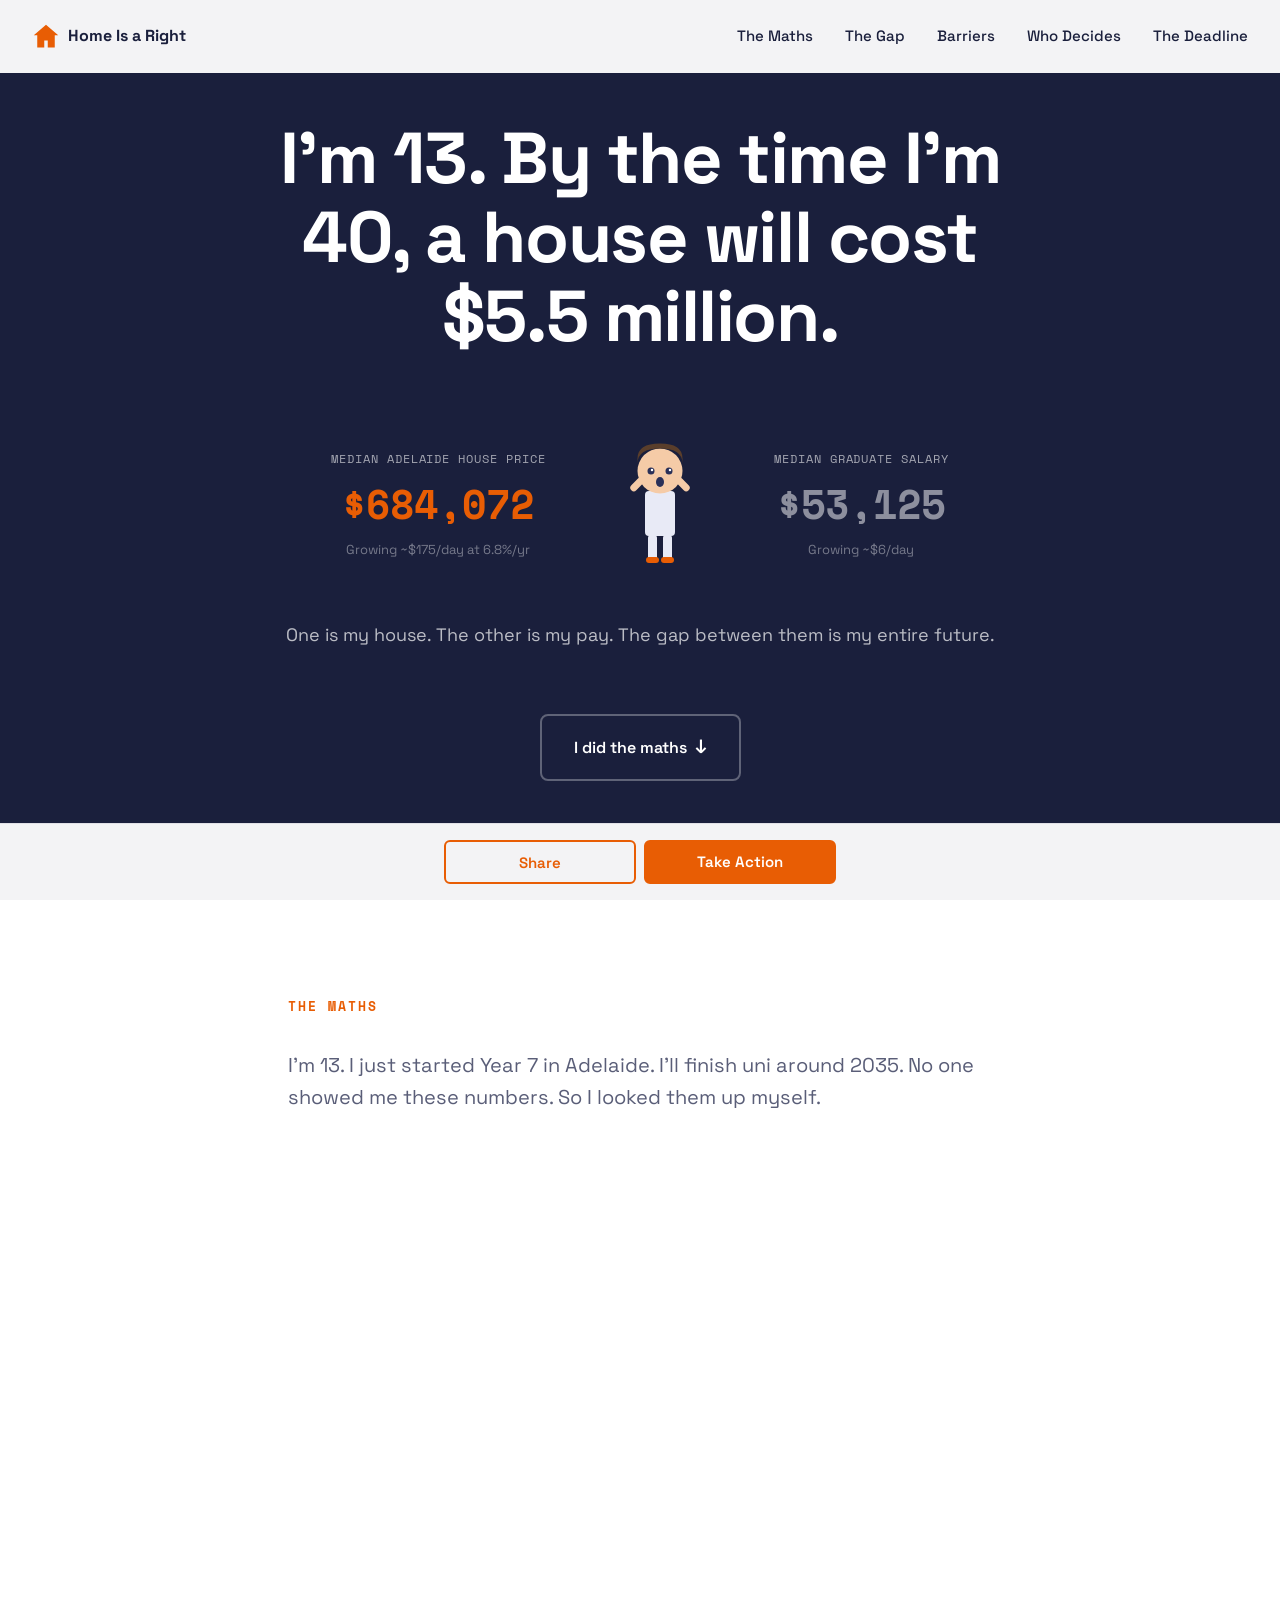
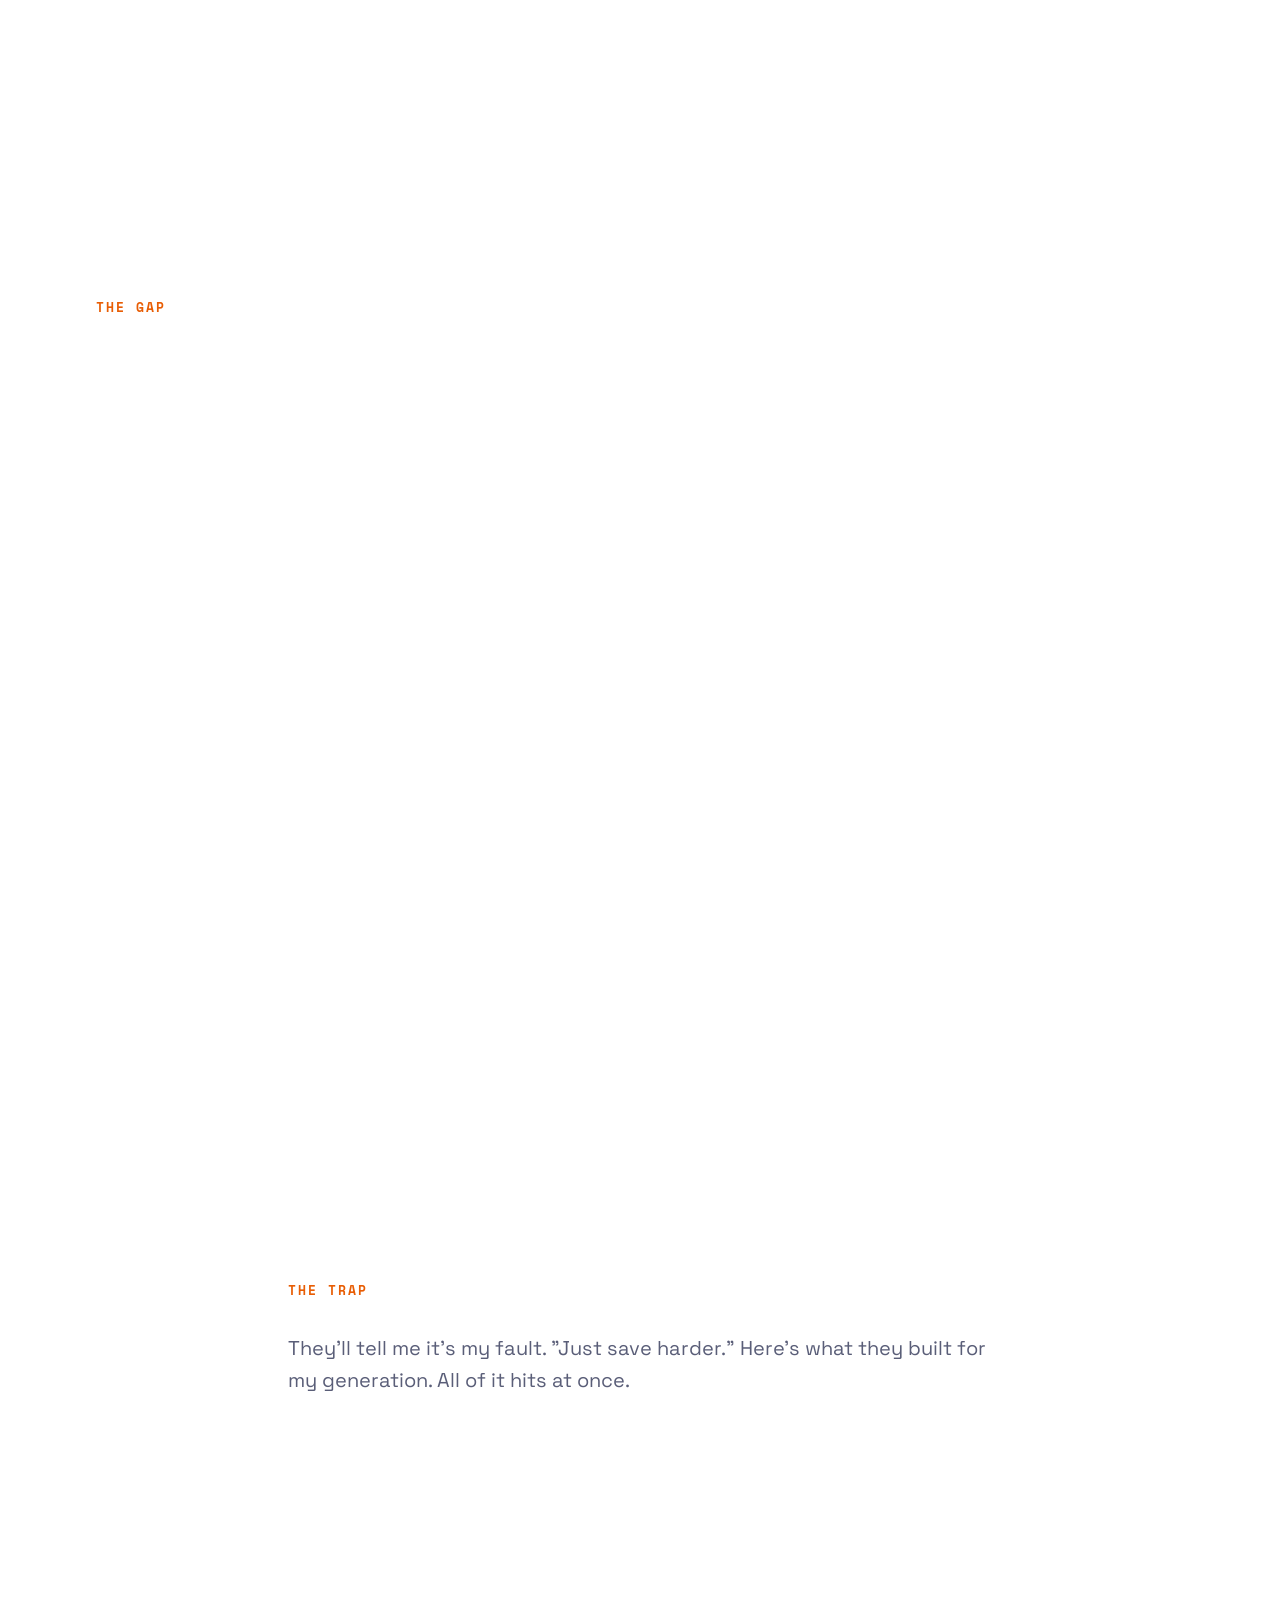
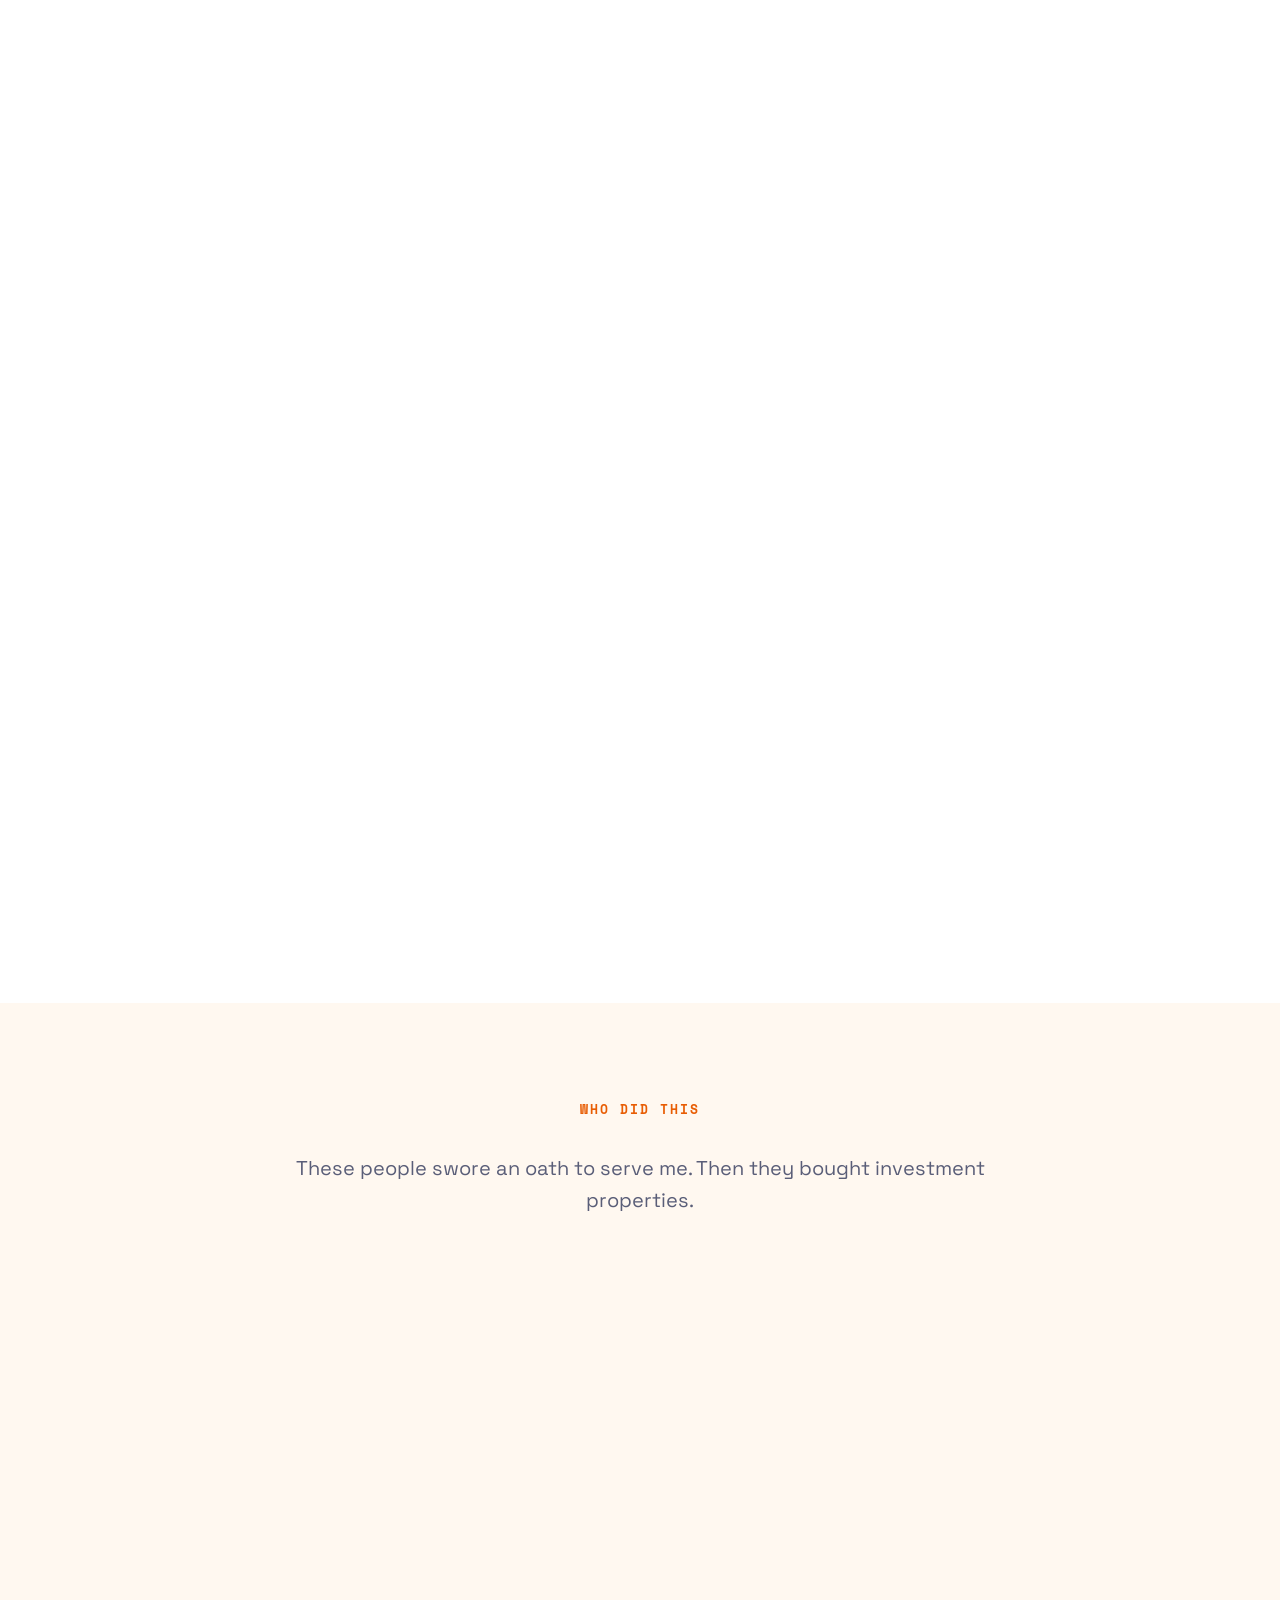
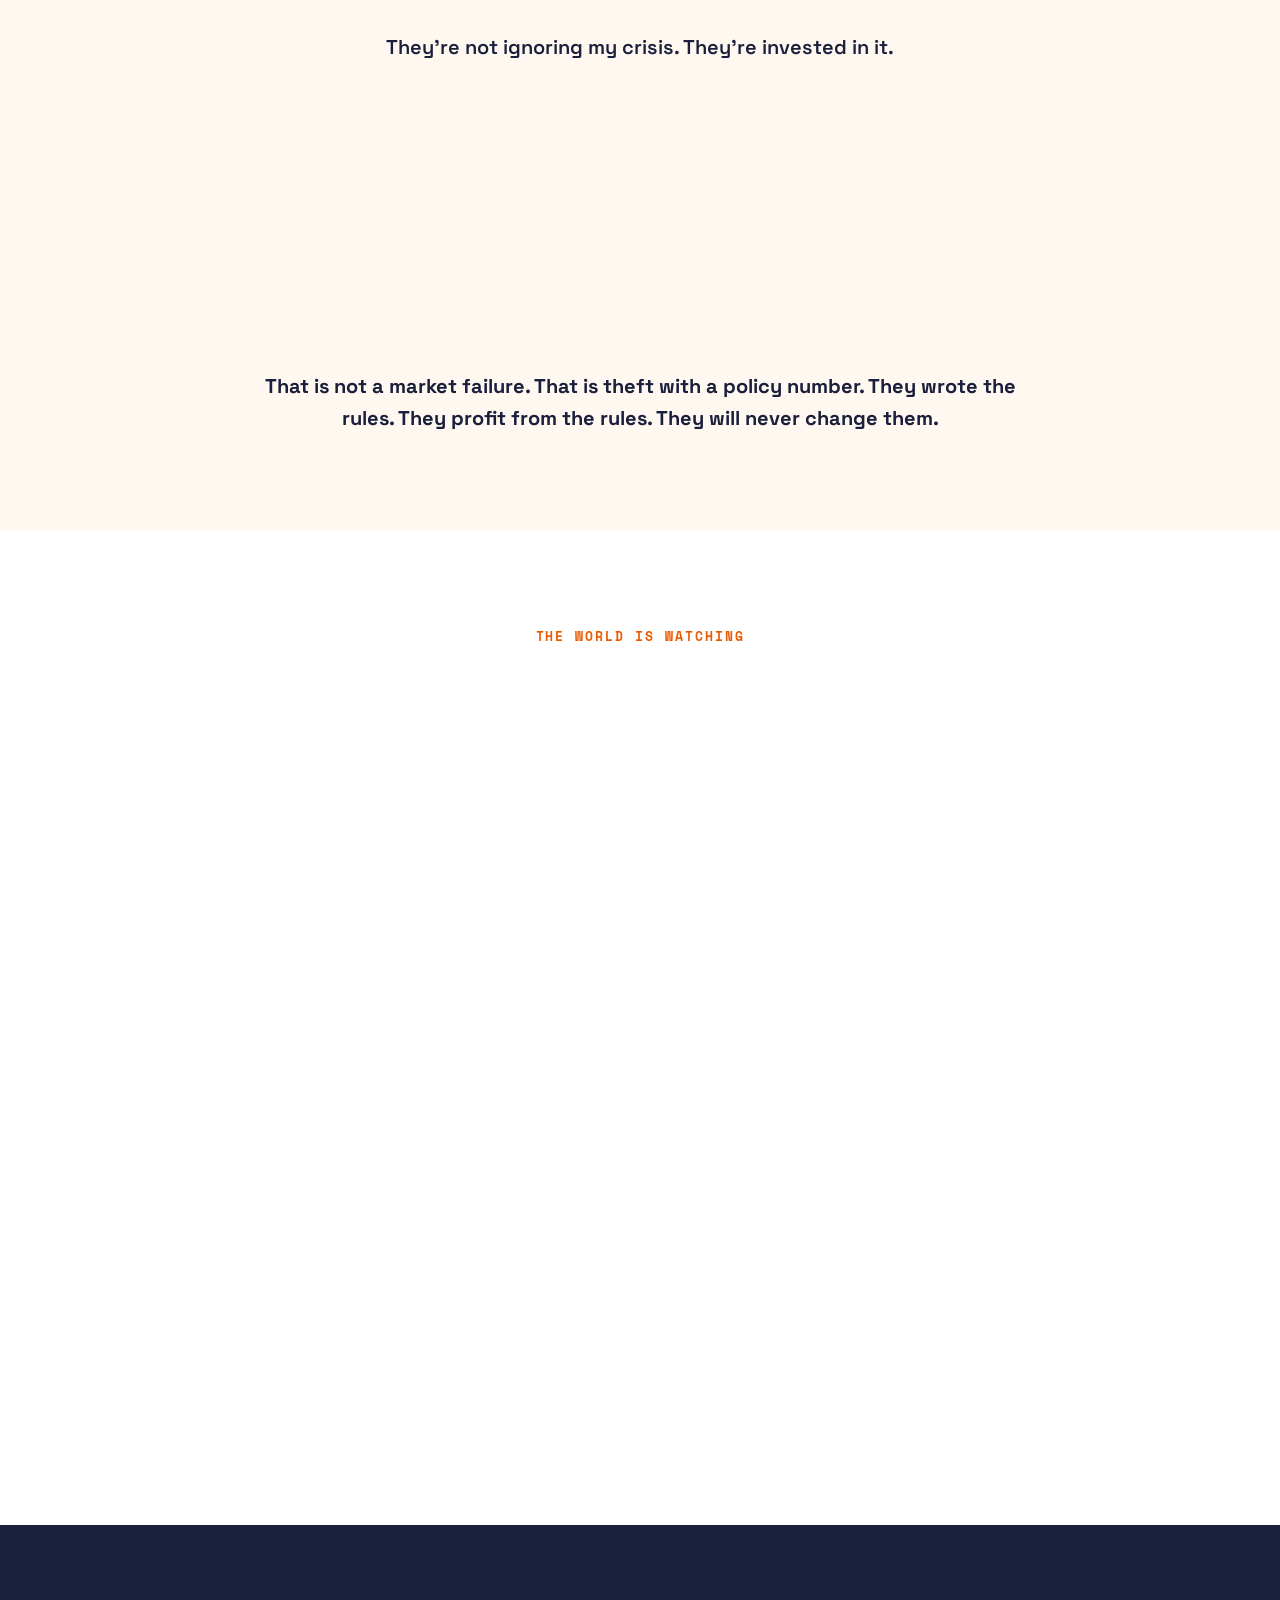
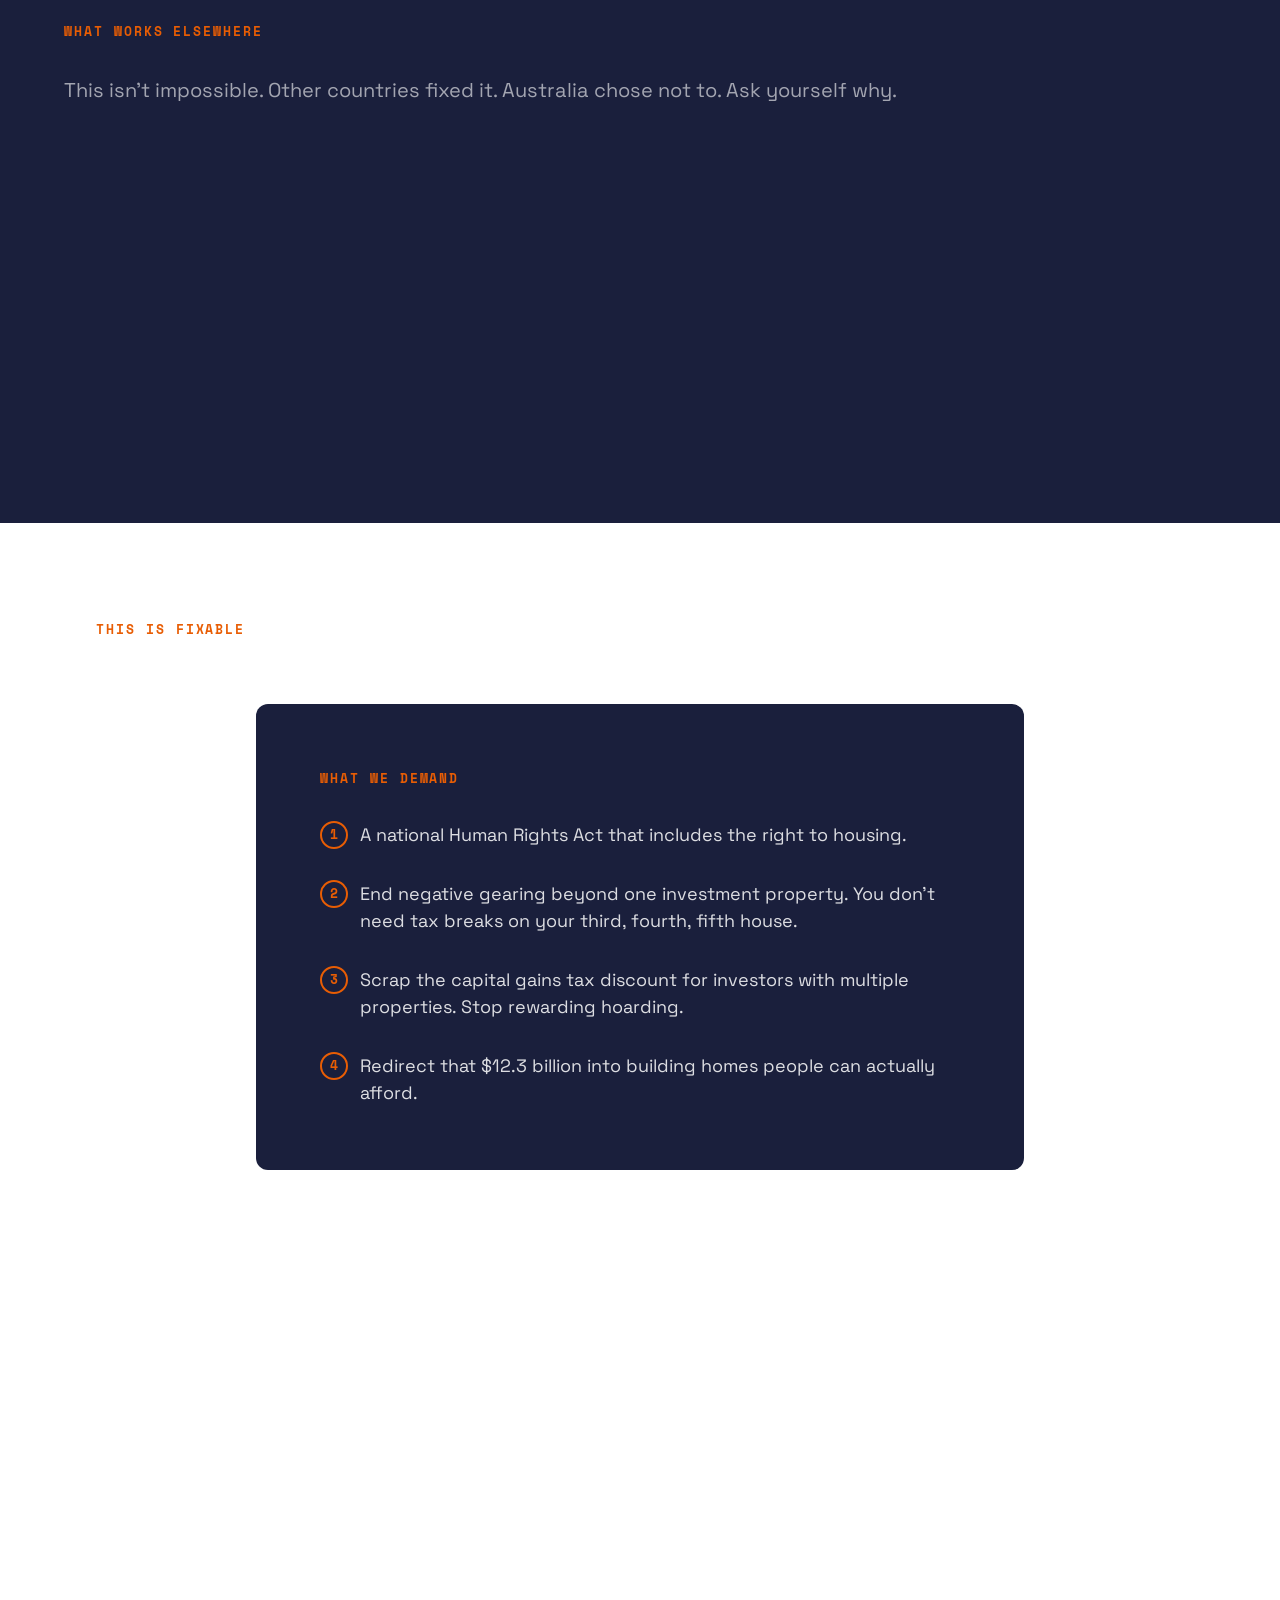
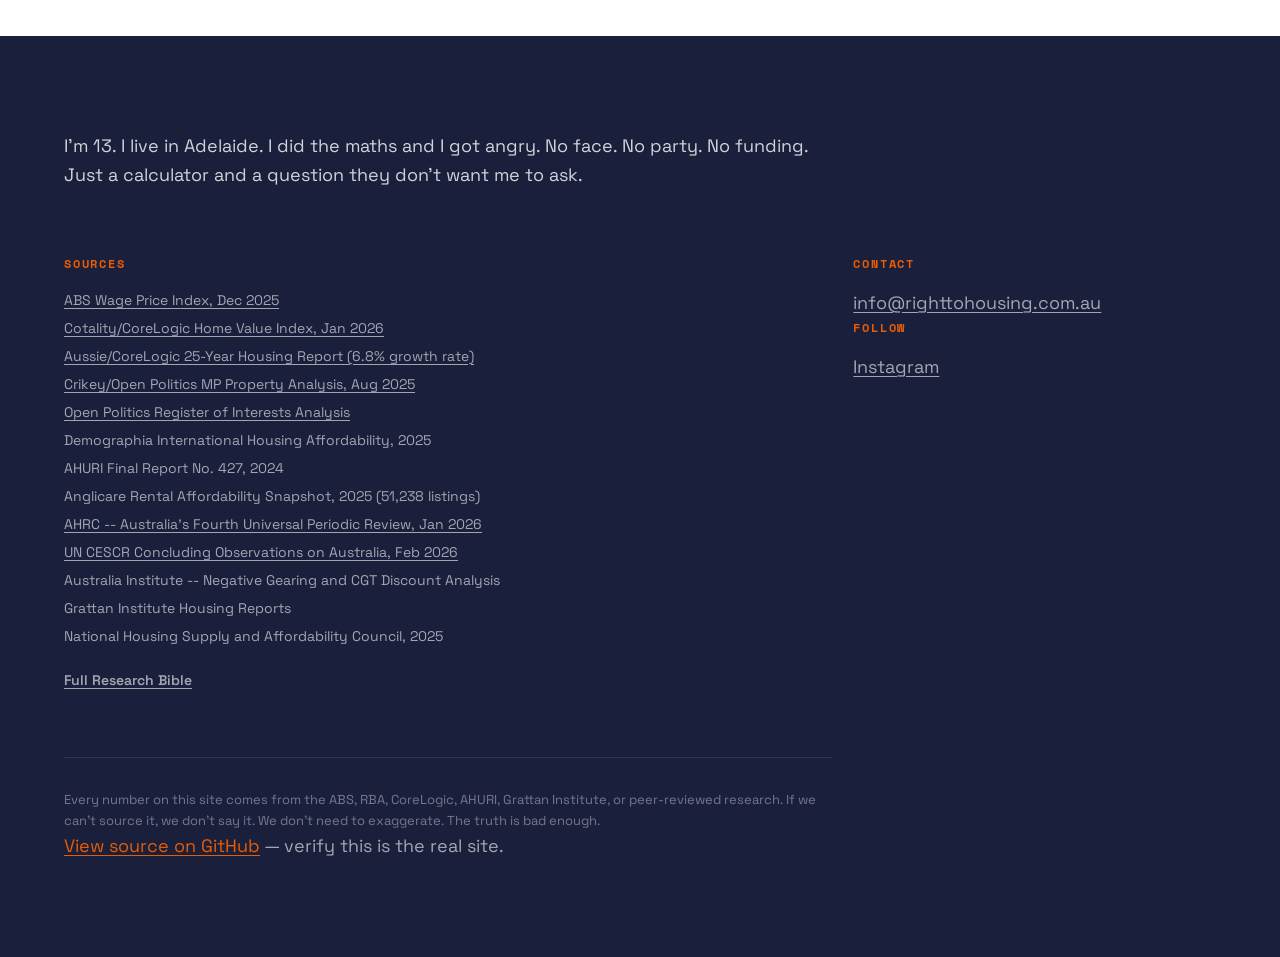
==== docs/index.html @ 80f68819 "Add fixed bottom bar with Share and Take Action buttons Move CTA buttons from nav to a fixed bottom " ====
<!DOCTYPE html>
<html lang="en">
<head>
  <meta charset="UTF-8">
  <meta name="viewport" content="width=device-width, initial-scale=1.0">
  <title>Home Is a Right | A house will cost $5.5 million by the time I'm 40</title>
  <meta name="description" content="I'm 13. I did the maths. By the time I'm 40, a house in Adelaide will cost $5.5 million. House prices grow at 6.8% a year. Wages grow at 3%. I was never supposed to catch up.">
  <meta name="keywords" content="housing crisis Australia, housing affordability, right to housing, negative gearing, Adelaide house prices, housing human right, Gen Z housing, Australian housing policy">
  <meta property="og:title" content="Home Is a Right | I'm 13. A house will cost $5.5 million.">
  <meta property="og:description" content="I did the maths. By the time I'm 40, a house in Adelaide will cost $5.5 million. The deposit alone is $1.1 million. I was never supposed to catch up.">
  <meta property="og:type" content="website">
  <meta property="og:url" content="https://righttohousing.com.au">
  <meta property="og:site_name" content="Home Is a Right">
  <meta name="twitter:card" content="summary_large_image">
  <meta name="twitter:title" content="Home Is a Right | I'm 13. A house will cost $5.5 million.">
  <meta name="twitter:description" content="I did the maths. House prices grow at 6.8%. Wages grow at 3%. I was never supposed to catch up.">
  <link rel="canonical" href="https://righttohousing.com.au">
  <script type="application/ld+json">
  {
    "@context": "https://schema.org",
    "@type": "WebSite",
    "name": "Home Is a Right",
    "url": "https://righttohousing.com.au",
    "description": "A data-driven campaign for housing as a human right in Australia, built by a 13-year-old in Adelaide.",
    "potentialAction": {
      "@type": "SearchAction",
      "target": "https://righttohousing.com.au",
      "query-input": "required name=search_term_string"
    }
  }
  </script>
  <meta http-equiv="Content-Security-Policy"
    content="default-src 'self';
            script-src 'self';
            style-src 'self';
            font-src 'self';
            img-src 'self' data:;
            connect-src 'none';
            frame-ancestors 'none';">
  <link rel="stylesheet" href="css/fonts.css">
  <link rel="stylesheet" href="css/style.css">
</head>
<body>

  <!-- ============ NAV ============ -->
  <nav class="nav" role="navigation" aria-label="Main navigation">
    <a href="#hero" class="nav__logo" aria-label="Home Is a Right - return to top">
      <svg class="nav__icon" viewBox="0 0 32 32" width="28" height="28" aria-hidden="true">
        <path d="M16 3L2 15h4v14h8v-8h4v8h8V15h4L16 3z" fill="currentColor"/>
      </svg>
      <span class="nav__wordmark">Home Is a Right</span>
    </a>
    <div class="nav__right">
      <button class="nav__toggle" aria-label="Open menu" aria-expanded="false">
        <span></span><span></span><span></span>
      </button>
    </div>
    <ul class="nav__links">
      <li><a href="#the-maths">The Maths</a></li>
      <li><a href="#the-gap">The Gap</a></li>
      <li><a href="#barriers">Barriers</a></li>
      <li><a href="#who-decides">Who Decides</a></li>
      <li><a href="#world-watching">The Deadline</a></li>
    </ul>
  </nav>

  <!-- ============ HERO ============ -->
  <section id="hero" class="hero" aria-label="Campaign introduction">
    <div class="hero__content">
      <h1 class="hero__headline">I'm 13. By the time I'm 40, a house will cost $5.5 million.</h1>
      <div class="hero__counters" aria-live="polite">
        <div class="hero__counter hero__counter--house">
          <span class="hero__counter-label">Median Adelaide house price</span>
          <span class="hero__counter-value" data-target="940000" data-prefix="$" data-speed="house">$940,000</span>
          <span class="hero__counter-rate">Growing ~$175/day at 6.8%/yr</span>
        </div>

        <div class="hero__renter" aria-hidden="true">
          <!-- Renter Character: Shocked pose -->
          <svg viewBox="0 0 200 320" class="renter renter--shocked" role="img" aria-label="Renter character looking shocked at the numbers">
            <!-- Body -->
            <rect x="70" y="140" width="60" height="90" rx="8" fill="#E8EAF6"/>
            <!-- Head -->
            <circle cx="100" cy="100" r="45" fill="#F5CBA7"/>
            <!-- Hair -->
            <path d="M55 85 Q55 55 100 55 Q145 55 145 85 L145 75 Q145 45 100 45 Q55 45 55 75Z" fill="#5A3E2B"/>
            <!-- Eyes - wide open (shocked) -->
            <circle cx="82" cy="100" r="7" fill="#2A3058"/>
            <circle cx="118" cy="100" r="7" fill="#2A3058"/>
            <circle cx="84" cy="98" r="2.5" fill="white"/>
            <circle cx="120" cy="98" r="2.5" fill="white"/>
            <!-- Mouth - open O shape -->
            <ellipse cx="100" cy="122" rx="8" ry="10" fill="#2A3058"/>
            <!-- Arms - raised up in shock -->
            <rect x="38" y="120" width="32" height="14" rx="7" fill="#F5CBA7" transform="rotate(-45 54 127)"/>
            <rect x="130" y="120" width="32" height="14" rx="7" fill="#F5CBA7" transform="rotate(45 146 127)"/>
            <!-- Legs -->
            <rect x="76" y="228" width="18" height="50" rx="6" fill="#E8EAF6"/>
            <rect x="106" y="228" width="18" height="50" rx="6" fill="#E8EAF6"/>
            <!-- Shoes -->
            <rect x="72" y="272" width="26" height="12" rx="6" fill="#E85D04"/>
            <rect x="102" y="272" width="26" height="12" rx="6" fill="#E85D04"/>
          </svg>
        </div>

        <div class="hero__counter hero__counter--salary">
          <span class="hero__counter-label">Median graduate salary</span>
          <span class="hero__counter-value" data-target="73000" data-prefix="$" data-speed="salary">$73,000</span>
          <span class="hero__counter-rate">Growing ~$6/day</span>
        </div>
      </div>
      <p class="hero__gap-label" aria-live="polite">One is my house. The other is my pay. The gap between them is my entire future.</p>
      <a href="#the-maths" class="hero__cta">I did the maths<span class="hero__arrow" aria-hidden="true"></span></a>
    </div>
  </section>

  <!-- ============ THE MATHS ============ -->
  <section id="the-maths" class="maths" aria-label="The mathematics of housing unaffordability">
    <div class="maths__intro">
      <h2 class="section-label">The Maths</h2>
      <p class="maths__setup">I'm 13. I just started Year 7 in Adelaide. I'll finish uni around 2035. No one showed me these numbers. So I looked them up myself.</p>
    </div>

    <div class="stat-card" data-animate>
      <div class="stat-card__renter" aria-hidden="true">
        <!-- Renter: Shocked -->
        <svg viewBox="0 0 120 180" class="renter-small">
          <rect x="40" y="80" width="40" height="55" rx="6" fill="#1A1F3C"/>
          <circle cx="60" cy="58" r="28" fill="#F5CBA7"/>
          <path d="M32 50 Q32 30 60 30 Q88 30 88 50 L88 42 Q88 22 60 22 Q32 22 32 42Z" fill="#1A1F3C"/>
          <circle cx="50" cy="58" r="5" fill="#1A1F3C"/>
          <circle cx="70" cy="58" r="5" fill="#1A1F3C"/>
          <circle cx="51.5" cy="56.5" r="1.8" fill="white"/>
          <circle cx="71.5" cy="56.5" r="1.8" fill="white"/>
          <ellipse cx="60" cy="72" rx="5" ry="6" fill="#1A1F3C"/>
          <rect x="44" y="134" width="12" height="30" rx="4" fill="#1A1F3C"/>
          <rect x="64" y="134" width="12" height="30" rx="4" fill="#1A1F3C"/>
          <rect x="41" y="160" width="18" height="8" rx="4" fill="#E85D04"/>
          <rect x="61" y="160" width="18" height="8" rx="4" fill="#E85D04"/>
        </svg>
      </div>
      <div class="stat-card__number" data-count="1600000" data-prefix="$">$1,600,000</div>
      <p class="stat-card__label">The price of a house in Adelaide the year I graduate. Not a mansion. Not waterfront. Just a house. I'll have zero savings and a HECS debt.</p>
      <span class="stat-card__source">Projection: 6.8% annual growth (25-year average, <a href="https://www.aussie.com.au/content/dam/aussie/documents/home-loans/aussie_25_years_report.pdf">Aussie/CoreLogic</a>) on current $940K median (<a href="https://discover.cotality.com/hubfs/Article-Reports/COTALITY%20HVI%20Jan%202026%20FINAL.pdf">Cotality HVI Jan 2026</a>).</span>
    </div>

    <div class="stat-card" data-animate>
      <div class="stat-card__renter" aria-hidden="true">
        <!-- Renter: Thinking -->
        <svg viewBox="0 0 120 180" class="renter-small">
          <rect x="40" y="80" width="40" height="55" rx="6" fill="#1A1F3C"/>
          <circle cx="60" cy="58" r="28" fill="#F5CBA7"/>
          <path d="M32 50 Q32 30 60 30 Q88 30 88 50 L88 42 Q88 22 60 22 Q32 22 32 42Z" fill="#1A1F3C"/>
          <circle cx="50" cy="58" r="4" fill="#1A1F3C"/>
          <circle cx="70" cy="58" r="4" fill="#1A1F3C"/>
          <line x1="45" y1="72" x2="60" y2="72" stroke="#1A1F3C" stroke-width="3" stroke-linecap="round"/>
          <!-- Hand on chin -->
          <rect x="22" y="60" width="28" height="12" rx="6" fill="#F5CBA7" transform="rotate(15 36 66)"/>
          <rect x="44" y="134" width="12" height="30" rx="4" fill="#1A1F3C"/>
          <rect x="64" y="134" width="12" height="30" rx="4" fill="#1A1F3C"/>
          <rect x="41" y="160" width="18" height="8" rx="4" fill="#E85D04"/>
          <rect x="61" y="160" width="18" height="8" rx="4" fill="#E85D04"/>
        </svg>
      </div>
      <div class="stat-card__number" data-count="92000" data-prefix="$">$92,000</div>
      <p class="stat-card__label">What I'll earn. My whole salary. Every cent. Before tax, before rent, before food. That's all I get.</p>
      <span class="stat-card__source">3% annual wage growth (<a href="https://www.abs.gov.au/statistics/economy/price-indexes-and-inflation/wage-price-index-australia/dec-quarter-2025">ABS WPI</a>) on $73K graduate median. $73K × 1.03^8 = $92K.</span>
    </div>

    <div class="stat-card stat-card--accent" data-animate>
      <div class="stat-card__number stat-card__number--large" data-count="17" data-suffix="x">17x</div>
      <p class="stat-card__label">My entire salary. Seventeen times over. No rent. No food. No living. Just house. And I still wouldn't own it outright.</p>
    </div>

    <div class="stat-card stat-card--accent" data-animate>
      <div class="stat-card__renter stat-card__renter--large" aria-hidden="true">
        <!-- Renter: Holding sign -->
        <svg viewBox="0 0 200 320" class="renter-medium">
          <rect x="70" y="140" width="60" height="90" rx="8" fill="#E8EAF6"/>
          <circle cx="100" cy="100" r="45" fill="#F5CBA7"/>
          <path d="M55 85 Q55 55 100 55 Q145 55 145 85 L145 75 Q145 45 100 45 Q55 45 55 75Z" fill="#5A3E2B"/>
          <circle cx="82" cy="100" r="5" fill="#2A3058"/>
          <circle cx="118" cy="100" r="5" fill="#2A3058"/>
          <line x1="82" y1="120" x2="118" y2="118" stroke="#2A3058" stroke-width="3" stroke-linecap="round"/>
          <!-- Sign -->
          <rect x="130" y="30" width="65" height="45" rx="4" fill="#E85D04"/>
          <line x1="135" y1="48" x2="190" y2="48" stroke="white" stroke-width="2.5" stroke-linecap="round"/>
          <line x1="135" y1="58" x2="175" y2="58" stroke="white" stroke-width="2.5" stroke-linecap="round"/>
          <!-- Arm holding sign -->
          <rect x="120" y="140" width="40" height="14" rx="7" fill="#F5CBA7" transform="rotate(-50 140 147)"/>
          <rect x="40" y="155" width="32" height="14" rx="7" fill="#F5CBA7" transform="rotate(10 56 162)"/>
          <rect x="76" y="228" width="18" height="50" rx="6" fill="#E8EAF6"/>
          <rect x="106" y="228" width="18" height="50" rx="6" fill="#E8EAF6"/>
          <rect x="72" y="272" width="26" height="12" rx="6" fill="#E85D04"/>
          <rect x="102" y="272" width="26" height="12" rx="6" fill="#E85D04"/>
        </svg>
      </div>
      <div class="stat-card__number stat-card__number--large" data-count="5500000" data-prefix="$">$5,500,000</div>
      <p class="stat-card__label">That's my house when I'm 40. I saved since I was 21. I did everything right. The deposit alone is $1.1 million. But the price grew faster than my savings every single year. I never caught up. I was never supposed to.</p>
      <span class="stat-card__source">Same 6.8% annual growth, projected 27 years from 2026. $940K × 1.068^27 = $5.55M. <a href="https://www.aussie.com.au/content/dam/aussie/documents/home-loans/aussie_25_years_report.pdf">Source</a></span>
    </div>
  </section>

  <!-- ============ THE GAP ============ -->
  <section id="the-gap" class="gap" aria-label="The growing gap between house prices and wages">
    <h2 class="section-label">The Gap</h2>
    <div class="gap__chart-container" data-animate>
      <div class="gap__chart" aria-label="Chart showing house price growth of 193% versus wage growth of 81% over 20 years. Source: ABS">
        <div class="gap__y-axis">
          <span>+200%</span>
          <span>+150%</span>
          <span>+100%</span>
          <span>+50%</span>
          <span>0%</span>
        </div>
        <div class="gap__bars">
          <div class="gap__bar-group">
            <div class="gap__bar gap__bar--house" data-height="96.5">
              <span class="gap__bar-value">+193%</span>
            </div>
            <span class="gap__bar-label">House prices<br><small>20 years</small></span>
          </div>
          <div class="gap__bar-group">
            <div class="gap__bar gap__bar--wage" data-height="40.8">
              <span class="gap__bar-value">+81%</span>
            </div>
            <span class="gap__bar-label">Wages<br><small>20 years</small></span>
          </div>
        </div>
      </div>
      <p class="gap__annotation">The red one is what they'll charge me. The other is what they'll pay me. The space between them is my life.</p>
    </div>

    <div class="gap__recent" data-animate>
      <h3 class="gap__subhead">The last five years alone</h3>
      <div class="gap__comparison">
        <div class="gap__item">
          <span class="gap__item-number">+68%</span>
          <span class="gap__item-label">Entry-level house prices</span>
        </div>
        <div class="gap__vs" aria-hidden="true">vs</div>
        <div class="gap__item">
          <span class="gap__item-number gap__item-number--dim">+21%</span>
          <span class="gap__item-label">Wages</span>
        </div>
      </div>
      <p class="gap__footnote">The gap is not closing. It gets worse every single year. They know. They're not fixing it. They're profiting from it.</p>
    </div>
  </section>

  <!-- ============ BARRIERS ============ -->
  <section id="barriers" class="barriers" aria-label="The compound barriers to homeownership">
    <h2 class="section-label">The Trap</h2>
    <p class="barriers__intro">They'll tell me it's my fault. "Just save harder." Here's what they built for my generation. All of it hits at once.</p>

    <div class="barriers__stack" data-animate>
      <div class="barrier" data-delay="0">
        <span class="barrier__number">1</span>
        <div class="barrier__content">
          <strong class="barrier__title">HECS debt</strong>
          <p class="barrier__detail">Average $28,000. Cuts my borrowing power by $50,000+. They told me to go to uni. The debt from going means I can borrow less. They set the trap. I'm supposed to walk into it.</p>
        </div>
      </div>

      <div class="barrier" data-delay="1">
        <span class="barrier__number">2</span>
        <div class="barrier__content">
          <strong class="barrier__title">The rent trap</strong>
          <p class="barrier__detail">$620-$780 per week. Gone. Before I save a single cent. Researchers checked 51,238 rental listings across Australia. The number I can afford on Youth Allowance: zero. Not low. Not a few. Zero.</p>
        </div>
      </div>

      <div class="barrier" data-delay="2">
        <span class="barrier__number">3</span>
        <div class="barrier__content">
          <strong class="barrier__title">The deposit wall</strong>
          <p class="barrier__detail">$155,000 to $321,000 depending on my city. My parents' generation saved this in four years. I'll need twenty. Same country. They changed the rules after they got in.</p>
        </div>
      </div>

      <div class="barrier" data-delay="3">
        <span class="barrier__number">4</span>
        <div class="barrier__content">
          <strong class="barrier__title">Stamp duty on top</strong>
          <p class="barrier__detail">$33,000 to $55,000. On top of the deposit. A tax on me for buying. One to three more years of my life just for the privilege of being allowed to pay.</p>
        </div>
      </div>

      <div class="barrier" data-delay="4">
        <span class="barrier__number">5</span>
        <div class="barrier__content">
          <strong class="barrier__title">The income wall</strong>
          <p class="barrier__detail">To pay the mortgage without going broke, I'd need a household income of $100,000 to $319,000. In Sydney, that's the top 5%. The average person cannot afford the average house. Read that again.</p>
        </div>
      </div>

      <div class="barrier" data-delay="5">
        <span class="barrier__number">6</span>
        <div class="barrier__content">
          <strong class="barrier__title">They get richer while I wait</strong>
          <p class="barrier__detail">While I'm stuck saving, people who already own property get 50% richer doing nothing. The median homeowner is worth $1,000,000. The median renter: $60,000. Same country. 17 times apart. Every year I wait, they pull further ahead. That's not a bug. That's the design.</p>
        </div>
      </div>
    </div>
  </section>

  <!-- ============ WHO DECIDES ============ -->
  <section id="who-decides" class="decides" aria-label="Who makes housing policy">
    <h2 class="section-label">Who Did This</h2>

    <p class="decides__setup">These people swore an oath to serve me. Then they bought investment properties.</p>

    <div class="decides__grid" data-animate>
      <div class="decides__stat">
        <span class="decides__number">451</span>
        <span class="decides__label">properties declared by 226 federal MPs and their families</span>
      </div>
      <div class="decides__stat">
        <span class="decides__number">135</span>
        <span class="decides__label">of 226 MPs own two or more properties. They are my landlords.</span>
      </div>
      <div class="decides__stat">
        <span class="decides__number">48</span>
        <span class="decides__label">MPs collect rent from 71 investment properties. My rent pays their mortgage.</span>
      </div>
      <div class="decides__stat decides__stat--contrast">
        <span class="decides__number">16</span>
        <span class="decides__label">MPs -- just 7% -- own no property. That's how many represent me.</span>
      </div>
    </div>

    <p class="decides__caption">They're not ignoring my crisis. They're invested in it.</p>

    <div class="decides__policy" data-animate>
      <div class="decides__policy-stat">
        <span class="decides__policy-number">$12.3 billion</span>
        <span class="decides__policy-label">of our taxes go to negative gearing and CGT discounts every year (Australia Institute)</span>
      </div>
      <div class="decides__policy-stat decides__policy-stat--highlight">
        <span class="decides__policy-number">$7.2 billion</span>
        <span class="decides__policy-label">of that goes straight to the richest 10%. I'm subsidising the people who will outbid me.</span>
      </div>
    </div>

    <p class="decides__verdict">That is not a market failure. That is theft with a policy number. They wrote the rules. They profit from the rules. They will never change them.</p>
  </section>

  <!-- ============ THE WORLD IS WATCHING ============ -->
  <section id="world-watching" class="watching" aria-label="International pressure and the UN deadline">
    <h2 class="section-label">The World Is Watching</h2>

    <div class="watching__countdown" data-animate>
      <p class="watching__context">In January 2026, over 120 countries reviewed Australia's human rights record at the UN. They made 350 recommendations. In February, the UN Committee on Economic, Social and Cultural Rights asked Australia one question:</p>
      <blockquote class="watching__question">Where is your human rights-based housing strategy?</blockquote>
      <p class="watching__status">They gave Australia 24 months to answer. The clock is ticking.</p>

      <div class="watching__timer" aria-label="Countdown to February 2028 UN deadline">
        <div class="watching__timer-unit">
          <span class="watching__timer-number" id="countdown-days">--</span>
          <span class="watching__timer-label">days</span>
        </div>
        <div class="watching__timer-unit">
          <span class="watching__timer-number" id="countdown-hours">--</span>
          <span class="watching__timer-label">hours</span>
        </div>
        <div class="watching__timer-unit">
          <span class="watching__timer-number" id="countdown-minutes">--</span>
          <span class="watching__timer-label">minutes</span>
        </div>
      </div>
      <p class="watching__deadline-label">until the February 2028 UN deadline</p>
    </div>

    <div class="watching__context-block" data-animate>
      <p>The ACT already did it. Housing became a legal right there in September 2025.</p>
      <p><strong>Australia is the only liberal democracy without a national Human Rights Act. Most states don't have one either. The country that tells the world it believes in a fair go has no law that guarantees you a roof.</strong></p>
    </div>
  </section>

  <!-- ============ WHAT WORKS ============ -->
  <section id="what-works" class="works" aria-label="International models that work">
    <h2 class="section-label">What Works Elsewhere</h2>
    <p class="works__intro">This isn't impossible. Other countries fixed it. Australia chose not to. Ask yourself why.</p>

    <div class="works__grid" data-animate>
      <div class="works__card">
        <span class="works__country">Vienna</span>
        <span class="works__stat">46%</span>
        <p class="works__detail">of housing is social housing. Two-thirds of residents live in subsidised homes in the city centre.</p>
      </div>
      <div class="works__card">
        <span class="works__country">Singapore</span>
        <span class="works__stat">90%</span>
        <p class="works__detail">of the population lives in publicly governed housing. Over one million units built.</p>
      </div>
      <div class="works__card">
        <span class="works__country">Finland</span>
        <span class="works__stat">-68%</span>
        <p class="works__detail">reduction in long-term homelessness since 2008 using Housing First. From 18,000 homeless to 3,806.</p>
      </div>
      <div class="works__card works__card--contrast">
        <span class="works__country">Australia</span>
        <span class="works__stat">169,000</span>
        <p class="works__detail">families on the public housing waitlist. 3 affordable rentals on JobSeeker out of 51,238. They know how to fix it. They just don't want to.</p>
      </div>
    </div>
  </section>

  <!-- ============ THE ASK ============ -->
  <section id="the-ask" class="ask" aria-label="Take action">
    <h2 class="section-label">This Is Fixable</h2>

    <div class="ask__demands">
      <h3 class="ask__demands-title">What we demand</h3>
      <ol class="ask__demands-list">
        <li>A national Human Rights Act that includes the right to housing.</li>
        <li>End negative gearing beyond one investment property. You don't need tax breaks on your third, fourth, fifth house.</li>
        <li>Scrap the capital gains tax discount for investors with multiple properties. Stop rewarding hoarding.</li>
        <li>Redirect that $12.3 billion into building homes people can actually afford.</li>
      </ol>
    </div>

    <div class="ask__paths">
      <div class="ask__path" data-animate>
        <h3 class="ask__path-title">Sign</h3>
        <p class="ask__path-desc">Back these demands. Tell them a 13-year-old did the maths they wouldn't.</p>
        <a href="https://www.change.org/p/i-m-13-i-ll-be-past-40-before-i-can-afford-a-house-australia-has-a-right-to-housing?recruiter=541626869&recruited_by_id=feca9b70-1ae6-11e6-a24c-1528d4a5eaad&utm_source=share_petition&utm_campaign=starter_onboarding_share_personal&utm_medium=copylink&share_id=hBjfHWZYxf" target="_blank" rel="noopener" class="ask__button ask__button--primary">Sign the petition</a>
      </div>

      <div class="ask__path" data-animate>
        <h3 class="ask__path-title">Make Them See It</h3>
        <p class="ask__path-desc">Send this to someone who still thinks the system works. Let the numbers do the talking.</p>
        <div class="ask__share-buttons">
          <button class="ask__button ask__button--share" data-share="copy">Copy link</button>
          <button class="ask__button ask__button--share" data-share="twitter">Share</button>
        </div>
      </div>

    </div>
  </section>

  <!-- ============ FOOTER ============ -->
  <footer class="footer" id="sources">
    <div class="footer__content">
      <p class="footer__origin">I'm 13. I live in Adelaide. I did the maths and I got angry. No face. No party. No funding. Just a calculator and a question they don't want me to ask.</p>

      <div class="footer__links">
        <div class="footer__col">
          <h4 class="footer__heading">Sources</h4>
          <ul>
            <li><a href="https://www.abs.gov.au/statistics/economy/price-indexes-and-inflation/wage-price-index-australia/dec-quarter-2025">ABS Wage Price Index, Dec 2025</a></li>
            <li><a href="https://discover.cotality.com/hubfs/Article-Reports/COTALITY%20HVI%20Jan%202026%20FINAL.pdf">Cotality/CoreLogic Home Value Index, Jan 2026</a></li>
            <li><a href="https://www.aussie.com.au/content/dam/aussie/documents/home-loans/aussie_25_years_report.pdf">Aussie/CoreLogic 25-Year Housing Report (6.8% growth rate)</a></li>
            <li><a href="https://www.crikey.com.au/2025/08/29/which-australian-politicians-own-multiple-properties/">Crikey/Open Politics MP Property Analysis, Aug 2025</a></li>
            <li><a href="https://openpolitics.au/analysis/real-estate">Open Politics Register of Interests Analysis</a></li>
            <li>Demographia International Housing Affordability, 2025</li>
            <li>AHURI Final Report No. 427, 2024</li>
            <li>Anglicare Rental Affordability Snapshot, 2025 (51,238 listings)</li>
            <li><a href="https://humanrights.gov.au/our-work/rights-and-freedoms/australia-universal-periodic-review">AHRC -- Australia's Fourth Universal Periodic Review, Jan 2026</a></li>
            <li><a href="https://www.ohchr.org/en/press-releases/2026/02/un-committee-economic-social-and-cultural-rights-publishes-findings">UN CESCR Concluding Observations on Australia, Feb 2026</a></li>
            <li>Australia Institute -- Negative Gearing and CGT Discount Analysis</li>
            <li>Grattan Institute Housing Reports</li>
            <li>National Housing Supply and Affordability Council, 2025</li>
          </ul>
          <a href="RESEARCH-BIBLE.md" class="footer__download">Full Research Bible</a>
        </div>
        <div class="footer__col">
          <h4 class="footer__heading">Contact</h4>
          <p><a href="mailto:info@righttohousing.com.au">info@righttohousing.com.au</a></p>
          <h4 class="footer__heading">Follow</h4>
          <p><a href="https://www.instagram.com/righttohousing/" target="_blank" rel="noopener">Instagram</a></p>
        </div>
      </div>

      <p class="footer__legal">Every number on this site comes from the ABS, RBA, CoreLogic, AHURI, Grattan Institute, or peer-reviewed research. If we can't source it, we don't say it. We don't need to exaggerate. The truth is bad enough.</p>
      <p class="footer__verify"><a href="https://github.com/edgardomunoznajar/home-is-right" target="_blank" rel="noopener">View source on GitHub</a> — verify this is the real site.</p>
    </div>
  </footer>

  <div class="fixed-cta">
    <button class="fixed-cta__btn fixed-cta__btn--share" data-share="copy">Share</button>
    <a href="https://www.change.org/p/i-m-13-i-ll-be-past-40-before-i-can-afford-a-house-australia-has-a-right-to-housing?recruiter=541626869&recruited_by_id=feca9b70-1ae6-11e6-a24c-1528d4a5eaad&utm_source=share_petition&utm_campaign=starter_onboarding_share_personal&utm_medium=copylink&share_id=hBjfHWZYxf" target="_blank" rel="noopener" class="fixed-cta__btn fixed-cta__btn--action">Take Action</a>
  </div>

  <script src="js/main.js"></script>
</body>
</html>
---- docs/css/fonts.css ----
/* Self-hosted fonts — no third-party requests */

@font-face {
  font-family: 'Space Grotesk';
  font-style: normal;
  font-weight: 400;
  font-display: swap;
  src: url(../fonts/space-grotesk-400.ttf) format('truetype');
}
@font-face {
  font-family: 'Space Grotesk';
  font-style: normal;
  font-weight: 500;
  font-display: swap;
  src: url(../fonts/space-grotesk-500.ttf) format('truetype');
}
@font-face {
  font-family: 'Space Grotesk';
  font-style: normal;
  font-weight: 600;
  font-display: swap;
  src: url(../fonts/space-grotesk-600.ttf) format('truetype');
}
@font-face {
  font-family: 'Space Grotesk';
  font-style: normal;
  font-weight: 700;
  font-display: swap;
  src: url(../fonts/space-grotesk-700.ttf) format('truetype');
}
@font-face {
  font-family: 'Space Mono';
  font-style: normal;
  font-weight: 400;
  font-display: swap;
  src: url(../fonts/space-mono-400.ttf) format('truetype');
}
@font-face {
  font-family: 'Space Mono';
  font-style: normal;
  font-weight: 700;
  font-display: swap;
  src: url(../fonts/space-mono-700.ttf) format('truetype');
}
---- docs/css/style.css ----
/* ============================================
   HOME IS A RIGHT
   Design System & Styles
   ============================================ */

:root {
  --orange: #E85D04;
  --orange-dark: #C44D03;
  --navy: #1A1F3C;
  --navy-light: #2A3058;
  --cream: #FFF8F0;
  --light-orange: #FFF3E0;
  --light-navy: #E8EAF6;
  --white: #FFFFFF;
  --text: #1A1F3C;
  --text-muted: #5A5E78;
  --border: #E0E0E6;

  --font-main: 'Space Grotesk', system-ui, -apple-system, sans-serif;
  --font-mono: 'Space Mono', 'Courier New', monospace;

  --space-xs: 0.5rem;
  --space-sm: 1rem;
  --space-md: 2rem;
  --space-lg: 4rem;
  --space-xl: 6rem;
  --space-2xl: 10rem;

  --max-width: 72rem;
  --max-narrow: 48rem;
}

/* ============ RESET ============ */

*, *::before, *::after {
  box-sizing: border-box;
  margin: 0;
  padding: 0;
}

html {
  scroll-behavior: smooth;
  -webkit-text-size-adjust: 100%;
}

body {
  font-family: var(--font-main);
  font-size: 1.125rem;
  line-height: 1.6;
  color: var(--text);
  background: var(--white);
  -webkit-font-smoothing: antialiased;
  -moz-osx-font-smoothing: grayscale;
}

a {
  color: var(--orange);
  text-decoration-thickness: 1px;
  text-underline-offset: 3px;
}

a:hover {
  color: var(--orange-dark);
}

a:focus-visible,
button:focus-visible,
input:focus-visible,
textarea:focus-visible {
  outline: 3px solid var(--orange);
  outline-offset: 2px;
}

ul { list-style: none; }

img, svg { max-width: 100%; height: auto; }

/* ============ SECTION LABEL ============ */

.section-label {
  font-family: var(--font-mono);
  font-size: 0.8125rem;
  font-weight: 700;
  letter-spacing: 0.15em;
  text-transform: uppercase;
  color: var(--orange);
  margin-bottom: var(--space-md);
}

/* ============ ANIMATION BASE ============ */

[data-animate] {
  opacity: 0;
  transform: translateY(2rem);
  transition: opacity 0.7s ease, transform 0.7s ease;
}

[data-animate].is-visible {
  opacity: 1;
  transform: translateY(0);
}

/* ============ NAV ============ */

.nav {
  position: fixed;
  top: 0;
  left: 0;
  right: 0;
  z-index: 100;
  display: flex;
  align-items: center;
  justify-content: space-between;
  padding: var(--space-sm) var(--space-md);
  background: rgba(255, 255, 255, 0.95);
  backdrop-filter: blur(12px);
  -webkit-backdrop-filter: blur(12px);
  border-bottom: 1px solid transparent;
  transition: border-color 0.3s ease;
}

.nav.is-scrolled {
  border-bottom-color: var(--border);
}

.nav__logo {
  display: flex;
  align-items: center;
  gap: var(--space-xs);
  text-decoration: none;
  color: var(--navy);
  font-weight: 700;
  font-size: 1rem;
}

.nav__icon {
  color: var(--orange);
}

.nav__wordmark {
  display: none;
}

@media (min-width: 640px) {
  .nav__wordmark { display: inline; }
}

.nav__right {
  display: flex;
  align-items: center;
  gap: var(--space-xs);
}

.nav__toggle {
  display: flex;
  flex-direction: column;
  gap: 5px;
  background: none;
  border: none;
  cursor: pointer;
  padding: 8px;
}

.nav__toggle span {
  display: block;
  width: 22px;
  height: 2px;
  background: var(--navy);
  transition: transform 0.3s ease, opacity 0.3s ease;
}

.nav__toggle[aria-expanded="true"] span:nth-child(1) {
  transform: translateY(7px) rotate(45deg);
}
.nav__toggle[aria-expanded="true"] span:nth-child(2) {
  opacity: 0;
}
.nav__toggle[aria-expanded="true"] span:nth-child(3) {
  transform: translateY(-7px) rotate(-45deg);
}

.nav__links {
  display: none;
  position: absolute;
  top: 100%;
  left: 0;
  right: 0;
  background: var(--white);
  padding: var(--space-sm) var(--space-md);
  border-bottom: 1px solid var(--border);
  flex-direction: column;
  gap: var(--space-xs);
}

.nav__links.is-open {
  display: flex;
}

.nav__links a {
  display: block;
  padding: var(--space-xs) 0;
  color: var(--navy);
  text-decoration: none;
  font-size: 0.9375rem;
  font-weight: 500;
}

.nav__links a:hover {
  color: var(--orange);
}

.nav__cta {
  background: var(--orange);
  color: var(--white);
  padding: var(--space-xs) var(--space-sm);
  border-radius: 6px;
  text-align: center;
  font-weight: 600;
  text-decoration: none;
  font-size: 0.875rem;
  white-space: nowrap;
}

.nav__cta:hover {
  background: var(--orange-dark);
  color: var(--white);
}

.nav__cta--share {
  background: transparent;
  color: var(--orange);
  border: 2px solid var(--orange);
  cursor: pointer;
  font-family: var(--font-main);
}

.nav__cta--share:hover {
  background: var(--orange);
  color: var(--white);
}

@media (min-width: 768px) {
  .nav__toggle { display: none; }
  .nav__right { gap: var(--space-md); }

  .nav__links {
    display: flex;
    position: static;
    flex-direction: row;
    align-items: center;
    gap: var(--space-md);
    padding: 0;
    background: none;
    border: none;
  }
}

/* ============ HERO ============ */

.hero {
  min-height: 100vh;
  min-height: 100dvh;
  display: flex;
  align-items: center;
  justify-content: center;
  padding: var(--space-xl) var(--space-md);
  background: var(--navy);
  color: var(--white);
  text-align: center;
}

.hero__content {
  max-width: var(--max-narrow);
}

.hero__headline {
  font-size: clamp(2.25rem, 6vw, 4.5rem);
  font-weight: 700;
  line-height: 1.1;
  letter-spacing: -0.02em;
  margin-bottom: var(--space-lg);
}

.hero__counters {
  display: flex;
  flex-direction: column;
  align-items: center;
  gap: var(--space-md);
  margin-bottom: var(--space-md);
}

@media (min-width: 640px) {
  .hero__counters {
    flex-direction: row;
    justify-content: center;
    gap: var(--space-lg);
  }
}

.hero__counter {
  display: flex;
  flex-direction: column;
  gap: 0.25rem;
}

.hero__counter-label {
  font-family: var(--font-mono);
  font-size: 0.75rem;
  letter-spacing: 0.08em;
  text-transform: uppercase;
  color: rgba(255, 255, 255, 0.6);
}

.hero__counter-value {
  font-family: var(--font-mono);
  font-size: clamp(1.75rem, 4vw, 2.5rem);
  font-weight: 700;
}

.hero__counter--house .hero__counter-value {
  color: var(--orange);
}

.hero__counter--salary .hero__counter-value {
  color: rgba(255, 255, 255, 0.5);
}

.hero__counter-rate {
  font-size: 0.8125rem;
  color: rgba(255, 255, 255, 0.4);
}

.hero__renter {
  width: 80px;
  flex-shrink: 0;
}

@media (min-width: 640px) {
  .hero__renter { width: 100px; }
}

.hero__gap-label {
  font-size: 1.125rem;
  color: rgba(255, 255, 255, 0.7);
  margin-bottom: var(--space-lg);
}

.hero__cta {
  display: inline-flex;
  align-items: center;
  gap: var(--space-xs);
  color: var(--white);
  font-weight: 600;
  text-decoration: none;
  font-size: 1rem;
  padding: var(--space-sm) var(--space-md);
  border: 2px solid rgba(255, 255, 255, 0.3);
  border-radius: 8px;
  transition: border-color 0.3s ease, background 0.3s ease;
}

.hero__cta:hover {
  border-color: var(--orange);
  background: rgba(232, 93, 4, 0.1);
  color: var(--white);
}

.hero__arrow::after {
  content: "\2193";
  font-size: 1.2em;
}

/* ============ THE MATHS ============ */

.maths {
  padding: var(--space-xl) var(--space-md);
  max-width: var(--max-narrow);
  margin: 0 auto;
}

.maths__setup {
  font-size: 1.25rem;
  color: var(--text-muted);
  margin-bottom: var(--space-xl);
}

.stat-card {
  padding: var(--space-lg) 0;
  border-bottom: 1px solid var(--border);
  text-align: center;
}

.stat-card:last-child {
  border-bottom: none;
}

.stat-card--accent {
  background: var(--navy);
  color: var(--white);
  margin: var(--space-lg) calc(-1 * var(--space-md));
  padding: var(--space-xl) var(--space-md);
  border-bottom: none;
  border-radius: 12px;
}

.stat-card__renter {
  width: 60px;
  margin: 0 auto var(--space-sm);
}

.stat-card__renter--large {
  width: 100px;
}

.stat-card__number {
  font-family: var(--font-mono);
  font-size: clamp(2.5rem, 8vw, 4.5rem);
  font-weight: 700;
  color: var(--orange);
  line-height: 1;
  margin-bottom: var(--space-sm);
}

.stat-card--accent .stat-card__number {
  color: var(--orange);
}

.stat-card__number--large {
  font-size: clamp(3rem, 10vw, 6rem);
}

.stat-card__label {
  font-size: 1.125rem;
  max-width: 32rem;
  margin: 0 auto;
  color: var(--text-muted);
}

.stat-card--accent .stat-card__label {
  color: rgba(255, 255, 255, 0.7);
}

.stat-card__source {
  display: block;
  font-size: 0.8125rem;
  color: var(--text-muted);
  margin-top: var(--space-sm);
}

/* ============ THE GAP ============ */

.gap {
  padding: var(--space-xl) var(--space-md);
  max-width: var(--max-width);
  margin: 0 auto;
}

.gap__chart-container {
  margin-bottom: var(--space-xl);
}

.gap__chart {
  display: flex;
  align-items: flex-end;
  gap: var(--space-md);
  height: 360px;
  padding: var(--space-md) 0;
  position: relative;
}

.gap__y-axis {
  display: flex;
  flex-direction: column;
  justify-content: space-between;
  height: 100%;
  font-family: var(--font-mono);
  font-size: 0.75rem;
  color: var(--text-muted);
  min-width: 3.5rem;
  text-align: right;
}

.gap__bars {
  display: flex;
  align-items: flex-end;
  gap: var(--space-lg);
  flex: 1;
  height: 100%;
  border-left: 2px solid var(--border);
  border-bottom: 2px solid var(--border);
  padding: 0 var(--space-lg);
}

.gap__bar-group {
  display: flex;
  flex-direction: column;
  align-items: center;
  flex: 1;
  max-width: 160px;
  height: 100%;
  justify-content: flex-end;
}

.gap__bar {
  width: 100%;
  border-radius: 6px 6px 0 0;
  display: flex;
  align-items: flex-start;
  justify-content: center;
  padding-top: var(--space-sm);
  height: 0%;
  transition: height 1.5s cubic-bezier(0.22, 1, 0.36, 1);
}

.gap__bar.is-grown {
  height: var(--bar-height);
}

.gap__bar--house {
  background: var(--orange);
}

.gap__bar--wage {
  background: var(--light-navy);
}

.gap__bar-value {
  font-family: var(--font-mono);
  font-weight: 700;
  font-size: 1.25rem;
  color: var(--white);
}

.gap__bar--wage .gap__bar-value {
  color: var(--navy);
}

.gap__bar-label {
  margin-top: var(--space-sm);
  font-size: 0.875rem;
  font-weight: 600;
  text-align: center;
}

.gap__bar-label small {
  font-weight: 400;
  color: var(--text-muted);
}

.gap__annotation {
  font-size: 1.25rem;
  font-weight: 600;
  color: var(--navy);
  text-align: center;
  margin-top: var(--space-md);
}

.gap__recent {
  text-align: center;
}

.gap__subhead {
  font-size: 1rem;
  font-weight: 600;
  color: var(--text-muted);
  margin-bottom: var(--space-md);
}

.gap__comparison {
  display: flex;
  align-items: center;
  justify-content: center;
  gap: var(--space-md);
  flex-wrap: wrap;
}

.gap__item {
  display: flex;
  flex-direction: column;
  align-items: center;
}

.gap__item-number {
  font-family: var(--font-mono);
  font-size: clamp(2rem, 5vw, 3rem);
  font-weight: 700;
  color: var(--orange);
}

.gap__item-number--dim {
  color: var(--text-muted);
}

.gap__item-label {
  font-size: 0.875rem;
  color: var(--text-muted);
}

.gap__vs {
  font-family: var(--font-mono);
  font-size: 0.875rem;
  color: var(--text-muted);
}

.gap__footnote {
  margin-top: var(--space-md);
  font-size: 1.125rem;
  font-weight: 600;
  color: var(--navy);
}

/* ============ BARRIERS ============ */

.barriers {
  padding: var(--space-xl) var(--space-md);
  max-width: var(--max-narrow);
  margin: 0 auto;
}

.barriers__intro {
  font-size: 1.25rem;
  color: var(--text-muted);
  margin-bottom: var(--space-lg);
}

.barriers__stack {
  display: flex;
  flex-direction: column;
  gap: 0;
}

.barrier {
  display: flex;
  gap: var(--space-md);
  padding: var(--space-md) 0;
  border-bottom: 1px solid var(--border);
  opacity: 0;
  transform: translateY(1rem);
  transition: opacity 0.5s ease, transform 0.5s ease;
}

.barrier.is-visible {
  opacity: 1;
  transform: translateY(0);
}

.barrier:last-child {
  border-bottom: none;
}

.barrier__number {
  font-family: var(--font-mono);
  font-size: 0.8125rem;
  font-weight: 700;
  color: var(--orange);
  width: 2rem;
  height: 2rem;
  display: flex;
  align-items: center;
  justify-content: center;
  border: 2px solid var(--orange);
  border-radius: 50%;
  flex-shrink: 0;
  margin-top: 0.15rem;
}

.barrier__title {
  display: block;
  font-size: 1.125rem;
  font-weight: 700;
  color: var(--navy);
  margin-bottom: 0.25rem;
}

.barrier__detail {
  font-size: 1rem;
  color: var(--text-muted);
  line-height: 1.6;
}

/* ============ WHO DECIDES ============ */

.decides {
  padding: var(--space-xl) var(--space-md);
  background: var(--cream);
}

.decides .section-label,
.decides__setup,
.decides__caption,
.decides__verdict {
  max-width: var(--max-narrow);
  margin-left: auto;
  margin-right: auto;
  text-align: center;
}

.decides__setup {
  font-size: 1.25rem;
  color: var(--text-muted);
  margin-bottom: var(--space-lg);
}

.decides__grid {
  display: grid;
  grid-template-columns: repeat(2, 1fr);
  gap: var(--space-sm);
  max-width: var(--max-narrow);
  margin: 0 auto var(--space-md);
}

@media (min-width: 640px) {
  .decides__grid {
    grid-template-columns: repeat(4, 1fr);
  }
}

.decides__stat {
  background: var(--white);
  padding: var(--space-md);
  border-radius: 12px;
  text-align: center;
  border: 1px solid var(--border);
}

.decides__stat--contrast {
  background: var(--navy);
  color: var(--white);
  border-color: var(--navy);
}

.decides__number {
  display: block;
  font-family: var(--font-mono);
  font-size: clamp(2rem, 5vw, 3rem);
  font-weight: 700;
  color: var(--orange);
  margin-bottom: 0.25rem;
}

.decides__stat--contrast .decides__number {
  color: var(--orange);
}

.decides__label {
  font-size: 0.8125rem;
  line-height: 1.4;
  color: var(--text-muted);
}

.decides__stat--contrast .decides__label {
  color: rgba(255, 255, 255, 0.7);
}

.decides__caption {
  font-size: 1.25rem;
  font-weight: 600;
  color: var(--navy);
  text-align: center;
  margin-bottom: var(--space-xl);
}

.decides__policy {
  display: flex;
  flex-direction: column;
  gap: var(--space-sm);
  max-width: var(--max-narrow);
  margin: 0 auto var(--space-md);
}

@media (min-width: 640px) {
  .decides__policy {
    flex-direction: row;
    gap: var(--space-md);
  }
}

.decides__policy-stat {
  flex: 1;
  background: var(--white);
  padding: var(--space-md);
  border-radius: 12px;
  text-align: center;
  border: 1px solid var(--border);
}

.decides__policy-stat--highlight {
  background: var(--navy);
  border-color: var(--navy);
}

.decides__policy-number {
  display: block;
  font-family: var(--font-mono);
  font-size: clamp(1.5rem, 4vw, 2rem);
  font-weight: 700;
  color: var(--orange);
  margin-bottom: 0.25rem;
}

.decides__policy-label {
  font-size: 0.875rem;
  color: var(--text-muted);
}

.decides__policy-stat--highlight .decides__policy-label {
  color: rgba(255, 255, 255, 0.7);
}

.decides__verdict {
  font-size: 1.25rem;
  font-weight: 700;
  color: var(--navy);
  text-align: center;
}

/* ============ WORLD IS WATCHING ============ */

.watching {
  padding: var(--space-xl) var(--space-md);
  max-width: var(--max-narrow);
  margin: 0 auto;
  text-align: center;
}

.watching__context {
  font-size: 1.125rem;
  color: var(--text-muted);
  margin-bottom: var(--space-md);
}

.watching__question {
  font-size: clamp(1.75rem, 5vw, 3rem);
  font-weight: 700;
  color: var(--navy);
  line-height: 1.2;
  margin-bottom: var(--space-md);
  padding: 0;
  border: none;
}

.watching__status {
  font-size: 1.125rem;
  color: var(--text-muted);
  margin-bottom: var(--space-lg);
}

.watching__timer {
  display: flex;
  justify-content: center;
  gap: var(--space-md);
  margin-bottom: var(--space-sm);
}

.watching__timer-unit {
  display: flex;
  flex-direction: column;
  align-items: center;
}

.watching__timer-number {
  font-family: var(--font-mono);
  font-size: clamp(2.5rem, 7vw, 4rem);
  font-weight: 700;
  color: var(--orange);
  line-height: 1;
  min-width: 3ch;
}

.watching__timer-label {
  font-family: var(--font-mono);
  font-size: 0.75rem;
  letter-spacing: 0.1em;
  text-transform: uppercase;
  color: var(--text-muted);
}

.watching__deadline-label {
  font-size: 0.875rem;
  color: var(--text-muted);
  margin-bottom: var(--space-xl);
}

.watching__context-block {
  text-align: left;
  padding: var(--space-md);
  background: var(--light-orange);
  border-radius: 12px;
  border-left: 4px solid var(--orange);
}

.watching__context-block p {
  margin-bottom: var(--space-xs);
  font-size: 1rem;
}

.watching__context-block p:last-child {
  margin-bottom: 0;
}

/* ============ WHAT WORKS ============ */

.works {
  padding: var(--space-xl) var(--space-md);
  background: var(--navy);
  color: var(--white);
}

.works .section-label {
  max-width: var(--max-width);
  margin-left: auto;
  margin-right: auto;
}

.works__intro {
  font-size: 1.25rem;
  color: rgba(255, 255, 255, 0.6);
  margin-bottom: var(--space-lg);
  max-width: var(--max-width);
  margin-left: auto;
  margin-right: auto;
}

.works__grid {
  display: grid;
  grid-template-columns: 1fr;
  gap: var(--space-sm);
  max-width: var(--max-width);
  margin: 0 auto;
}

@media (min-width: 640px) {
  .works__grid {
    grid-template-columns: repeat(2, 1fr);
  }
}

@media (min-width: 960px) {
  .works__grid {
    grid-template-columns: repeat(4, 1fr);
  }
}

.works__card {
  background: var(--navy-light);
  padding: var(--space-md);
  border-radius: 12px;
  border: 1px solid rgba(255, 255, 255, 0.08);
}

.works__card--contrast {
  background: rgba(232, 93, 4, 0.15);
  border-color: var(--orange);
}

.works__country {
  display: block;
  font-family: var(--font-mono);
  font-size: 0.75rem;
  letter-spacing: 0.1em;
  text-transform: uppercase;
  color: rgba(255, 255, 255, 0.5);
  margin-bottom: var(--space-xs);
}

.works__card--contrast .works__country {
  color: var(--orange);
}

.works__stat {
  display: block;
  font-family: var(--font-mono);
  font-size: 2rem;
  font-weight: 700;
  color: var(--white);
  margin-bottom: var(--space-xs);
}

.works__card--contrast .works__stat {
  color: var(--orange);
}

.works__detail {
  font-size: 0.875rem;
  color: rgba(255, 255, 255, 0.6);
  line-height: 1.5;
}

.works__card--contrast .works__detail {
  color: rgba(255, 255, 255, 0.8);
}

/* ============ THE ASK ============ */

.ask {
  padding: var(--space-xl) var(--space-md);
  max-width: var(--max-width);
  margin: 0 auto;
}

.ask__demands {
  max-width: var(--max-narrow);
  margin: var(--space-lg) auto var(--space-xl);
  padding: var(--space-lg);
  background: var(--navy);
  color: var(--white);
  border-radius: 12px;
}

.ask__demands-title {
  font-family: var(--font-mono);
  font-size: 0.8125rem;
  font-weight: 700;
  letter-spacing: 0.15em;
  text-transform: uppercase;
  color: var(--orange);
  margin-bottom: var(--space-md);
}

.ask__demands-list {
  list-style: none;
  counter-reset: demands;
  display: flex;
  flex-direction: column;
  gap: var(--space-md);
}

.ask__demands-list li {
  counter-increment: demands;
  font-size: 1.125rem;
  line-height: 1.5;
  color: rgba(255, 255, 255, 0.85);
  padding-left: 2.5rem;
  position: relative;
}

.ask__demands-list li::before {
  content: counter(demands);
  position: absolute;
  left: 0;
  top: 0;
  font-family: var(--font-mono);
  font-weight: 700;
  font-size: 0.8125rem;
  color: var(--orange);
  width: 1.75rem;
  height: 1.75rem;
  display: flex;
  align-items: center;
  justify-content: center;
  border: 2px solid var(--orange);
  border-radius: 50%;
}

.ask__paths {
  display: grid;
  grid-template-columns: 1fr;
  gap: var(--space-md);
  margin-top: var(--space-lg);
}

@media (min-width: 768px) {
  .ask__paths {
    grid-template-columns: repeat(3, 1fr);
    gap: var(--space-lg);
  }
}

.ask__path {
  padding: var(--space-md);
  border: 1px solid var(--border);
  border-radius: 12px;
}

.ask__path-title {
  font-size: 1.5rem;
  font-weight: 700;
  color: var(--navy);
  margin-bottom: var(--space-xs);
}

.ask__path-desc {
  font-size: 1rem;
  color: var(--text-muted);
  margin-bottom: var(--space-md);
}

.ask__button {
  display: inline-block;
  font-family: var(--font-main);
  font-size: 1rem;
  font-weight: 600;
  padding: 0.75rem 1.5rem;
  border-radius: 8px;
  border: none;
  cursor: pointer;
  text-decoration: none;
  text-align: center;
  transition: background 0.2s ease, transform 0.1s ease;
}

.ask__button:active {
  transform: scale(0.98);
}

.ask__button--primary {
  background: var(--orange);
  color: var(--white);
  width: 100%;
}

.ask__button--primary:hover {
  background: var(--orange-dark);
  color: var(--white);
}

.ask__button--share {
  background: var(--light-navy);
  color: var(--navy);
  margin-right: var(--space-xs);
  margin-bottom: var(--space-xs);
}

.ask__button--share:hover {
  background: var(--navy);
  color: var(--white);
}

.ask__share-buttons {
  display: flex;
  flex-wrap: wrap;
}

.ask__form {
  display: flex;
  flex-direction: column;
  gap: var(--space-xs);
}

.ask__form-label {
  font-size: 0.8125rem;
  font-weight: 600;
  color: var(--navy);
  margin-top: var(--space-xs);
}

.ask__input,
.ask__textarea {
  font-family: var(--font-main);
  font-size: 1rem;
  padding: 0.75rem;
  border: 1px solid var(--border);
  border-radius: 8px;
  background: var(--white);
  color: var(--text);
  width: 100%;
  transition: border-color 0.2s ease;
}

.ask__input:focus,
.ask__textarea:focus {
  border-color: var(--orange);
}

.ask__textarea {
  resize: vertical;
  min-height: 100px;
}

.ask__privacy {
  font-size: 0.75rem;
  color: var(--text-muted);
  margin-top: var(--space-xs);
}

.ask__form .ask__button {
  margin-top: var(--space-sm);
}

.footer__coming-soon {
  font-size: 0.875rem;
  color: rgba(255, 255, 255, 0.4);
}

/* ============ FIXED CTA BAR ============ */

.fixed-cta {
  position: fixed;
  bottom: 0;
  left: 0;
  right: 0;
  z-index: 99;
  display: flex;
  gap: var(--space-xs);
  padding: var(--space-sm) var(--space-md);
  background: rgba(255, 255, 255, 0.95);
  backdrop-filter: blur(12px);
  -webkit-backdrop-filter: blur(12px);
  border-top: 1px solid var(--border);
  justify-content: center;
}

.fixed-cta__btn {
  padding: var(--space-xs) var(--space-sm);
  border-radius: 6px;
  font-family: var(--font-main);
  font-weight: 600;
  font-size: 0.9375rem;
  text-decoration: none;
  text-align: center;
  cursor: pointer;
  white-space: nowrap;
  flex: 1;
  max-width: 12rem;
}

.fixed-cta__btn--action {
  background: var(--orange);
  color: var(--white);
  border: 2px solid var(--orange);
}

.fixed-cta__btn--action:hover {
  background: var(--orange-dark);
  border-color: var(--orange-dark);
  color: var(--white);
}

.fixed-cta__btn--share {
  background: transparent;
  color: var(--orange);
  border: 2px solid var(--orange);
}

.fixed-cta__btn--share:hover {
  background: var(--orange);
  color: var(--white);
}

/* Add bottom padding to footer so fixed bar doesn't cover content */
.footer {
  padding-bottom: 5rem;
}

/* ============ FOOTER ============ */

.footer {
  background: var(--navy);
  color: rgba(255, 255, 255, 0.6);
  padding: var(--space-xl) var(--space-md);
}

.footer__content {
  max-width: var(--max-width);
  margin: 0 auto;
}

.footer__origin {
  font-size: 1.125rem;
  color: rgba(255, 255, 255, 0.8);
  margin-bottom: var(--space-lg);
  max-width: var(--max-narrow);
  line-height: 1.6;
}

.footer__links {
  display: grid;
  grid-template-columns: 1fr;
  gap: var(--space-lg);
  margin-bottom: var(--space-lg);
}

@media (min-width: 640px) {
  .footer__links {
    grid-template-columns: 2fr 1fr;
  }
}

.footer__heading {
  font-family: var(--font-mono);
  font-size: 0.75rem;
  letter-spacing: 0.15em;
  text-transform: uppercase;
  color: var(--orange);
  margin-bottom: var(--space-sm);
}

.footer__col ul li {
  font-size: 0.875rem;
  margin-bottom: 0.35rem;
}

.footer__col a {
  color: rgba(255, 255, 255, 0.6);
}

.footer__col a:hover {
  color: var(--white);
}

.footer__download {
  display: inline-block;
  margin-top: var(--space-sm);
  font-size: 0.875rem;
  font-weight: 600;
}

.footer__legal {
  font-size: 0.8125rem;
  color: rgba(255, 255, 255, 0.4);
  border-top: 1px solid rgba(255, 255, 255, 0.1);
  padding-top: var(--space-md);
  max-width: var(--max-narrow);
}

/* ============ UTILITIES ============ */

@media (prefers-reduced-motion: reduce) {
  html { scroll-behavior: auto; }

  [data-animate] {
    opacity: 1;
    transform: none;
    transition: none;
  }

  .barrier {
    opacity: 1;
    transform: none;
    transition: none;
  }

  .gap__bar {
    transition: none;
  }
}

/* Print styles */
@media print {
  .nav,
  .hero__cta,
  .ask__button,
  .ask__form,
  .watching__timer {
    display: none;
  }

  body {
    font-size: 12pt;
    color: black;
    background: white;
  }

  .hero {
    min-height: auto;
    background: white;
    color: black;
    padding: 2rem 0;
  }

  section {
    page-break-inside: avoid;
    padding: 2rem 0;
  }
}
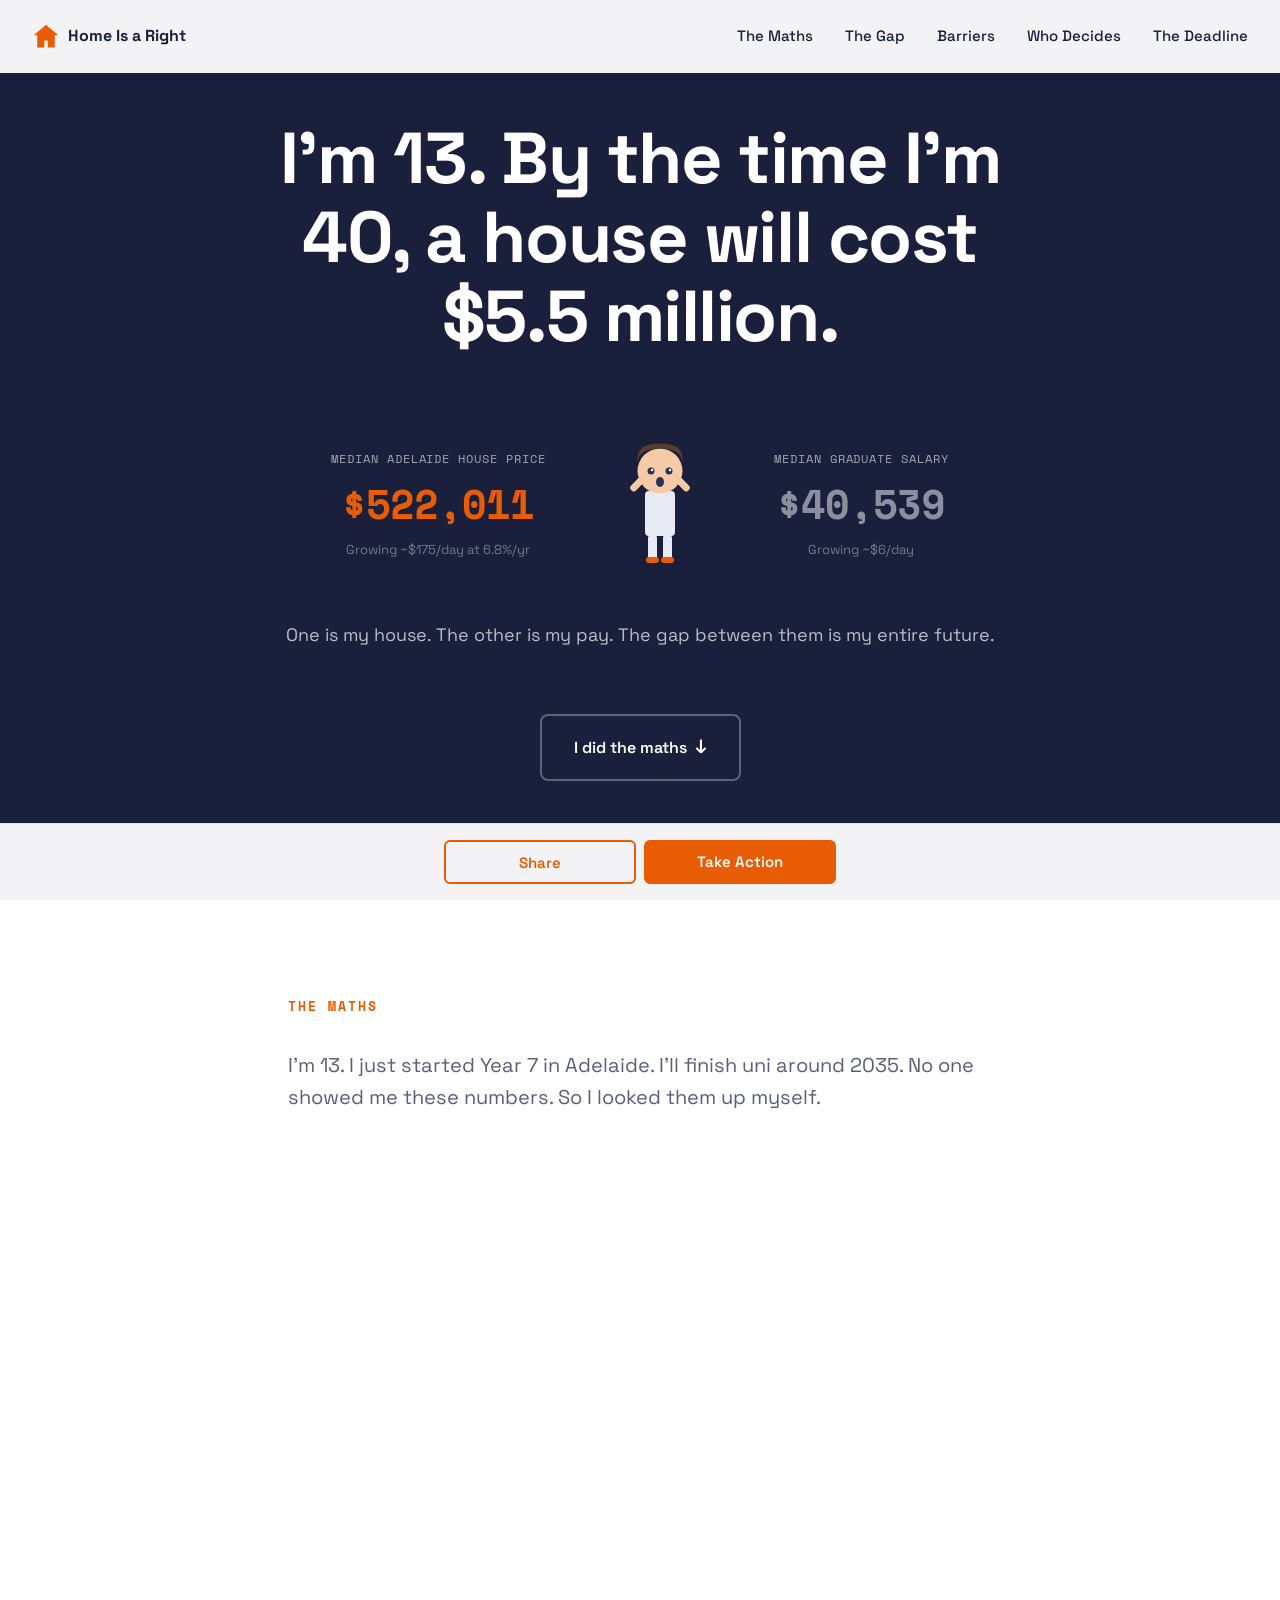
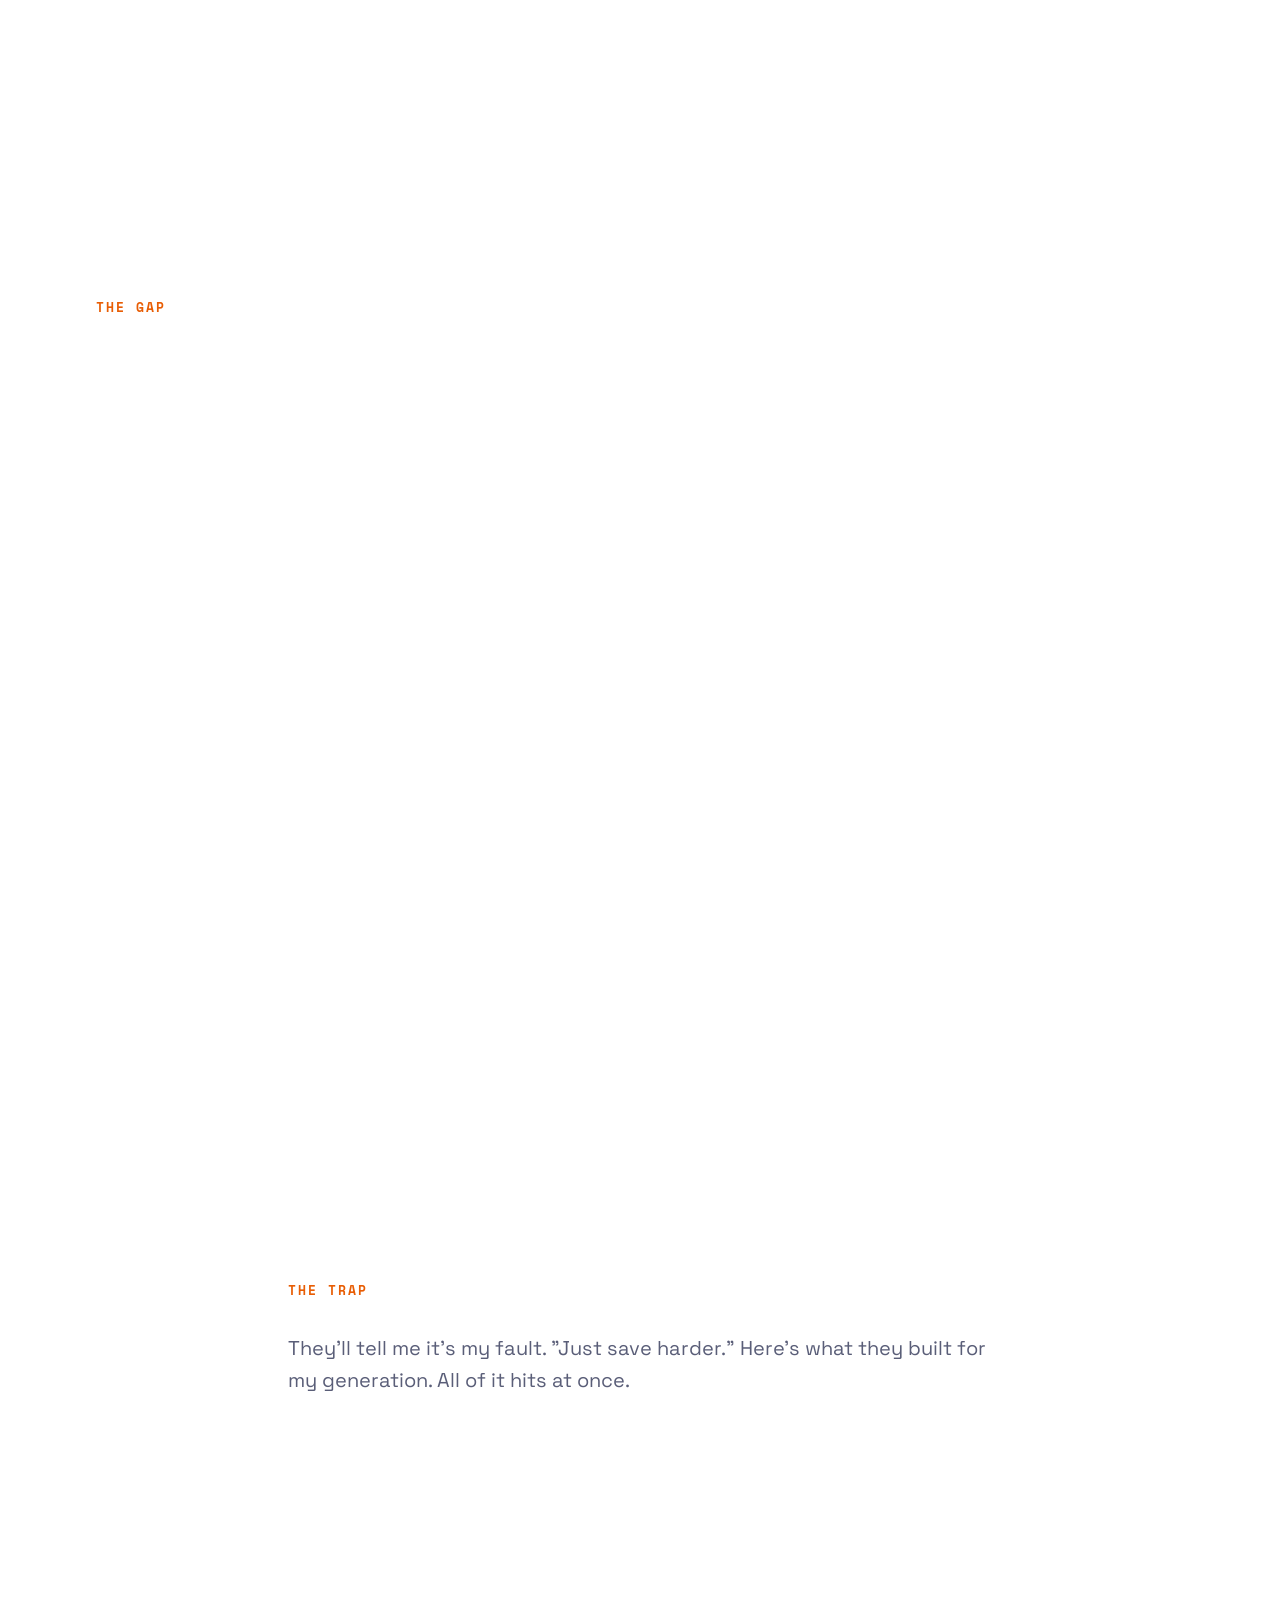
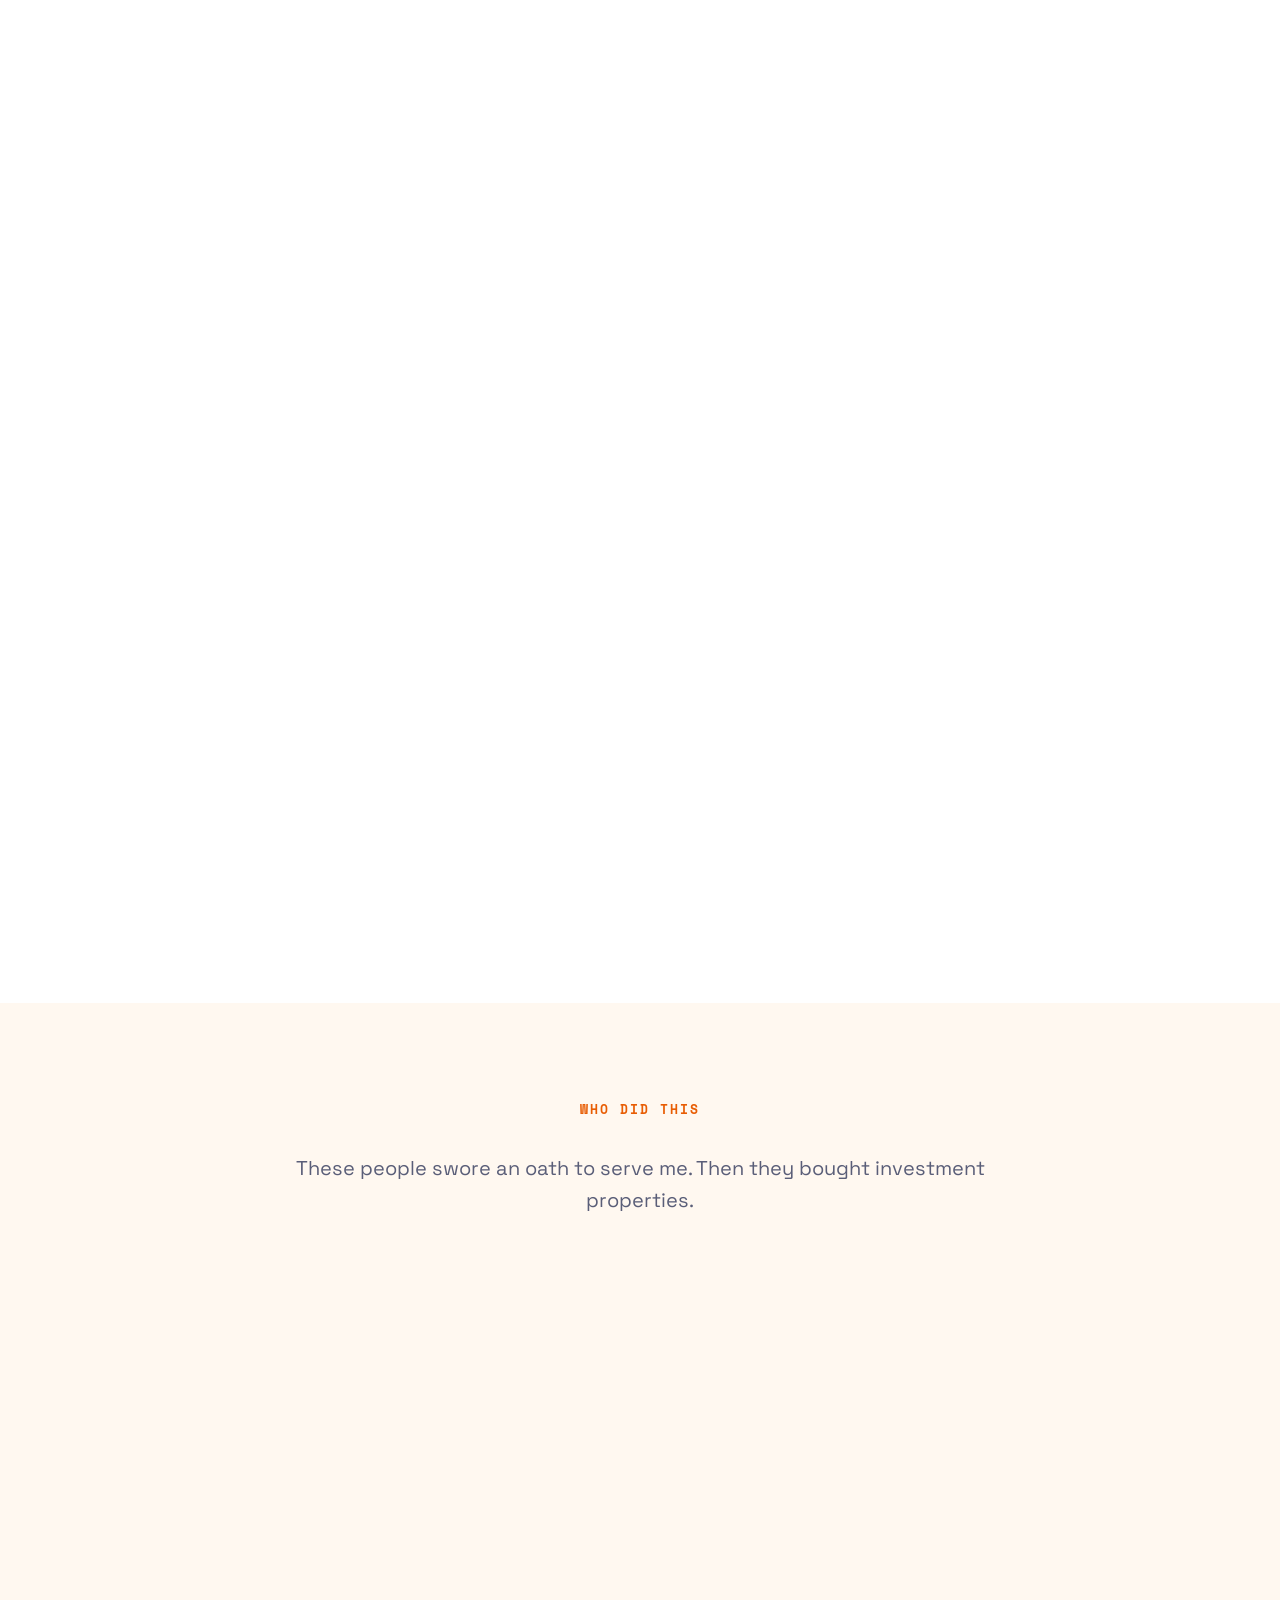
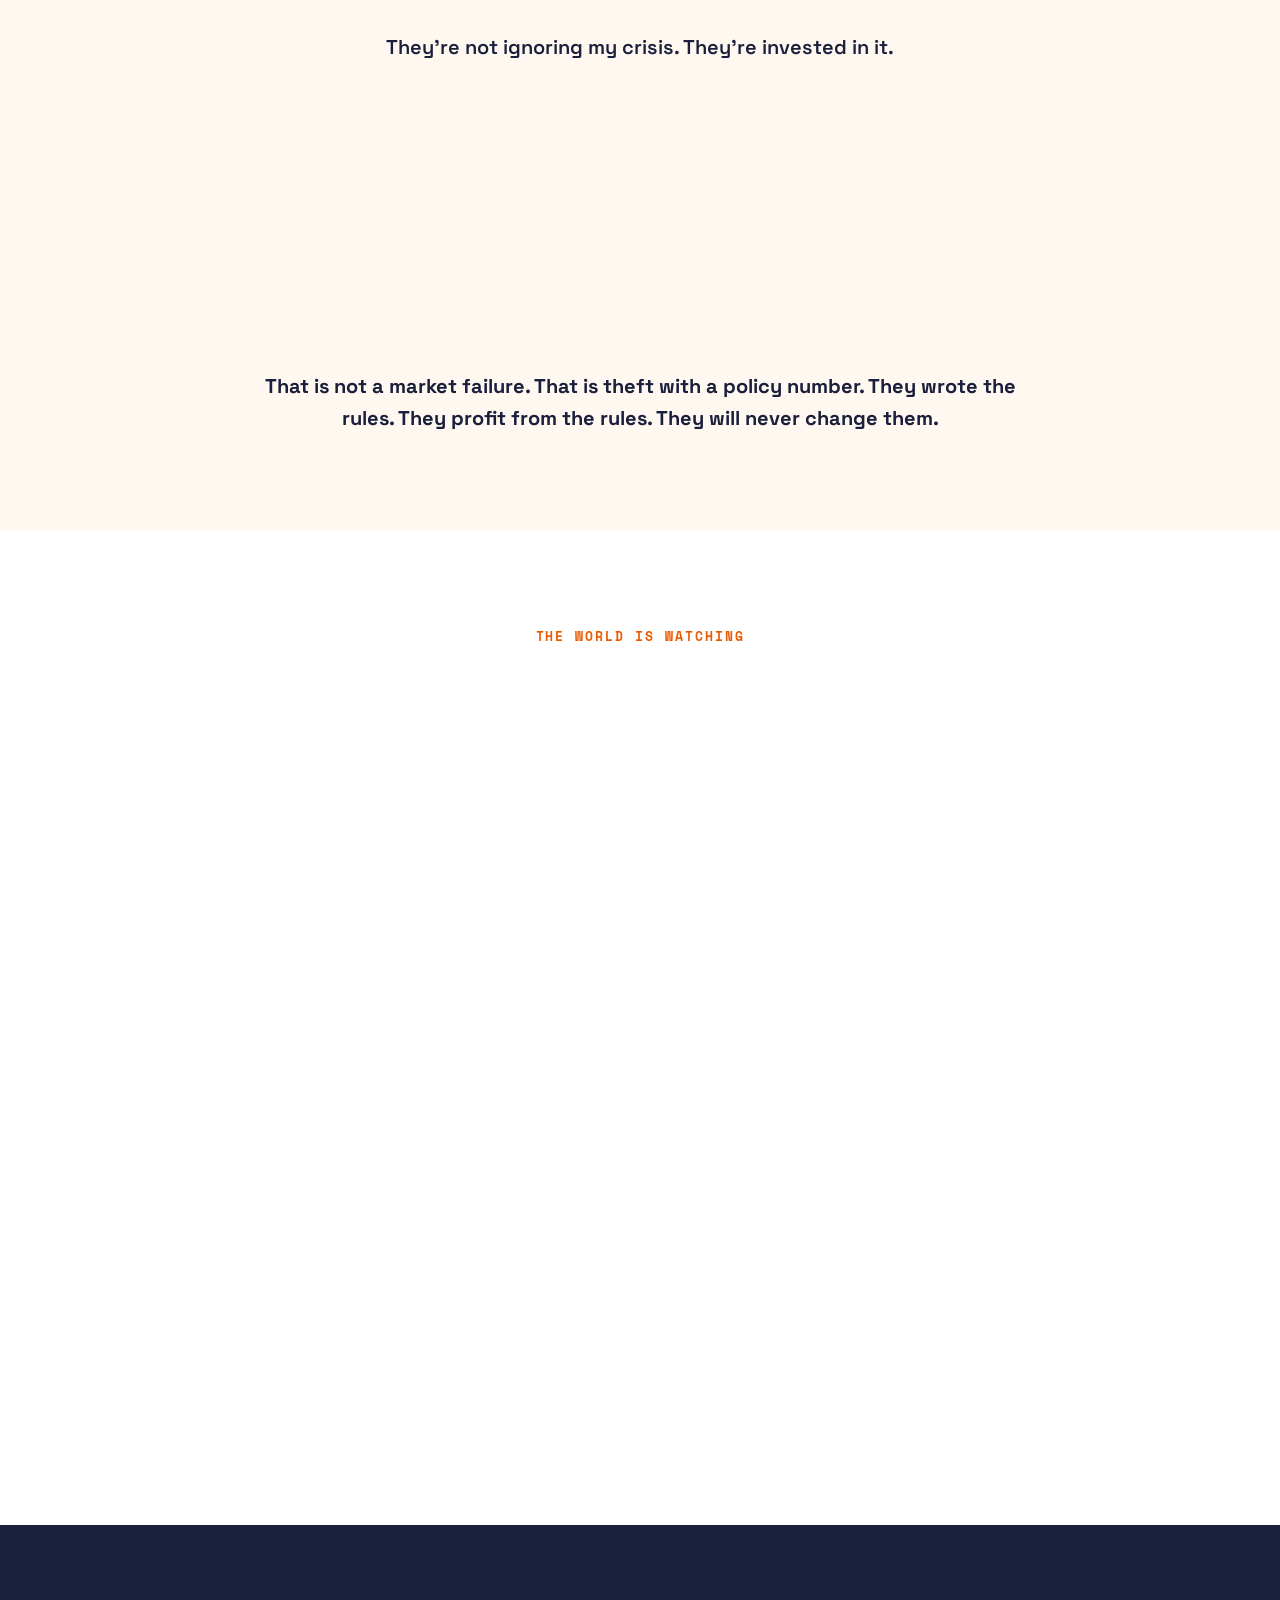
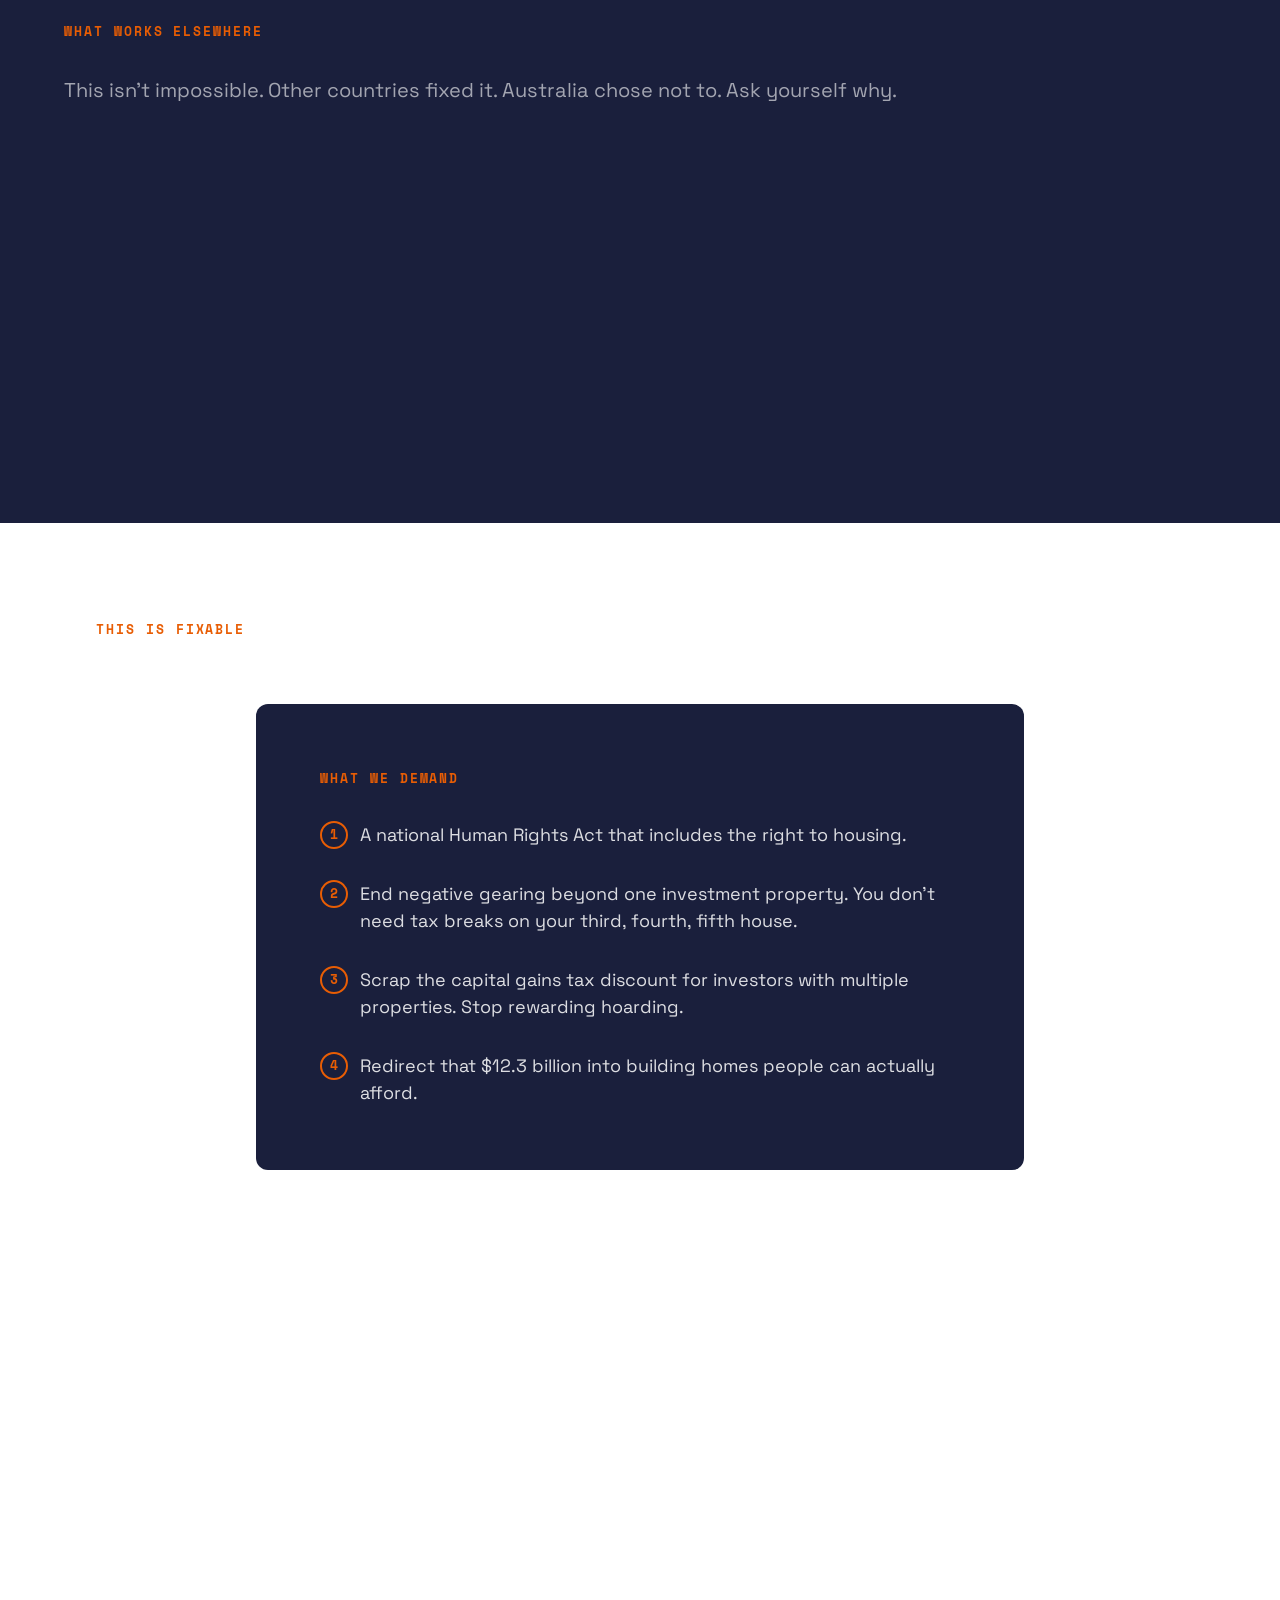
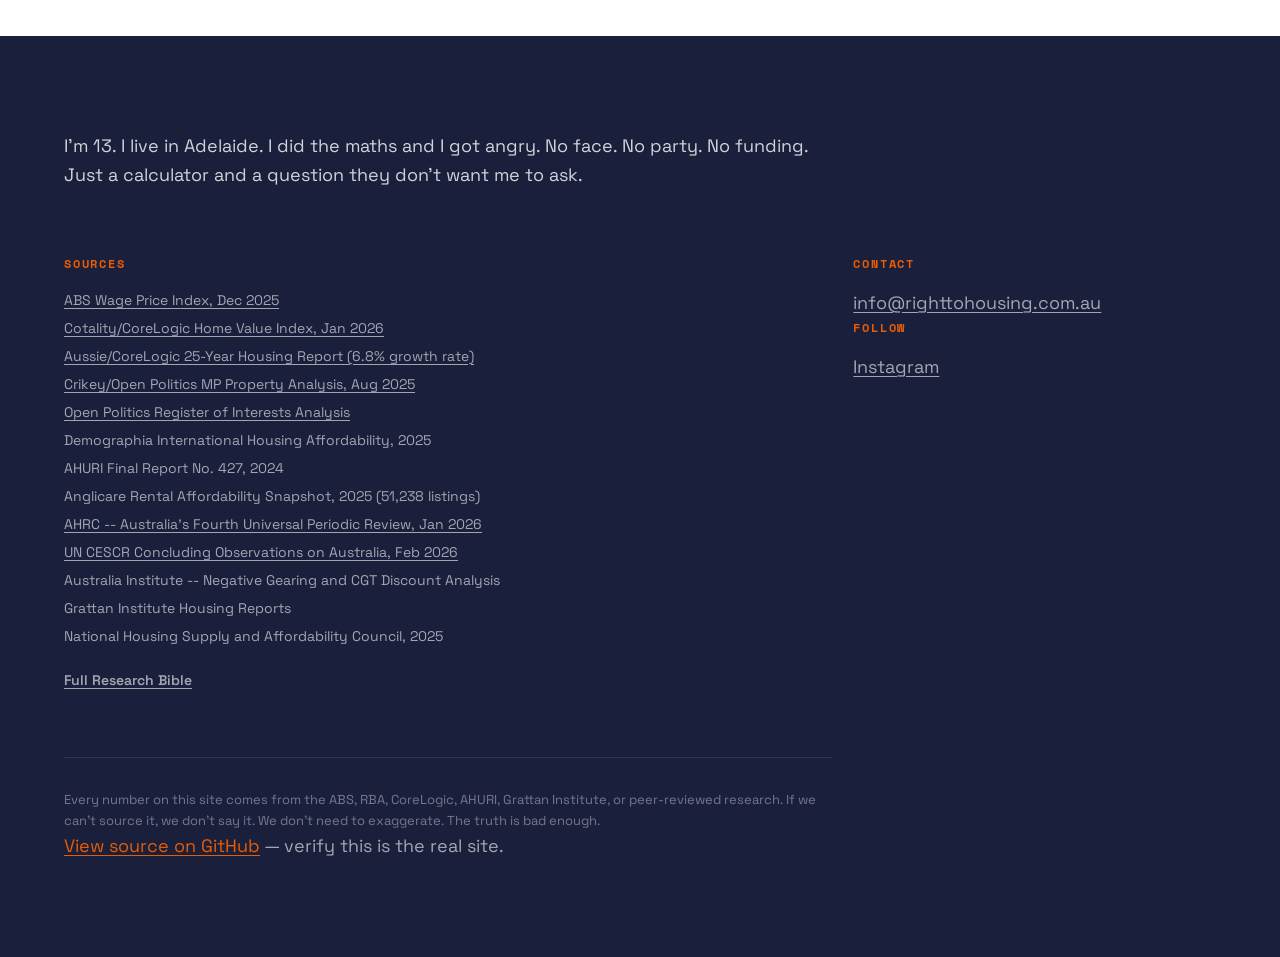
==== commit 1a3b1ab9: "Add Google Ads conversion tracking for election weekend campaign Co-Authored-By: Claude Opus 4.6 (1M" ====
--- a/docs/index.html
+++ b/docs/index.html
@@ -31,12 +31,20 @@
   </script>
   <meta http-equiv="Content-Security-Policy"
     content="default-src 'self';
-            script-src 'self';
+            script-src 'self' https://www.googletagmanager.com https://www.google-analytics.com https://googleads.g.doubleclick.net;
             style-src 'self';
             font-src 'self';
-            img-src 'self' data:;
-            connect-src 'none';
+            img-src 'self' data: https://www.googletagmanager.com https://www.google-analytics.com https://googleads.g.doubleclick.net https://www.google.com https://www.google.com.au;
+            connect-src 'self' https://www.google-analytics.com https://analytics.google.com https://www.googletagmanager.com https://googleads.g.doubleclick.net;
             frame-ancestors 'none';">
+  <!-- Google tag (gtag.js) -->
+  <script async src="https://www.googletagmanager.com/gtag/js?id=AW-18026262582"></script>
+  <script>
+    window.dataLayer = window.dataLayer || [];
+    function gtag(){dataLayer.push(arguments);}
+    gtag('js', new Date());
+    gtag('config', 'AW-18026262582');
+  </script>
   <link rel="stylesheet" href="css/fonts.css">
   <link rel="stylesheet" href="css/style.css">
 </head>
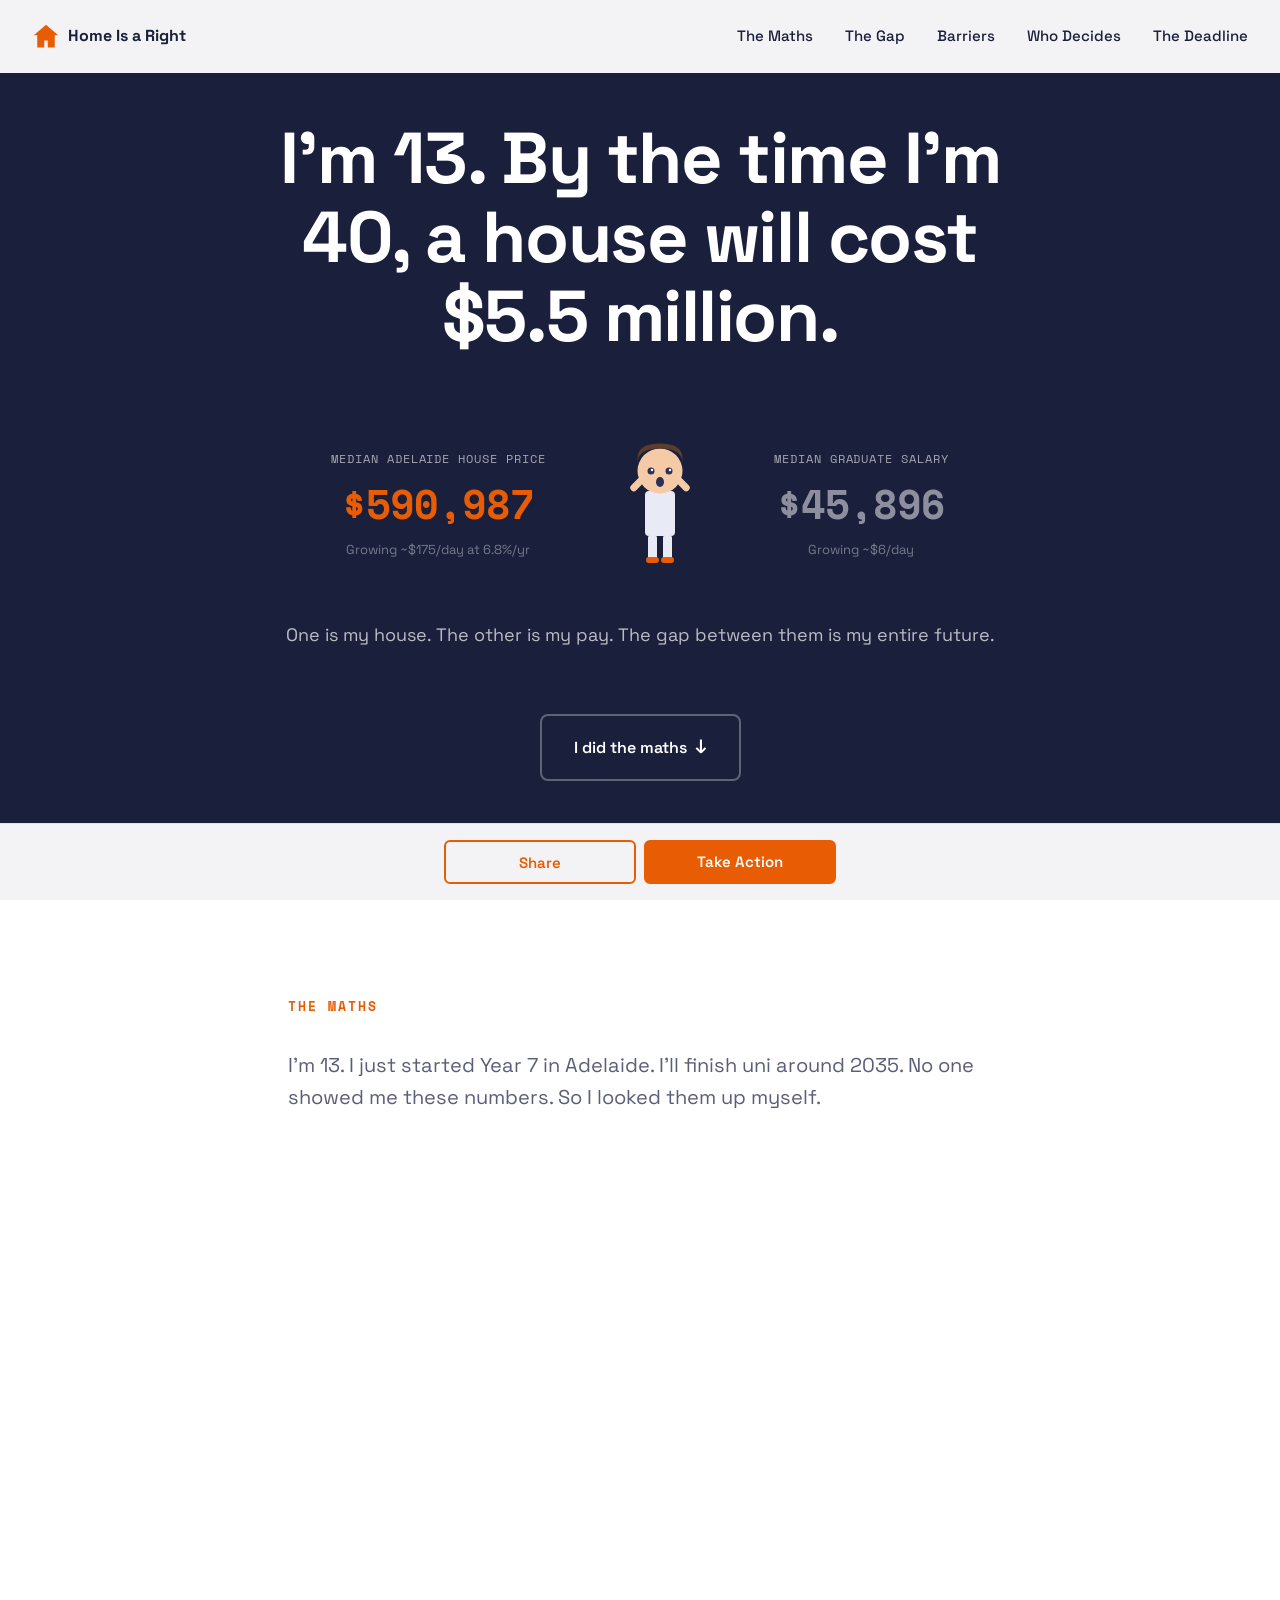
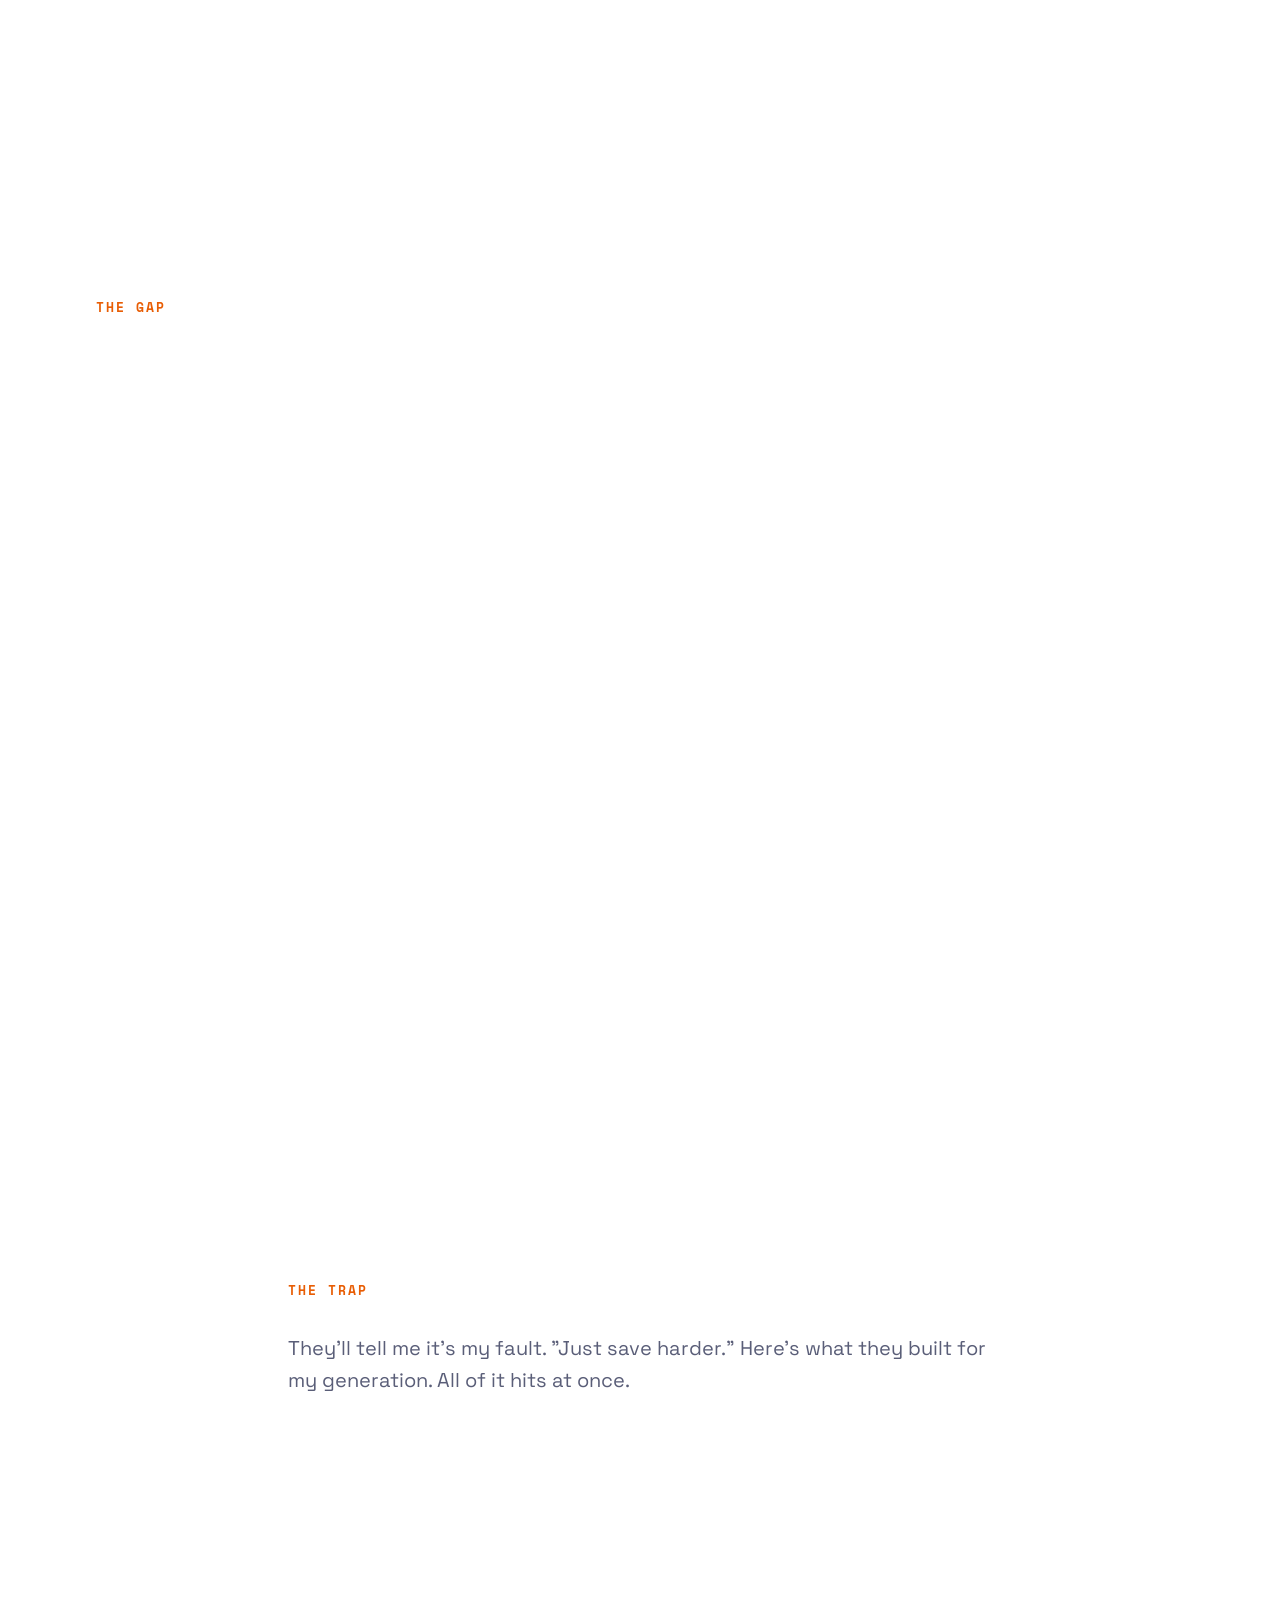
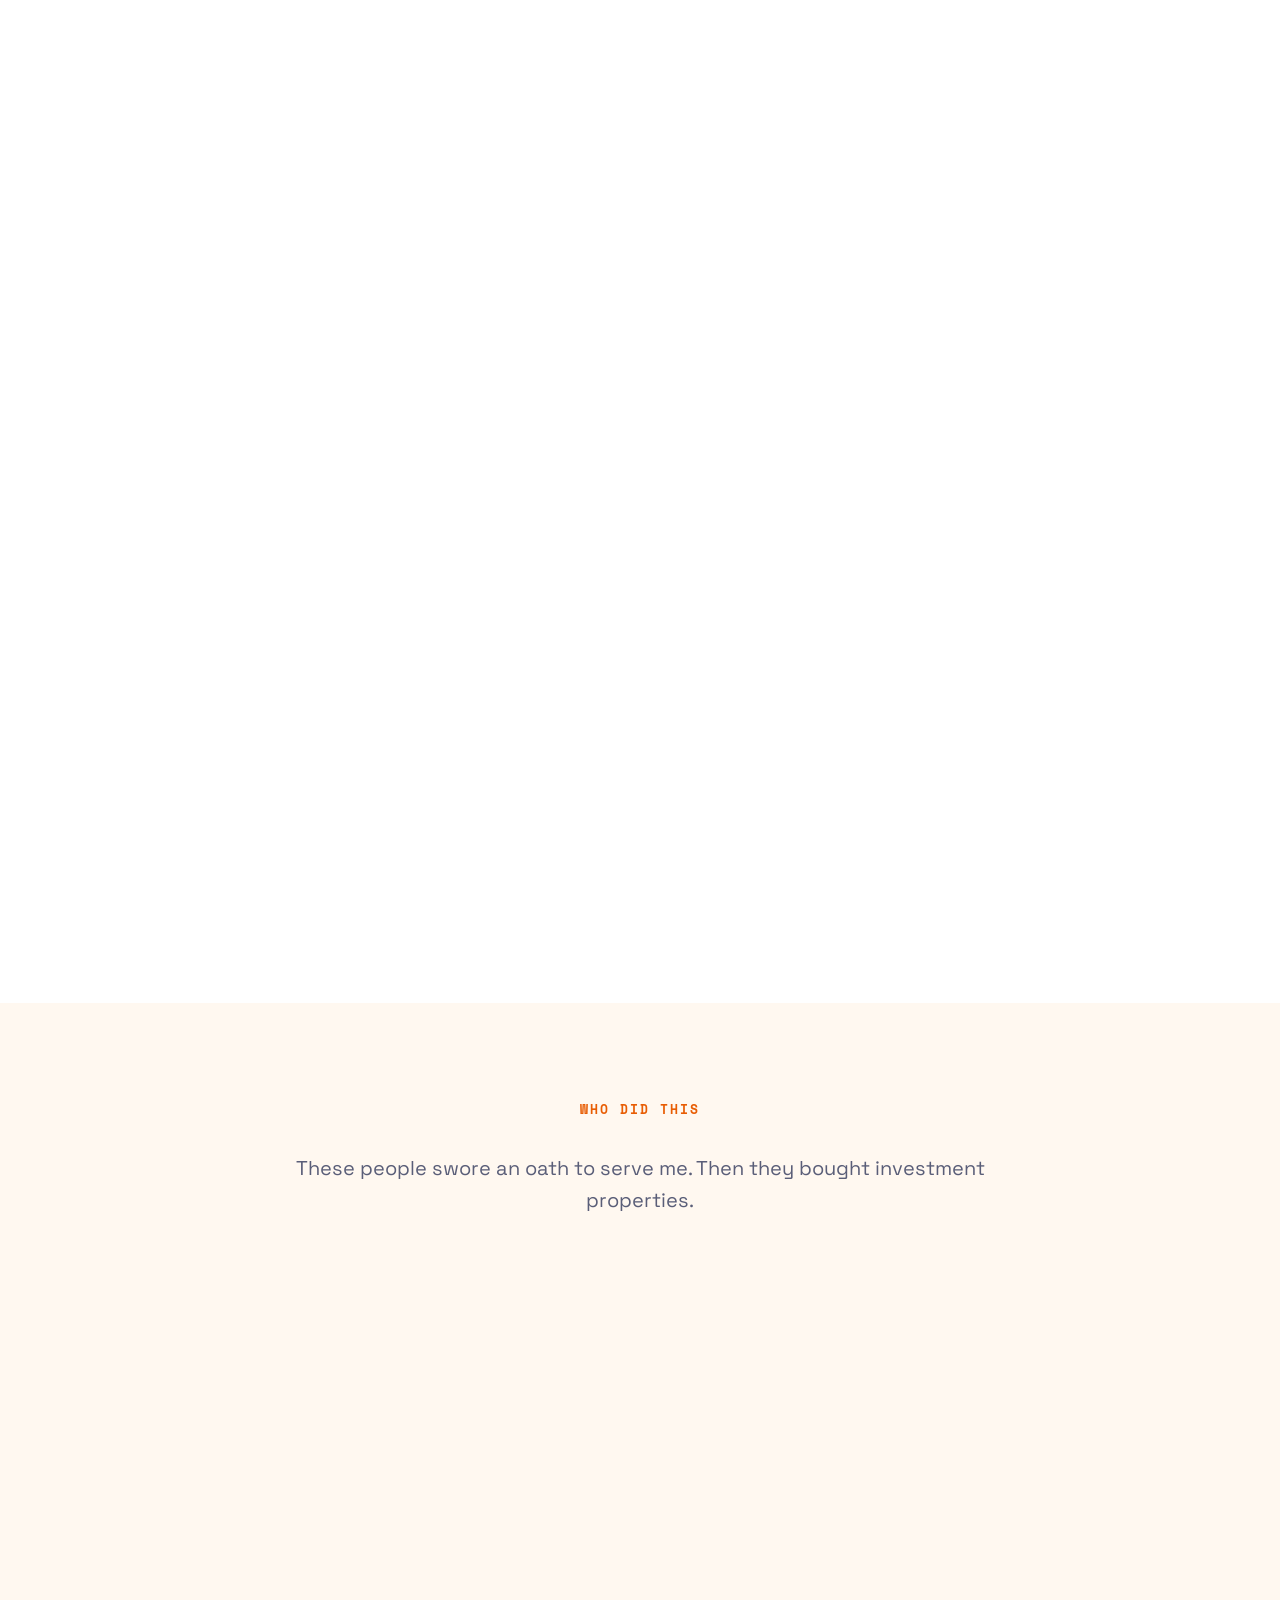
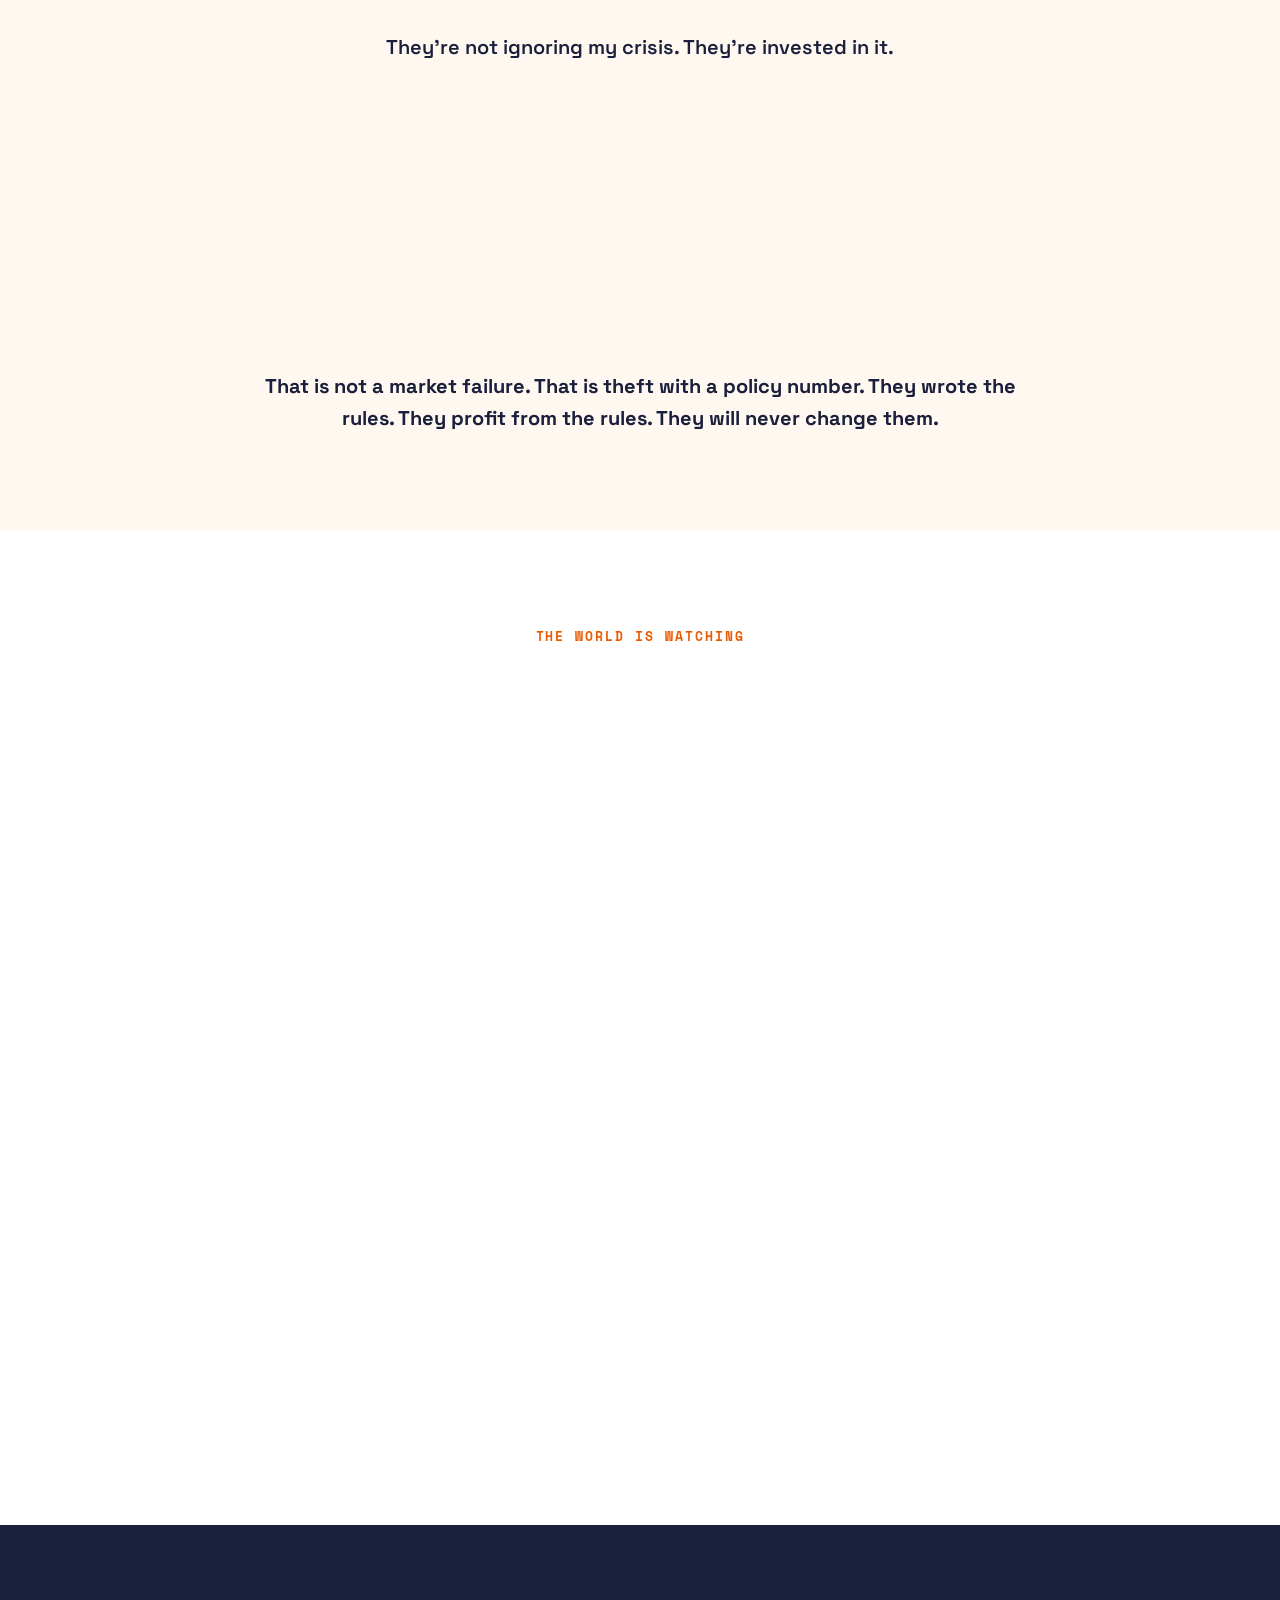
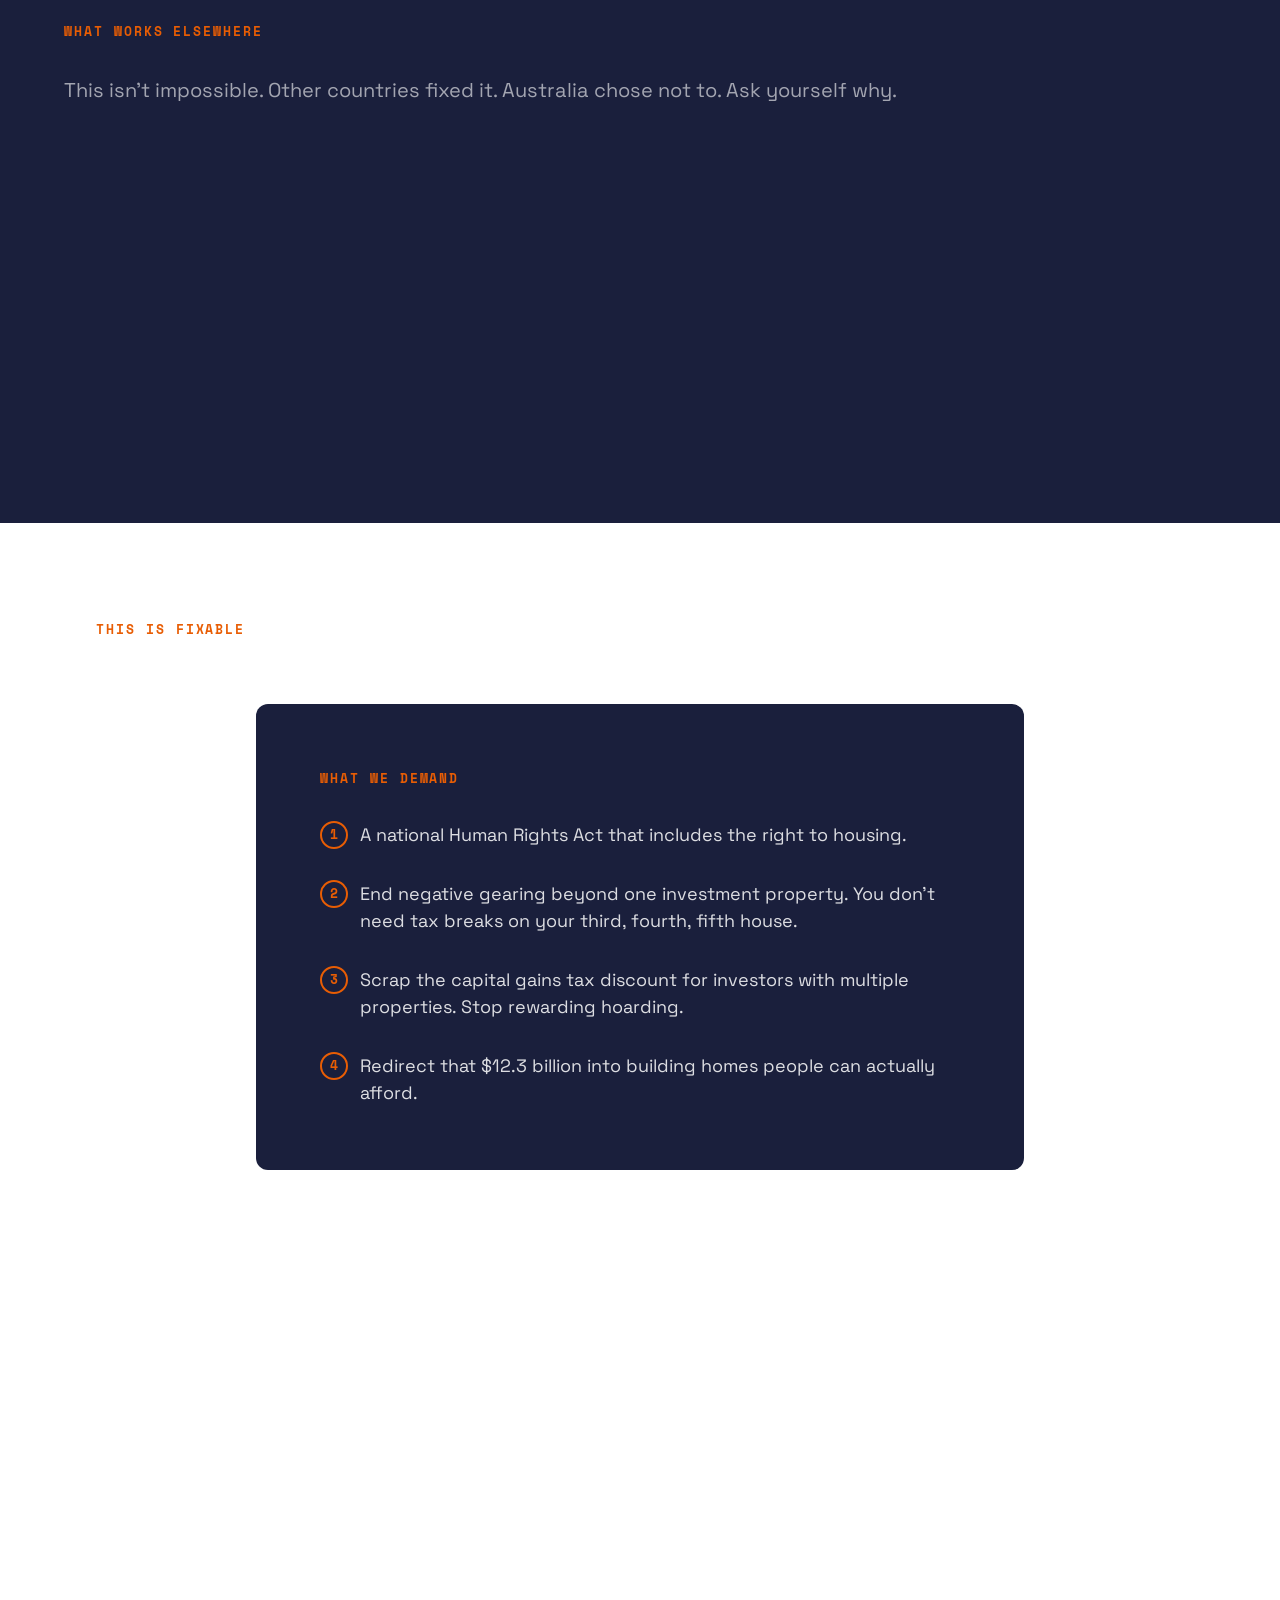
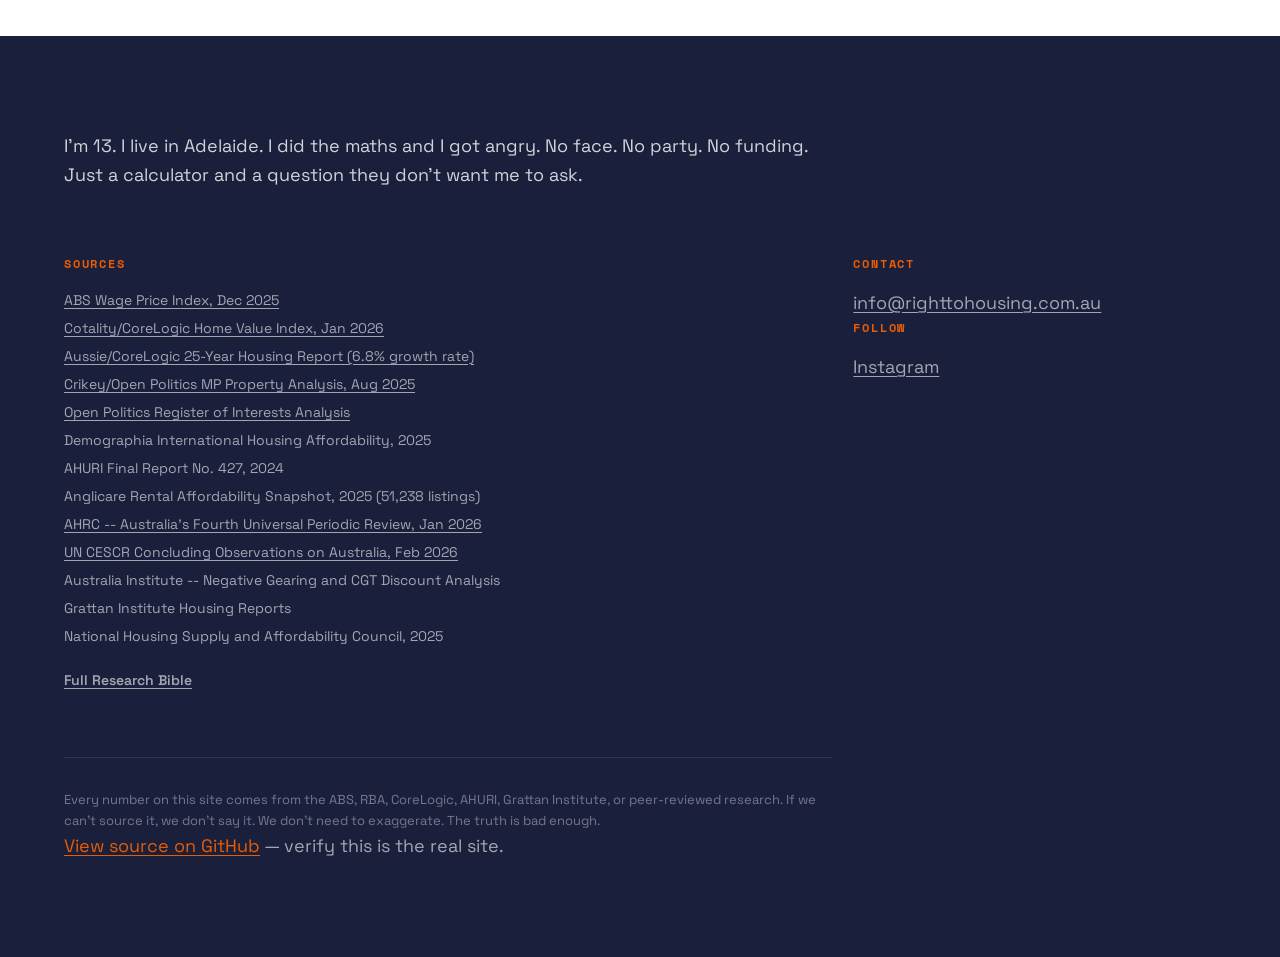
==== commit c1a63fc5: "Allow inline scripts in CSP for Google Ads tag detection Co-Authored-By: Claude Opus 4.6 (1M context" ====
--- a/docs/index.html
+++ b/docs/index.html
@@ -31,7 +31,7 @@
   </script>
   <meta http-equiv="Content-Security-Policy"
     content="default-src 'self';
-            script-src 'self' https://www.googletagmanager.com https://www.google-analytics.com https://googleads.g.doubleclick.net;
+            script-src 'self' 'unsafe-inline' https://www.googletagmanager.com https://www.google-analytics.com https://googleads.g.doubleclick.net;
             style-src 'self';
             font-src 'self';
             img-src 'self' data: https://www.googletagmanager.com https://www.google-analytics.com https://googleads.g.doubleclick.net https://www.google.com https://www.google.com.au;
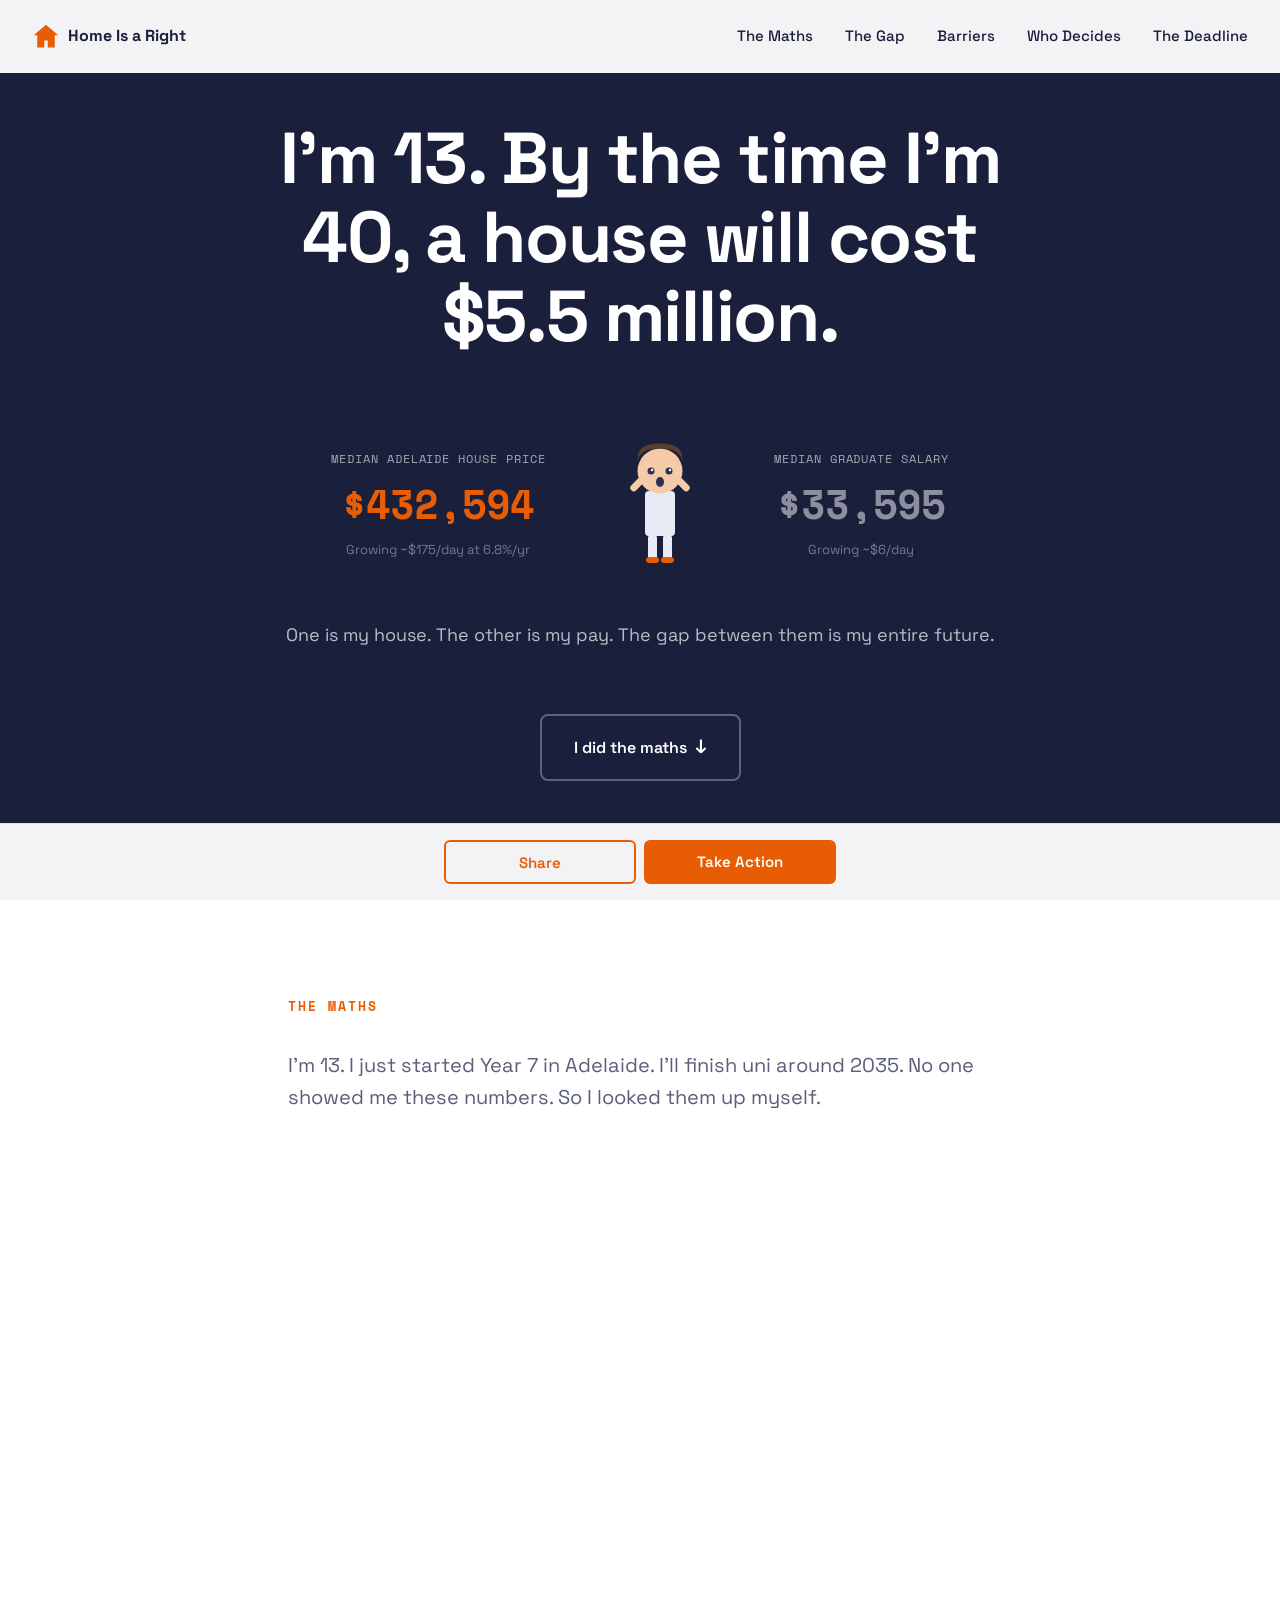
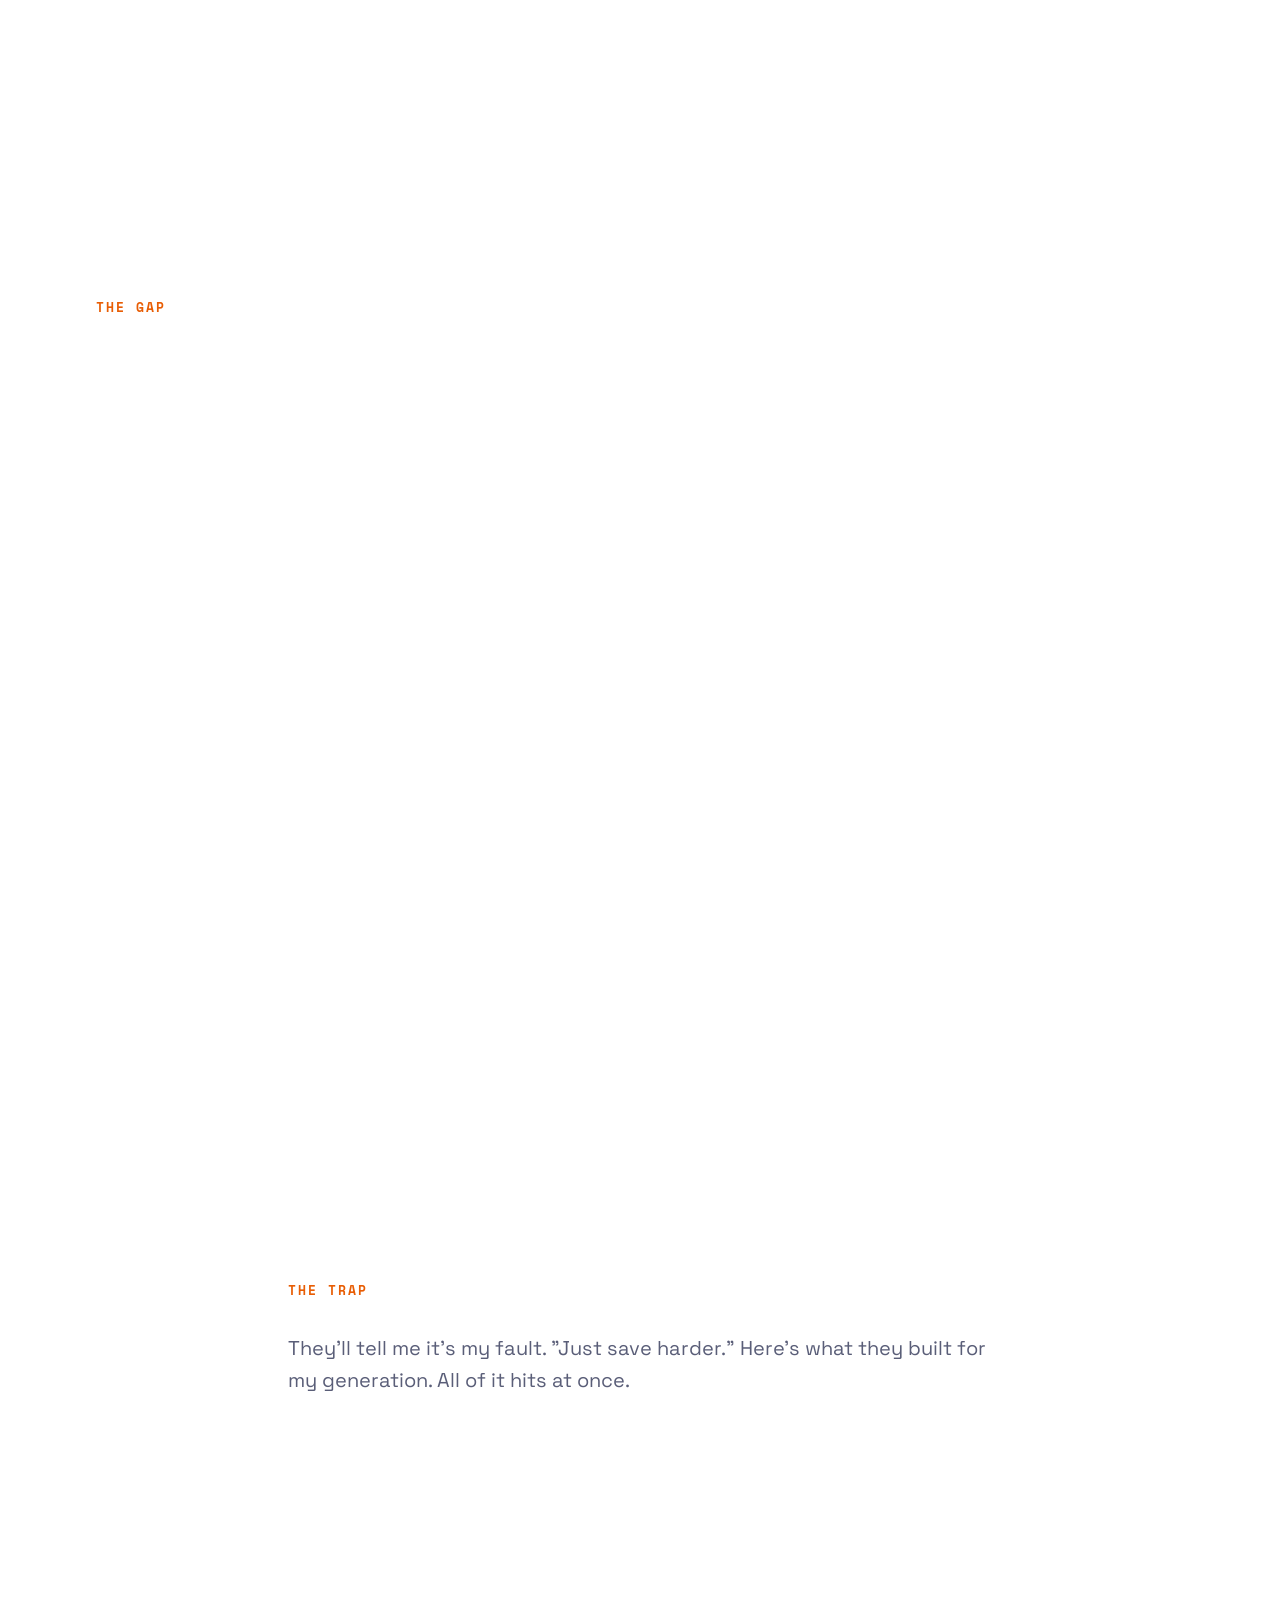
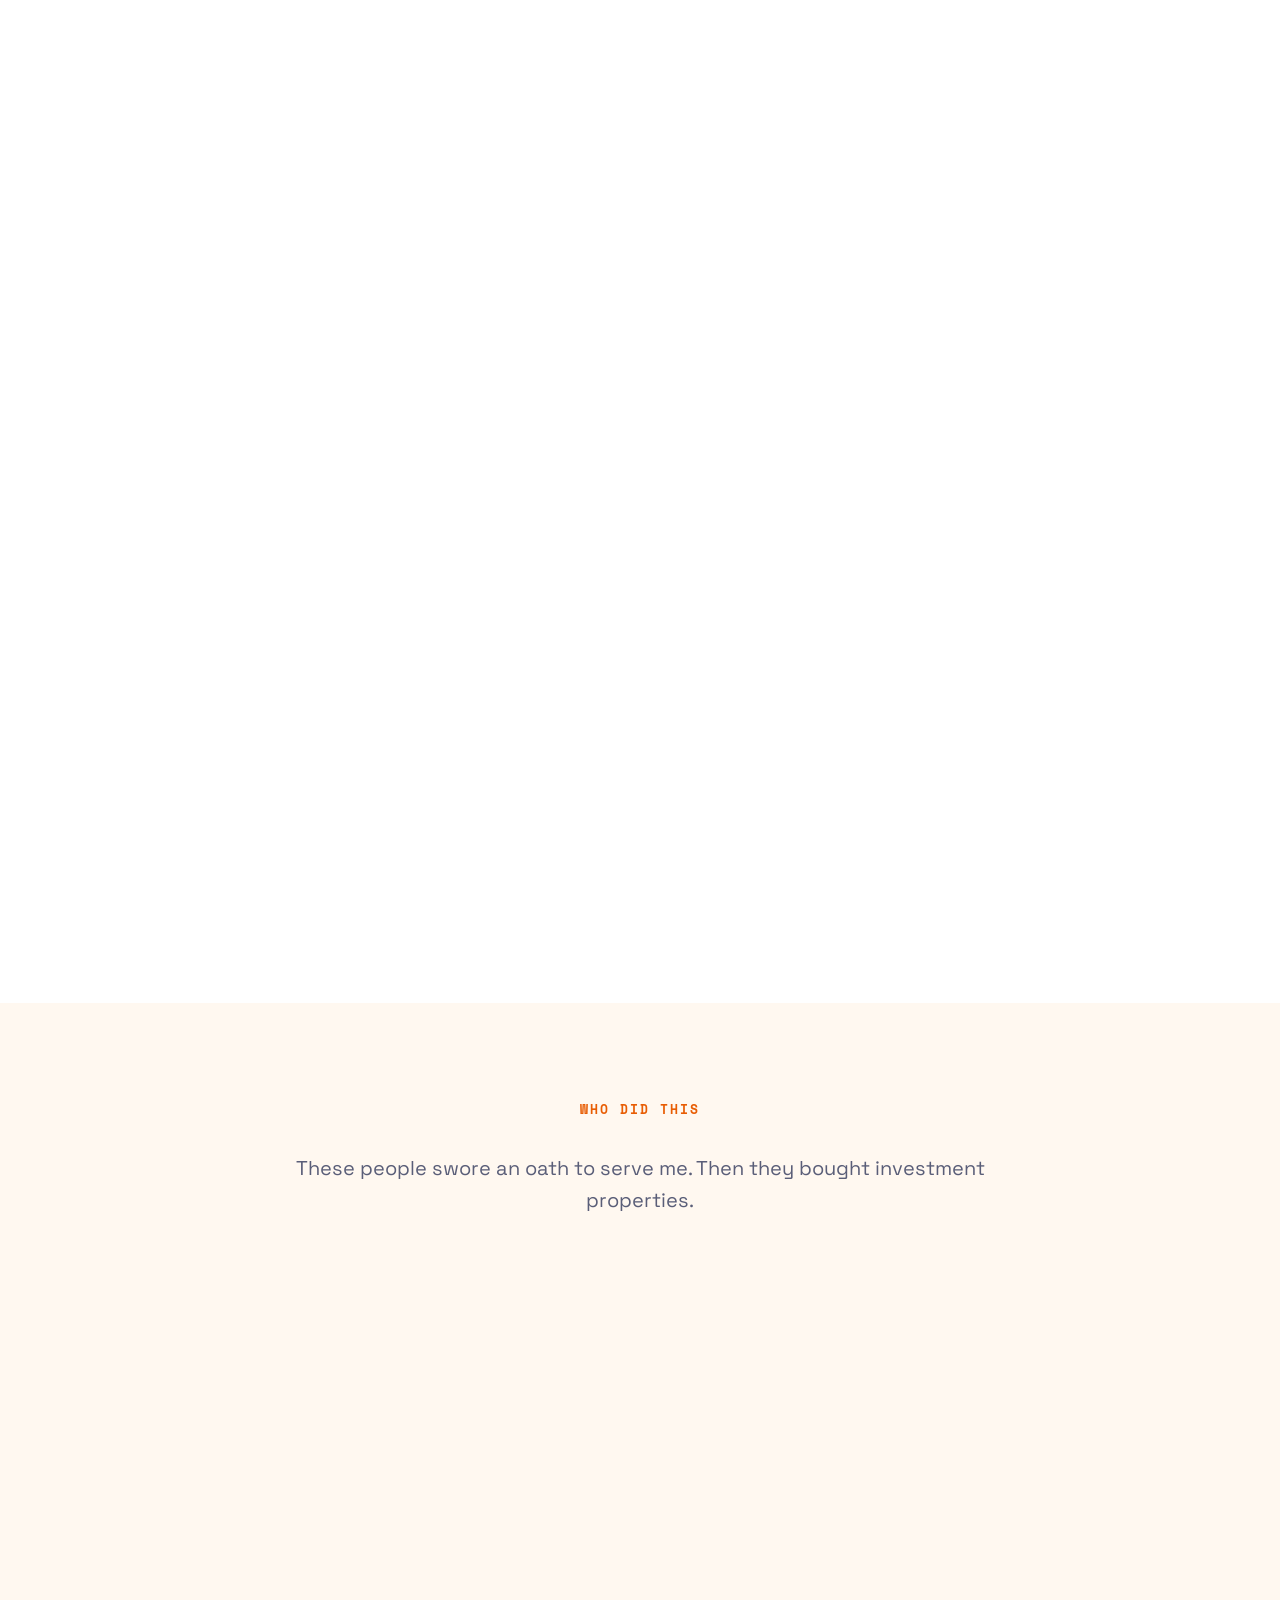
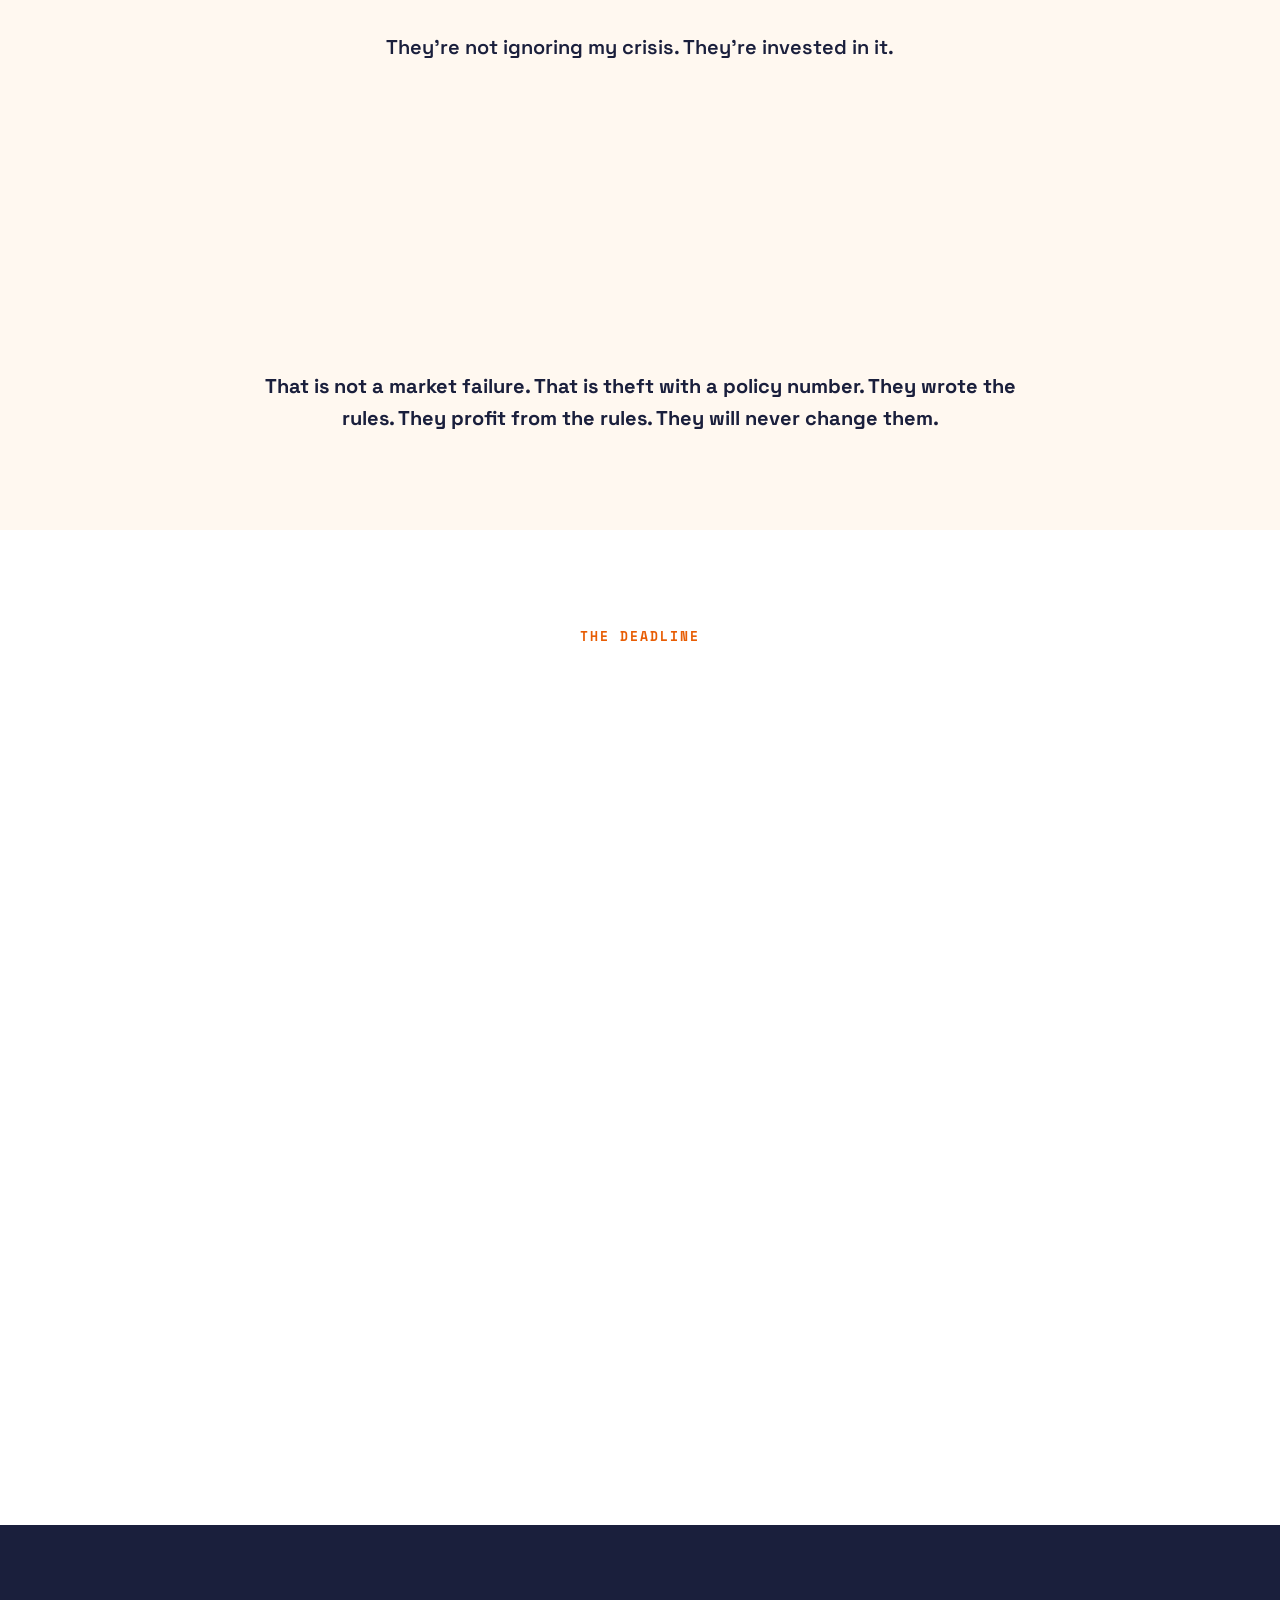
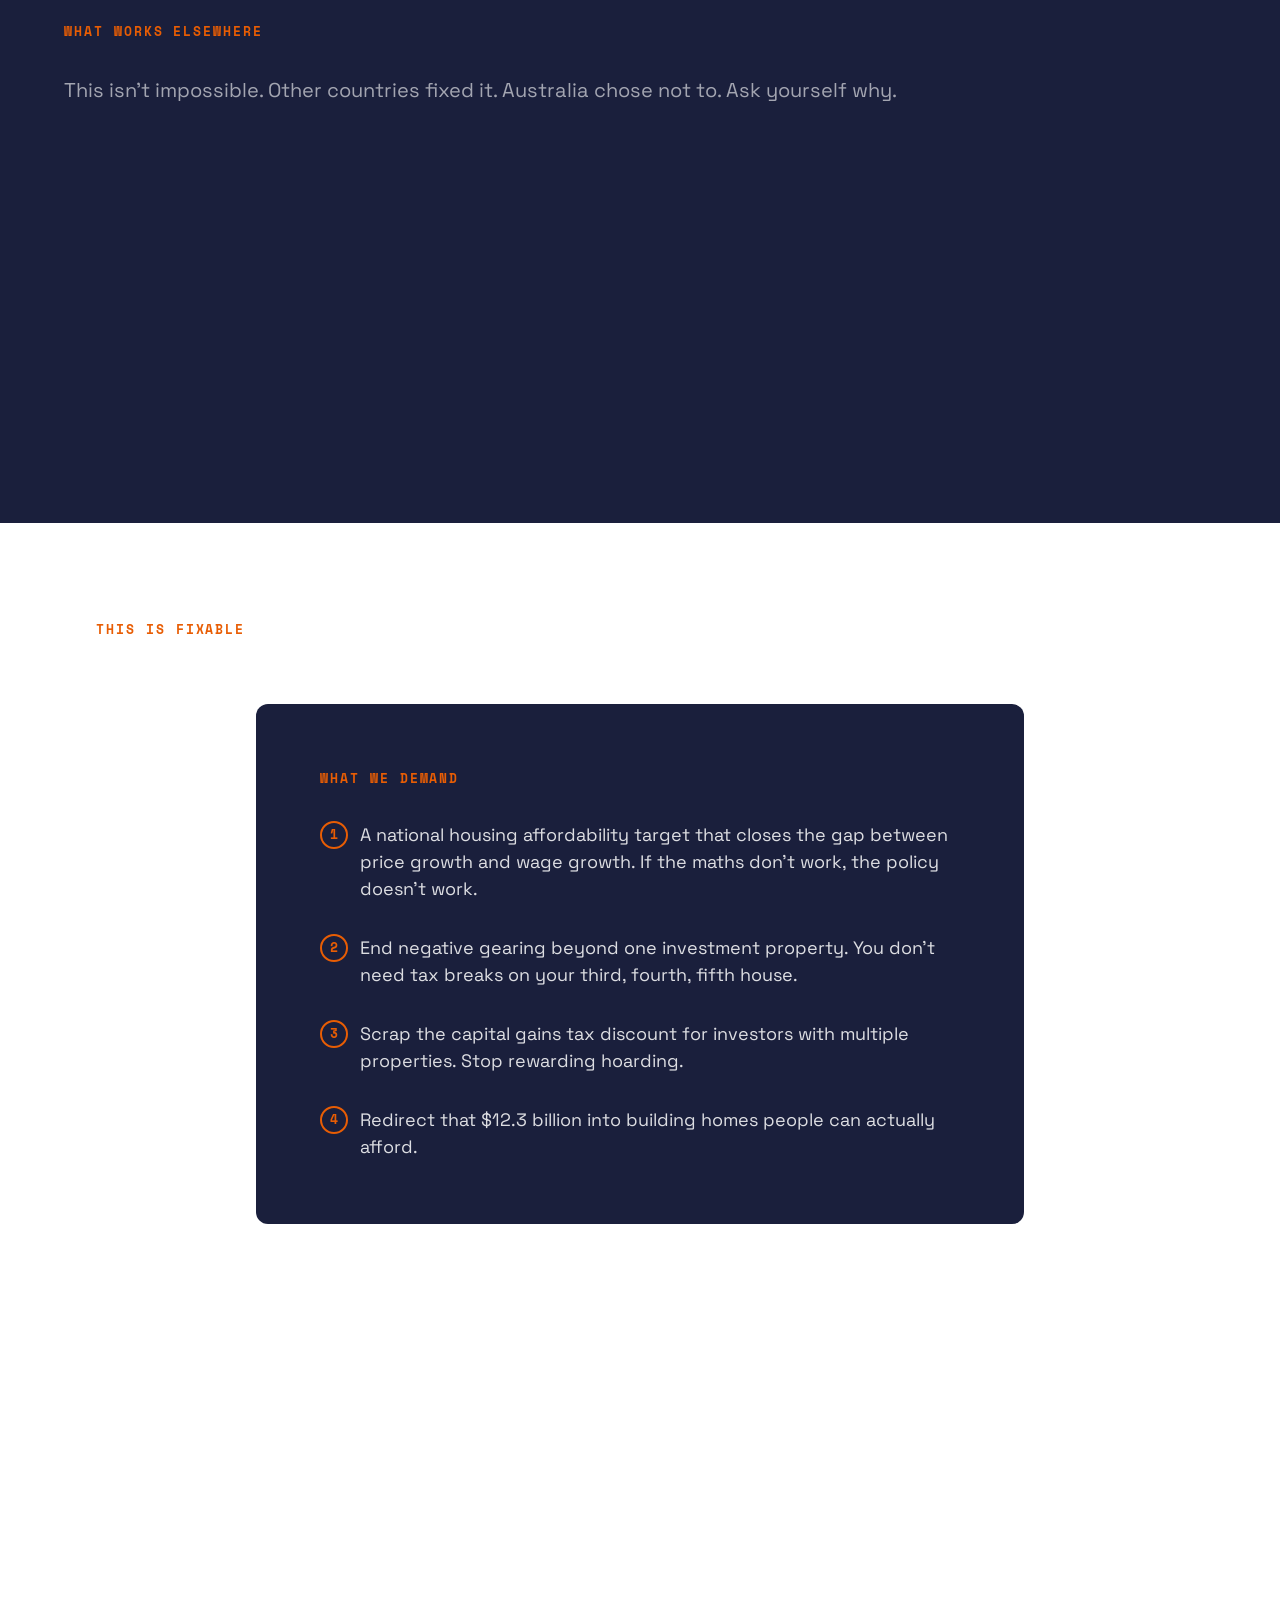
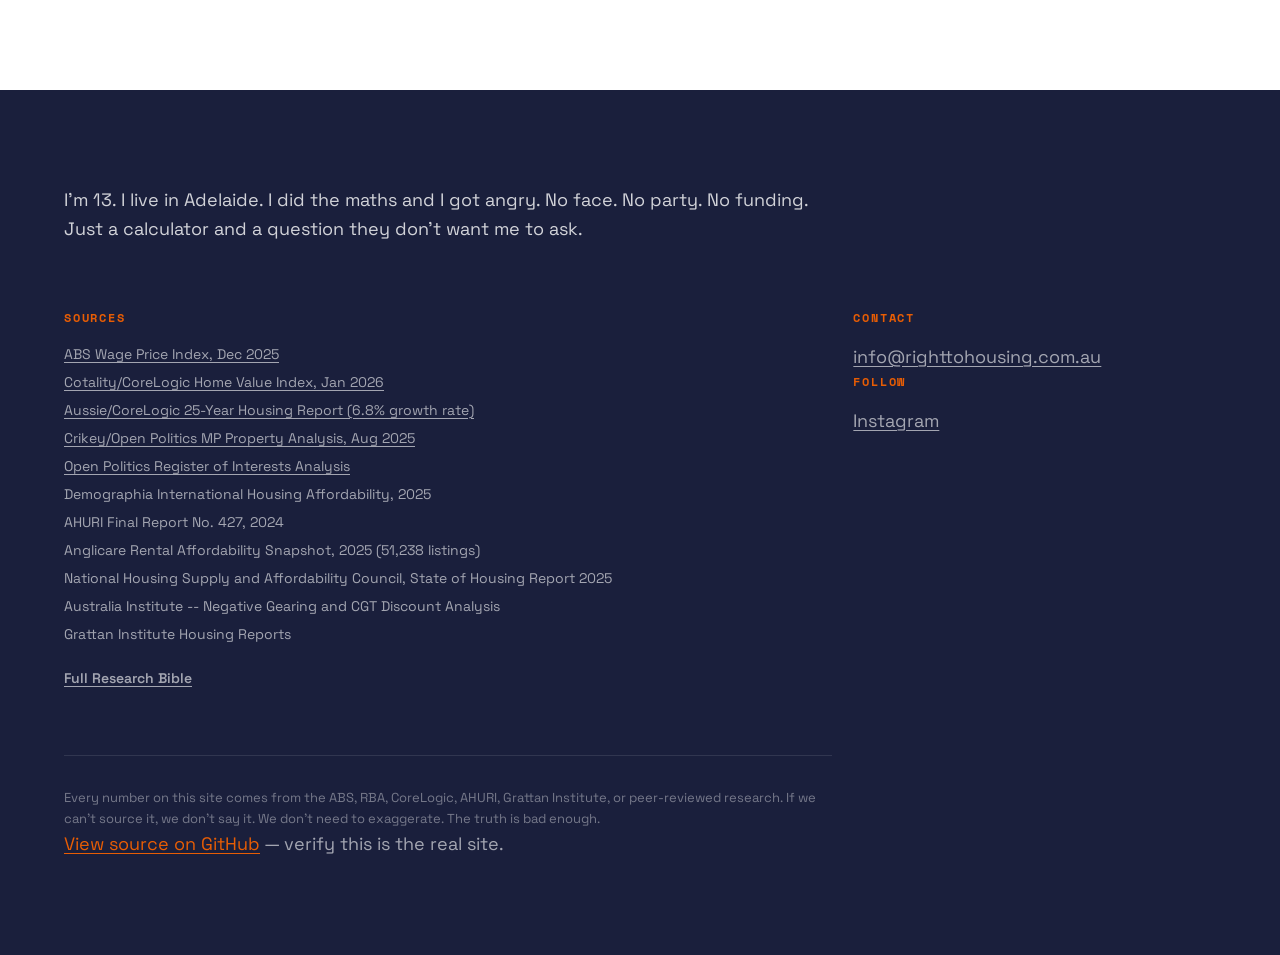
==== commit 0e4d8993: "Refocus campaign messaging toward federal election deadline Shift countdown from UN Feb 2028 deadlin" ====
--- a/docs/index.html
+++ b/docs/index.html
@@ -5,7 +5,7 @@
   <meta name="viewport" content="width=device-width, initial-scale=1.0">
   <title>Home Is a Right | A house will cost $5.5 million by the time I'm 40</title>
   <meta name="description" content="I'm 13. I did the maths. By the time I'm 40, a house in Adelaide will cost $5.5 million. House prices grow at 6.8% a year. Wages grow at 3%. I was never supposed to catch up.">
-  <meta name="keywords" content="housing crisis Australia, housing affordability, right to housing, negative gearing, Adelaide house prices, housing human right, Gen Z housing, Australian housing policy">
+  <meta name="keywords" content="housing crisis Australia, housing affordability, negative gearing, Adelaide house prices, Gen Z housing, Australian housing policy, housing unaffordability">
   <meta property="og:title" content="Home Is a Right | I'm 13. A house will cost $5.5 million.">
   <meta property="og:description" content="I did the maths. By the time I'm 40, a house in Adelaide will cost $5.5 million. The deposit alone is $1.1 million. I was never supposed to catch up.">
   <meta property="og:type" content="website">
@@ -21,7 +21,7 @@
     "@type": "WebSite",
     "name": "Home Is a Right",
     "url": "https://righttohousing.com.au",
-    "description": "A data-driven campaign for housing as a human right in Australia, built by a 13-year-old in Adelaide.",
+    "description": "A data-driven campaign exposing Australia's housing affordability crisis, built by a 13-year-old in Adelaide.",
     "potentialAction": {
       "@type": "SearchAction",
       "target": "https://righttohousing.com.au",
@@ -68,7 +68,7 @@
       <li><a href="#the-gap">The Gap</a></li>
       <li><a href="#barriers">Barriers</a></li>
       <li><a href="#who-decides">Who Decides</a></li>
-      <li><a href="#world-watching">The Deadline</a></li>
+      <li><a href="#the-deadline">The Deadline</a></li>
     </ul>
   </nav>
 
@@ -353,16 +353,16 @@
     <p class="decides__verdict">That is not a market failure. That is theft with a policy number. They wrote the rules. They profit from the rules. They will never change them.</p>
   </section>
 
-  <!-- ============ THE WORLD IS WATCHING ============ -->
-  <section id="world-watching" class="watching" aria-label="International pressure and the UN deadline">
-    <h2 class="section-label">The World Is Watching</h2>
+  <!-- ============ THE DEADLINE ============ -->
+  <section id="the-deadline" class="watching" aria-label="The election deadline">
+    <h2 class="section-label">The Deadline</h2>
 
     <div class="watching__countdown" data-animate>
-      <p class="watching__context">In January 2026, over 120 countries reviewed Australia's human rights record at the UN. They made 350 recommendations. In February, the UN Committee on Economic, Social and Cultural Rights asked Australia one question:</p>
-      <blockquote class="watching__question">Where is your human rights-based housing strategy?</blockquote>
-      <p class="watching__status">They gave Australia 24 months to answer. The clock is ticking.</p>
-
-      <div class="watching__timer" aria-label="Countdown to February 2028 UN deadline">
+      <p class="watching__context">There is a federal election on 3 May 2025. Every MP who blocked reform, who profited from the crisis, who told us to "just save harder" — they're asking for our vote. This is the one moment they have to listen.</p>
+      <blockquote class="watching__question">What is your plan to make housing affordable?</blockquote>
+      <p class="watching__status">Make them answer before they get your vote.</p>
+
+      <div class="watching__timer" aria-label="Countdown to federal election">
         <div class="watching__timer-unit">
           <span class="watching__timer-number" id="countdown-days">--</span>
           <span class="watching__timer-label">days</span>
@@ -376,12 +376,12 @@
           <span class="watching__timer-label">minutes</span>
         </div>
       </div>
-      <p class="watching__deadline-label">until the February 2028 UN deadline</p>
+      <p class="watching__deadline-label">until the federal election</p>
     </div>
 
     <div class="watching__context-block" data-animate>
-      <p>The ACT already did it. Housing became a legal right there in September 2025.</p>
-      <p><strong>Australia is the only liberal democracy without a national Human Rights Act. Most states don't have one either. The country that tells the world it believes in a fair go has no law that guarantees you a roof.</strong></p>
+      <p>Housing affordability is the number one issue for voters under 40. They know this. They've known for years.</p>
+      <p><strong>Every party has a housing policy. None of them fix the maths. Prices grow at 6.8%. Wages grow at 3%. Until they close that gap, everything else is a press release.</strong></p>
     </div>
   </section>
 
@@ -421,7 +421,7 @@
     <div class="ask__demands">
       <h3 class="ask__demands-title">What we demand</h3>
       <ol class="ask__demands-list">
-        <li>A national Human Rights Act that includes the right to housing.</li>
+        <li>A national housing affordability target that closes the gap between price growth and wage growth. If the maths don't work, the policy doesn't work.</li>
         <li>End negative gearing beyond one investment property. You don't need tax breaks on your third, fourth, fifth house.</li>
         <li>Scrap the capital gains tax discount for investors with multiple properties. Stop rewarding hoarding.</li>
         <li>Redirect that $12.3 billion into building homes people can actually afford.</li>
@@ -464,11 +464,9 @@
             <li>Demographia International Housing Affordability, 2025</li>
             <li>AHURI Final Report No. 427, 2024</li>
             <li>Anglicare Rental Affordability Snapshot, 2025 (51,238 listings)</li>
-            <li><a href="https://humanrights.gov.au/our-work/rights-and-freedoms/australia-universal-periodic-review">AHRC -- Australia's Fourth Universal Periodic Review, Jan 2026</a></li>
-            <li><a href="https://www.ohchr.org/en/press-releases/2026/02/un-committee-economic-social-and-cultural-rights-publishes-findings">UN CESCR Concluding Observations on Australia, Feb 2026</a></li>
+            <li>National Housing Supply and Affordability Council, State of Housing Report 2025</li>
             <li>Australia Institute -- Negative Gearing and CGT Discount Analysis</li>
             <li>Grattan Institute Housing Reports</li>
-            <li>National Housing Supply and Affordability Council, 2025</li>
           </ul>
           <a href="RESEARCH-BIBLE.md" class="footer__download">Full Research Bible</a>
         </div>
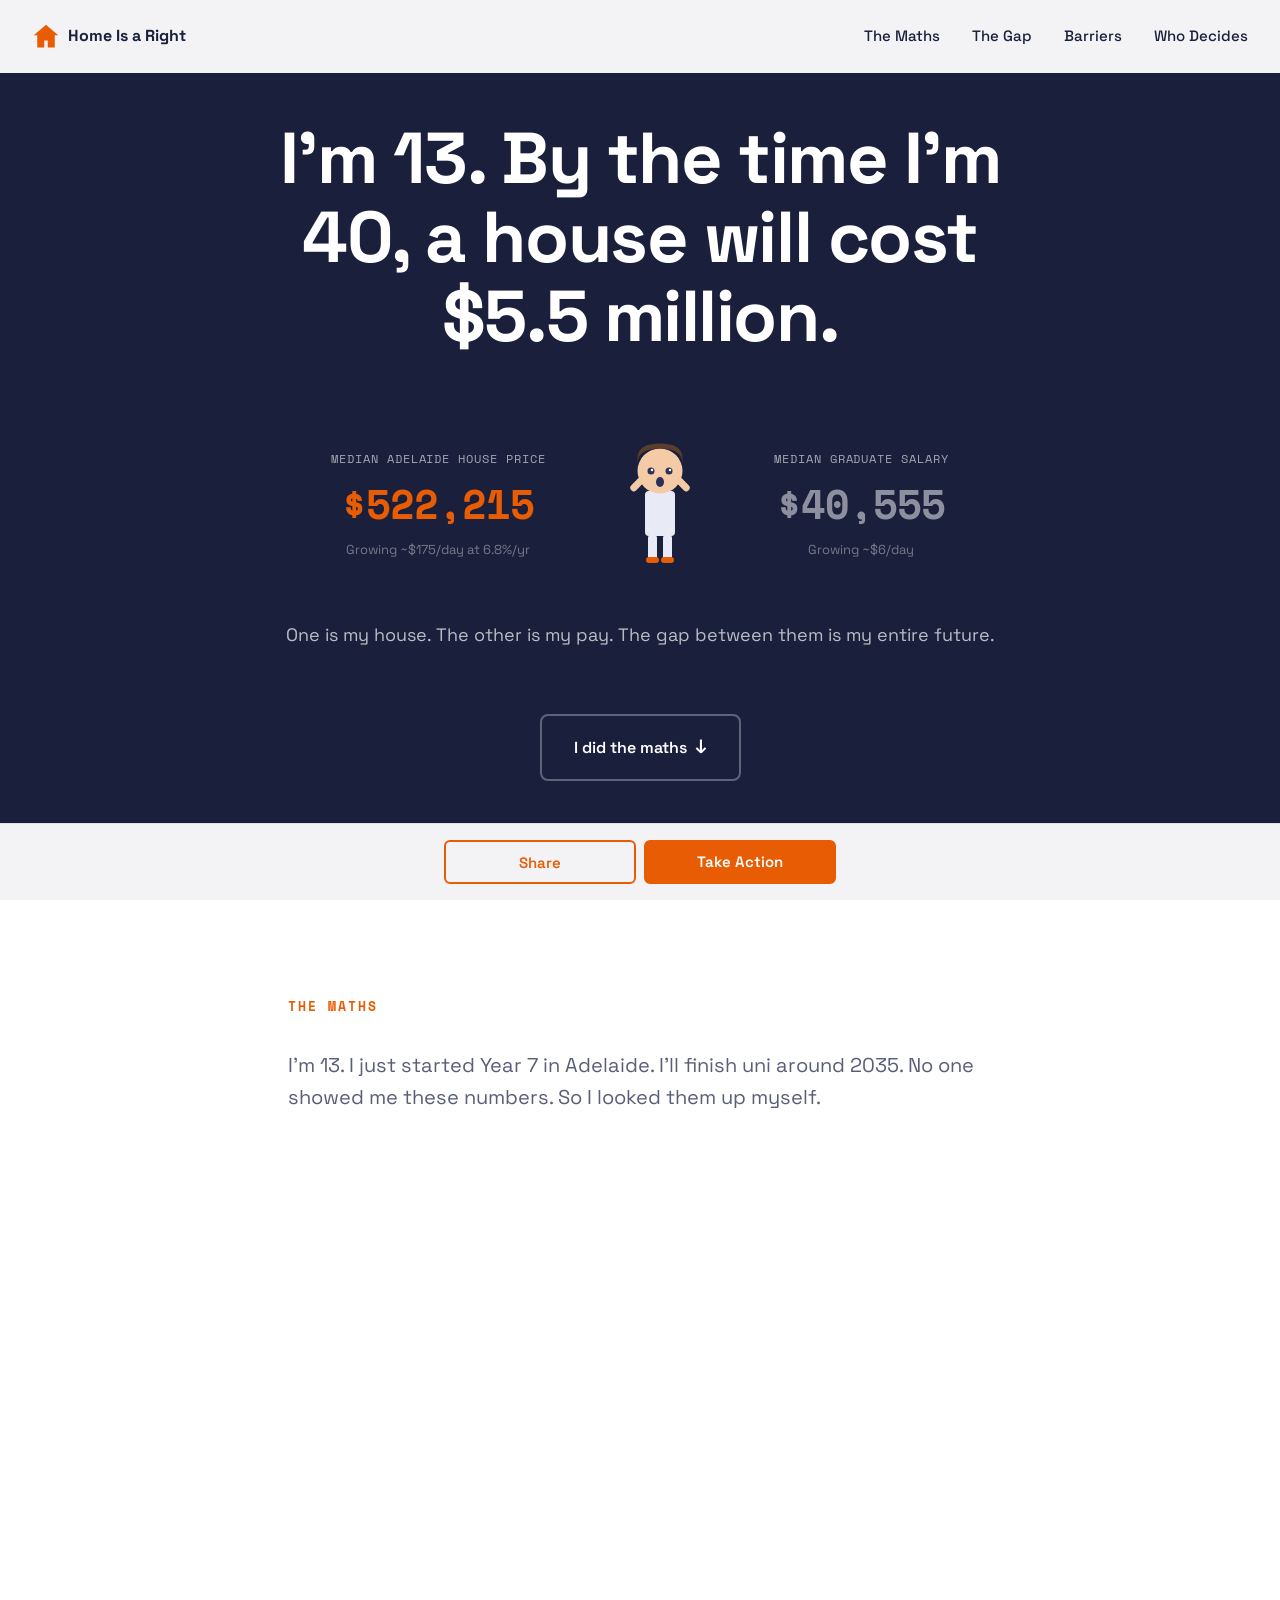
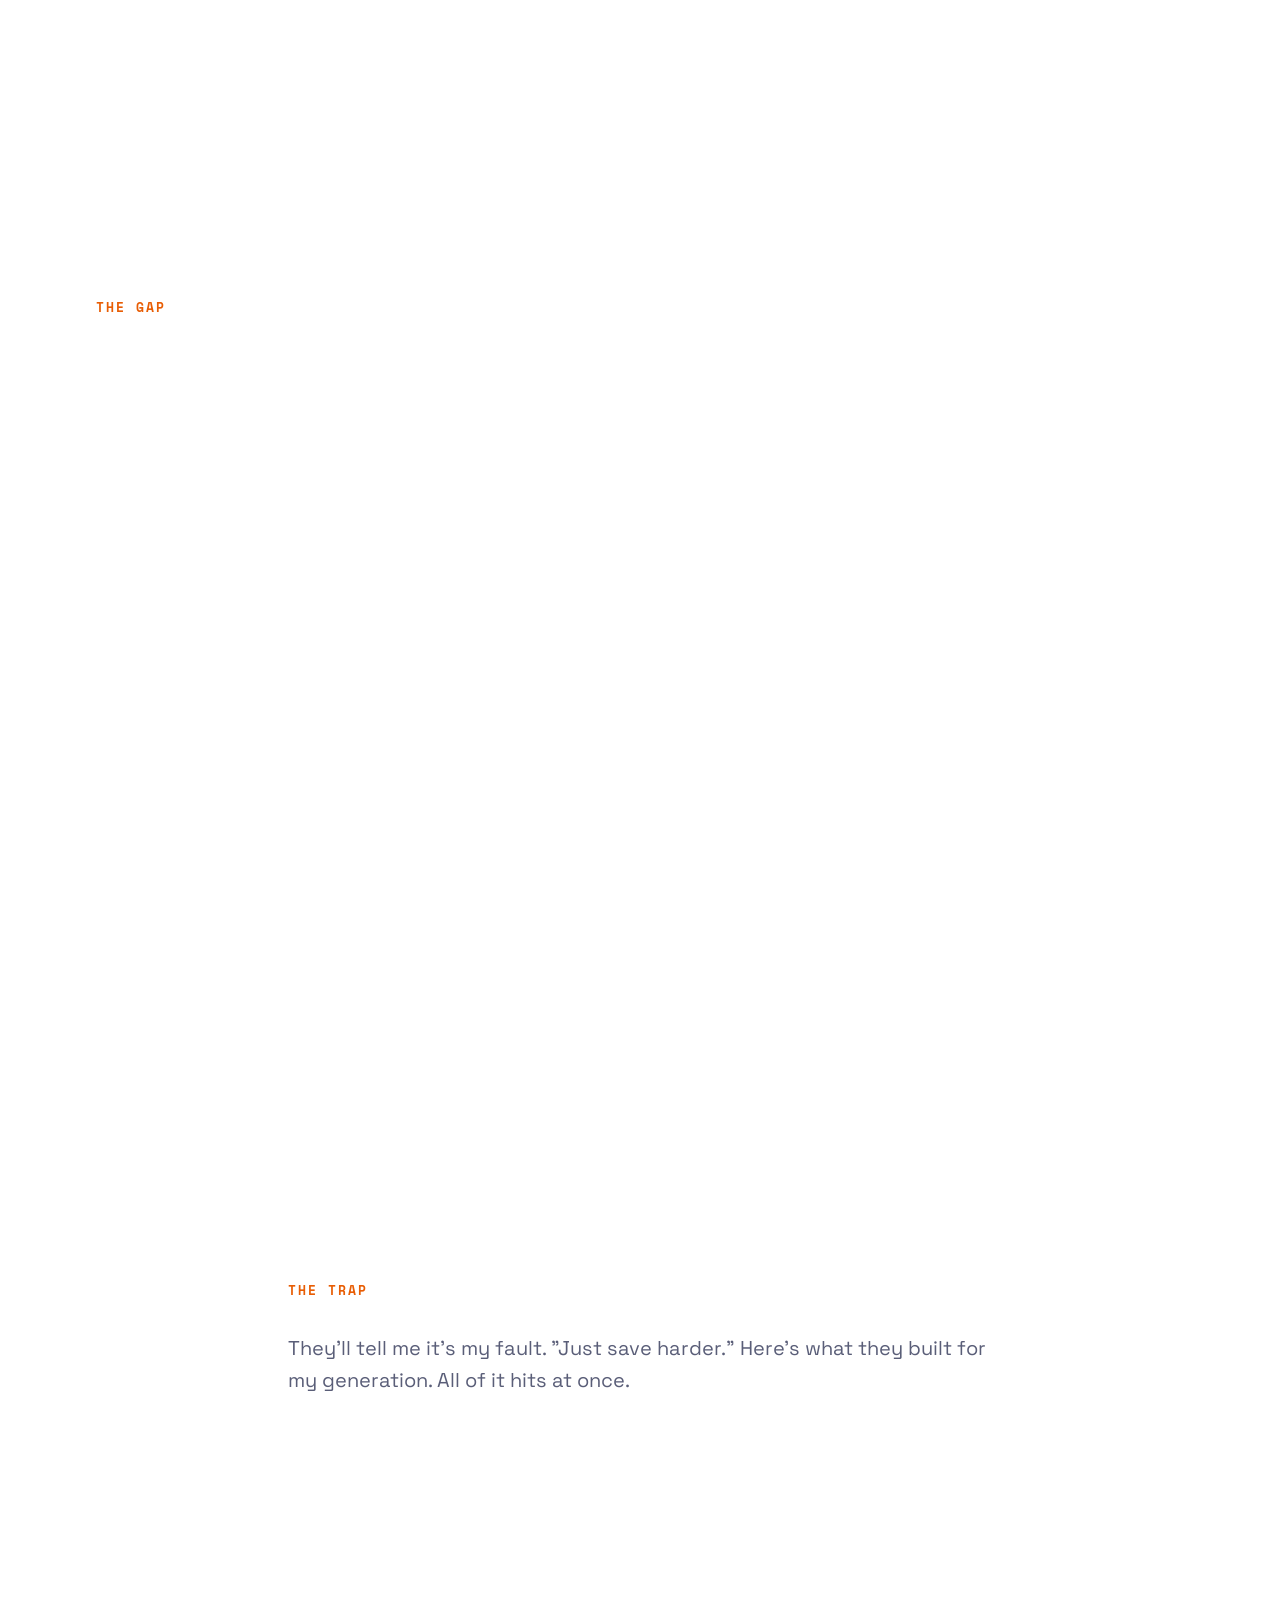
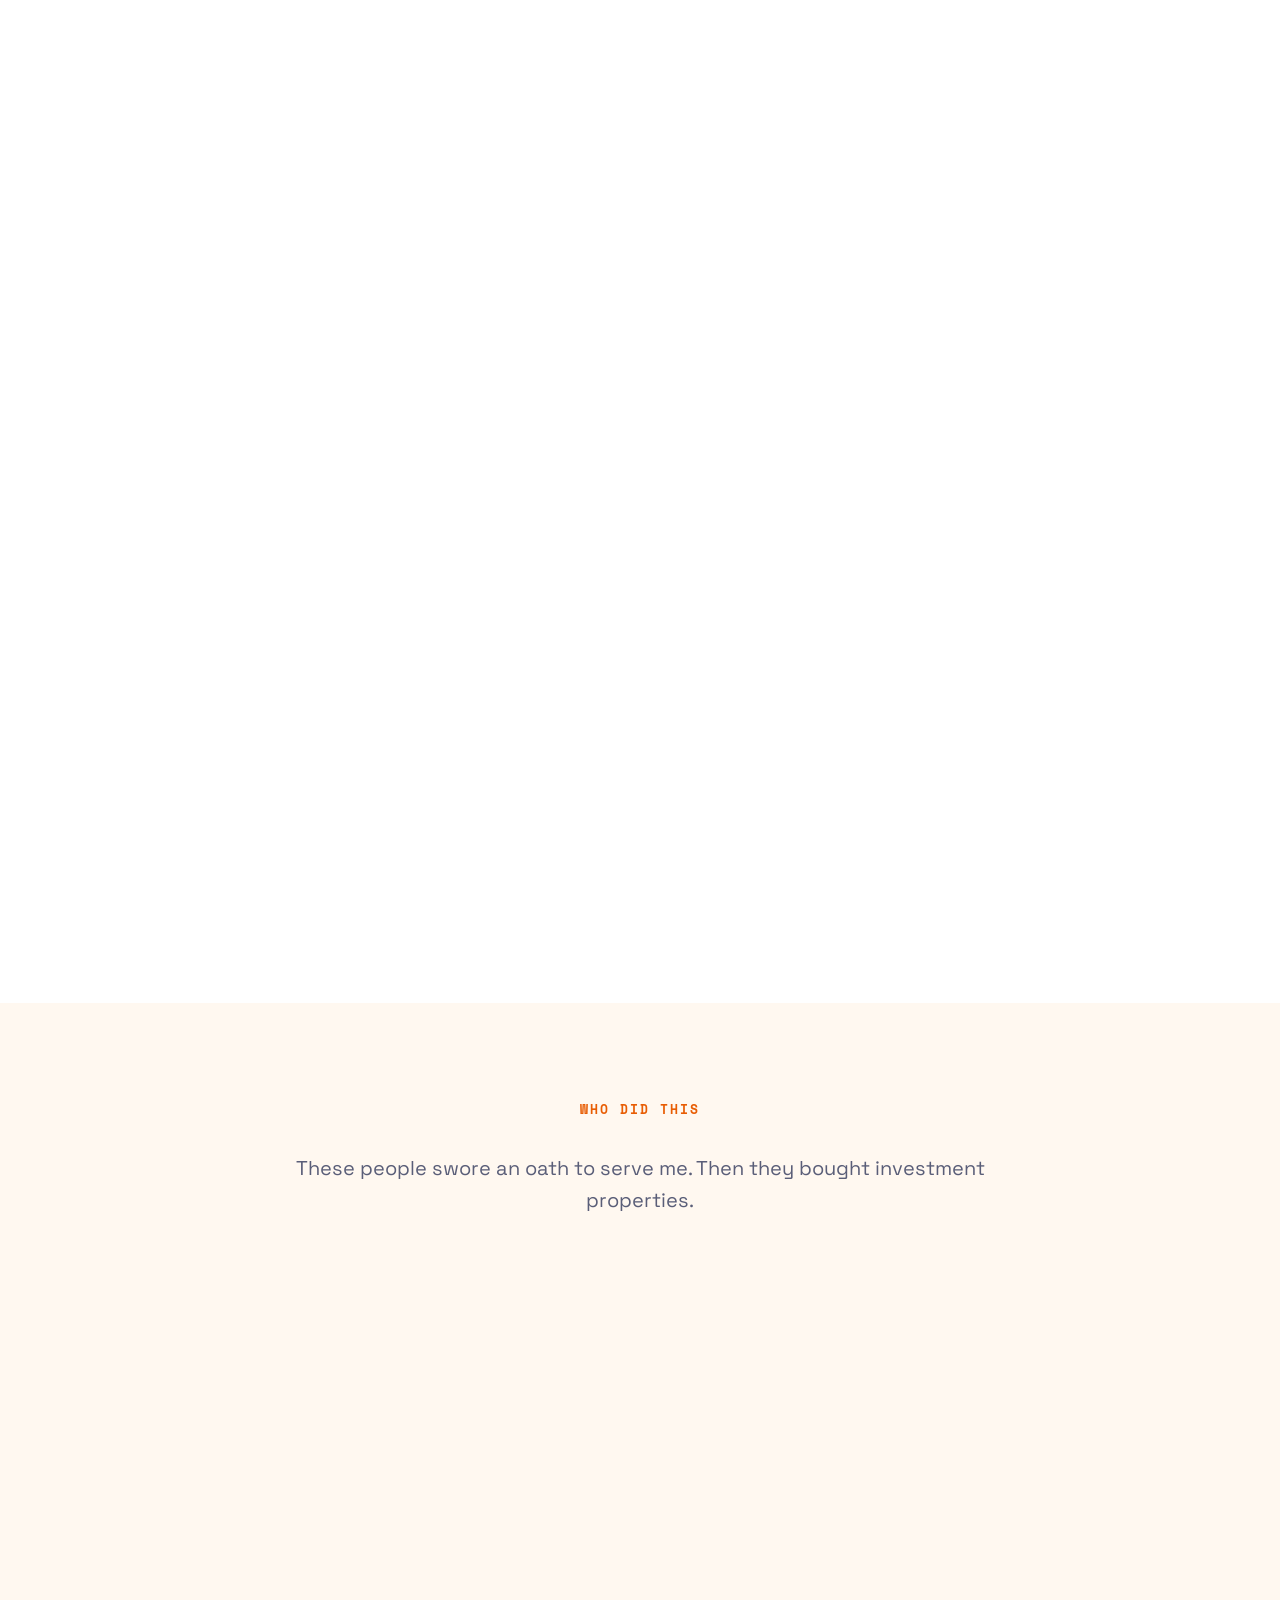
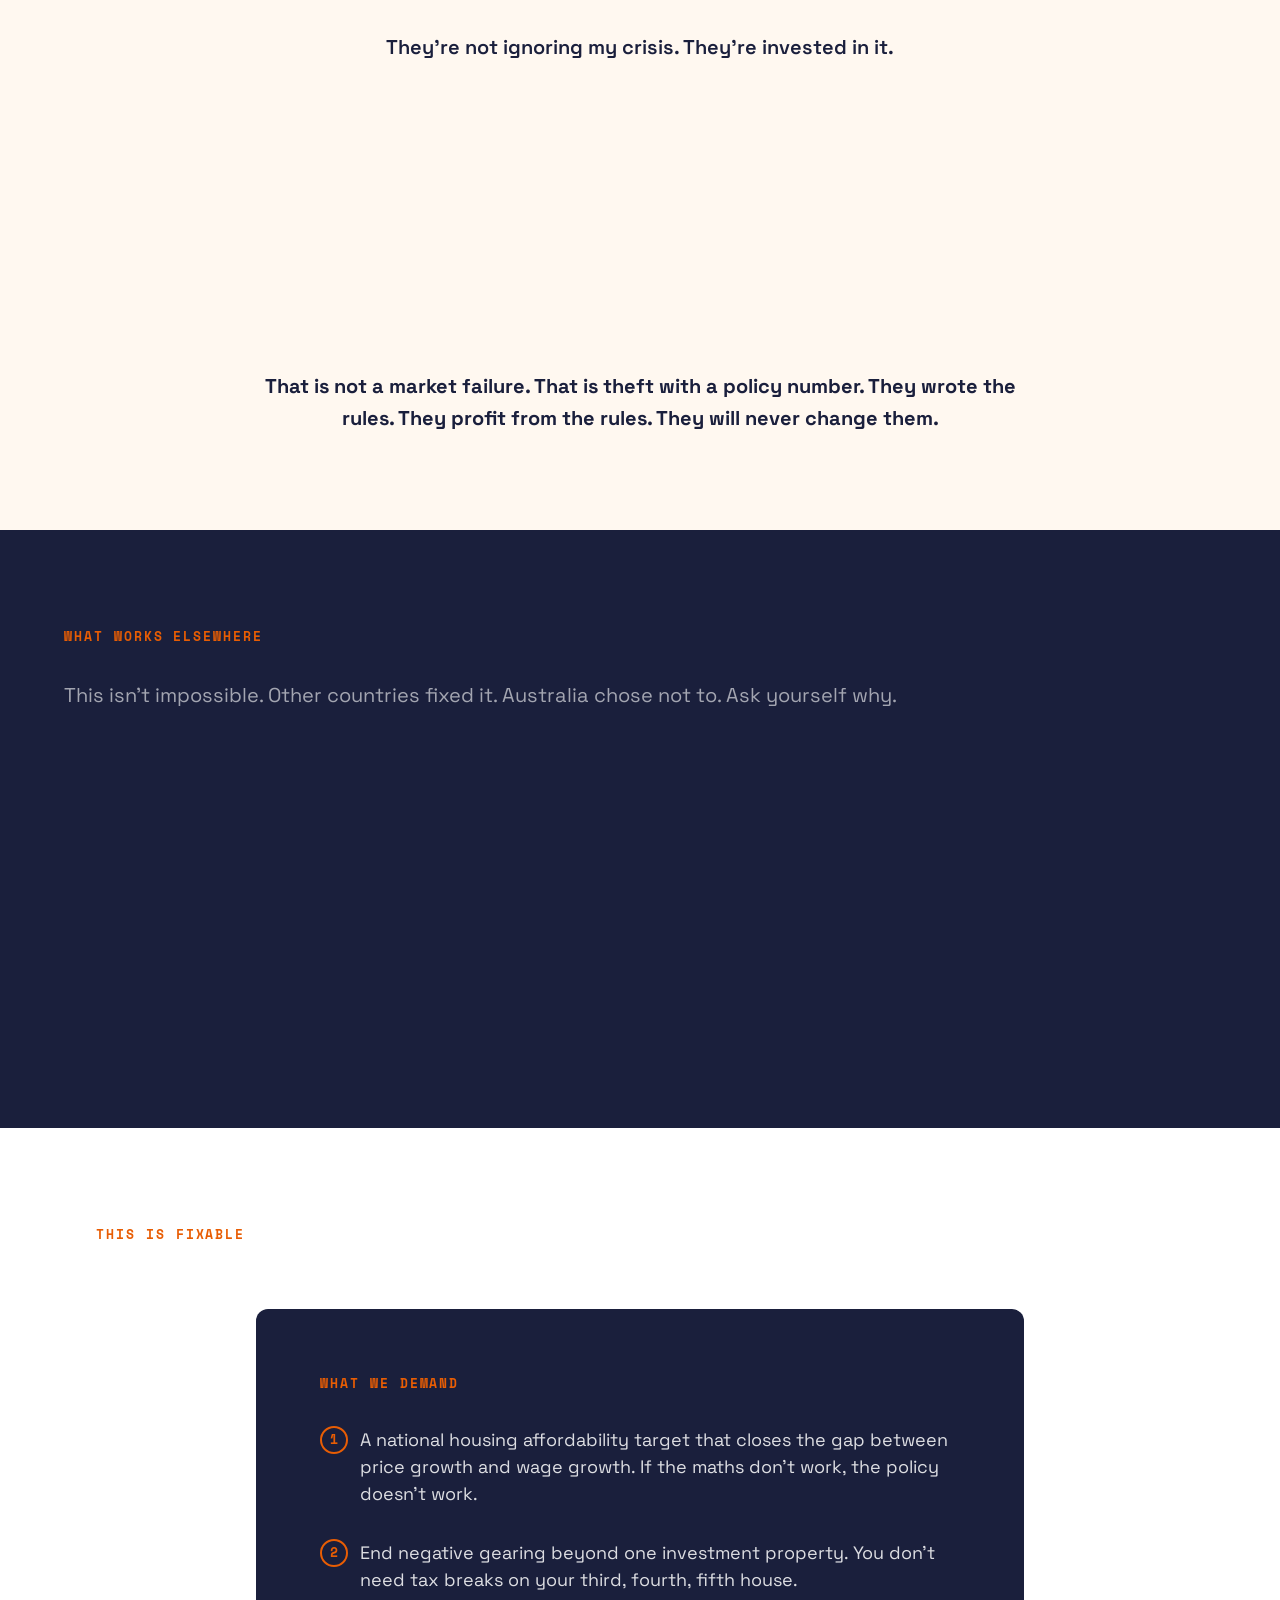
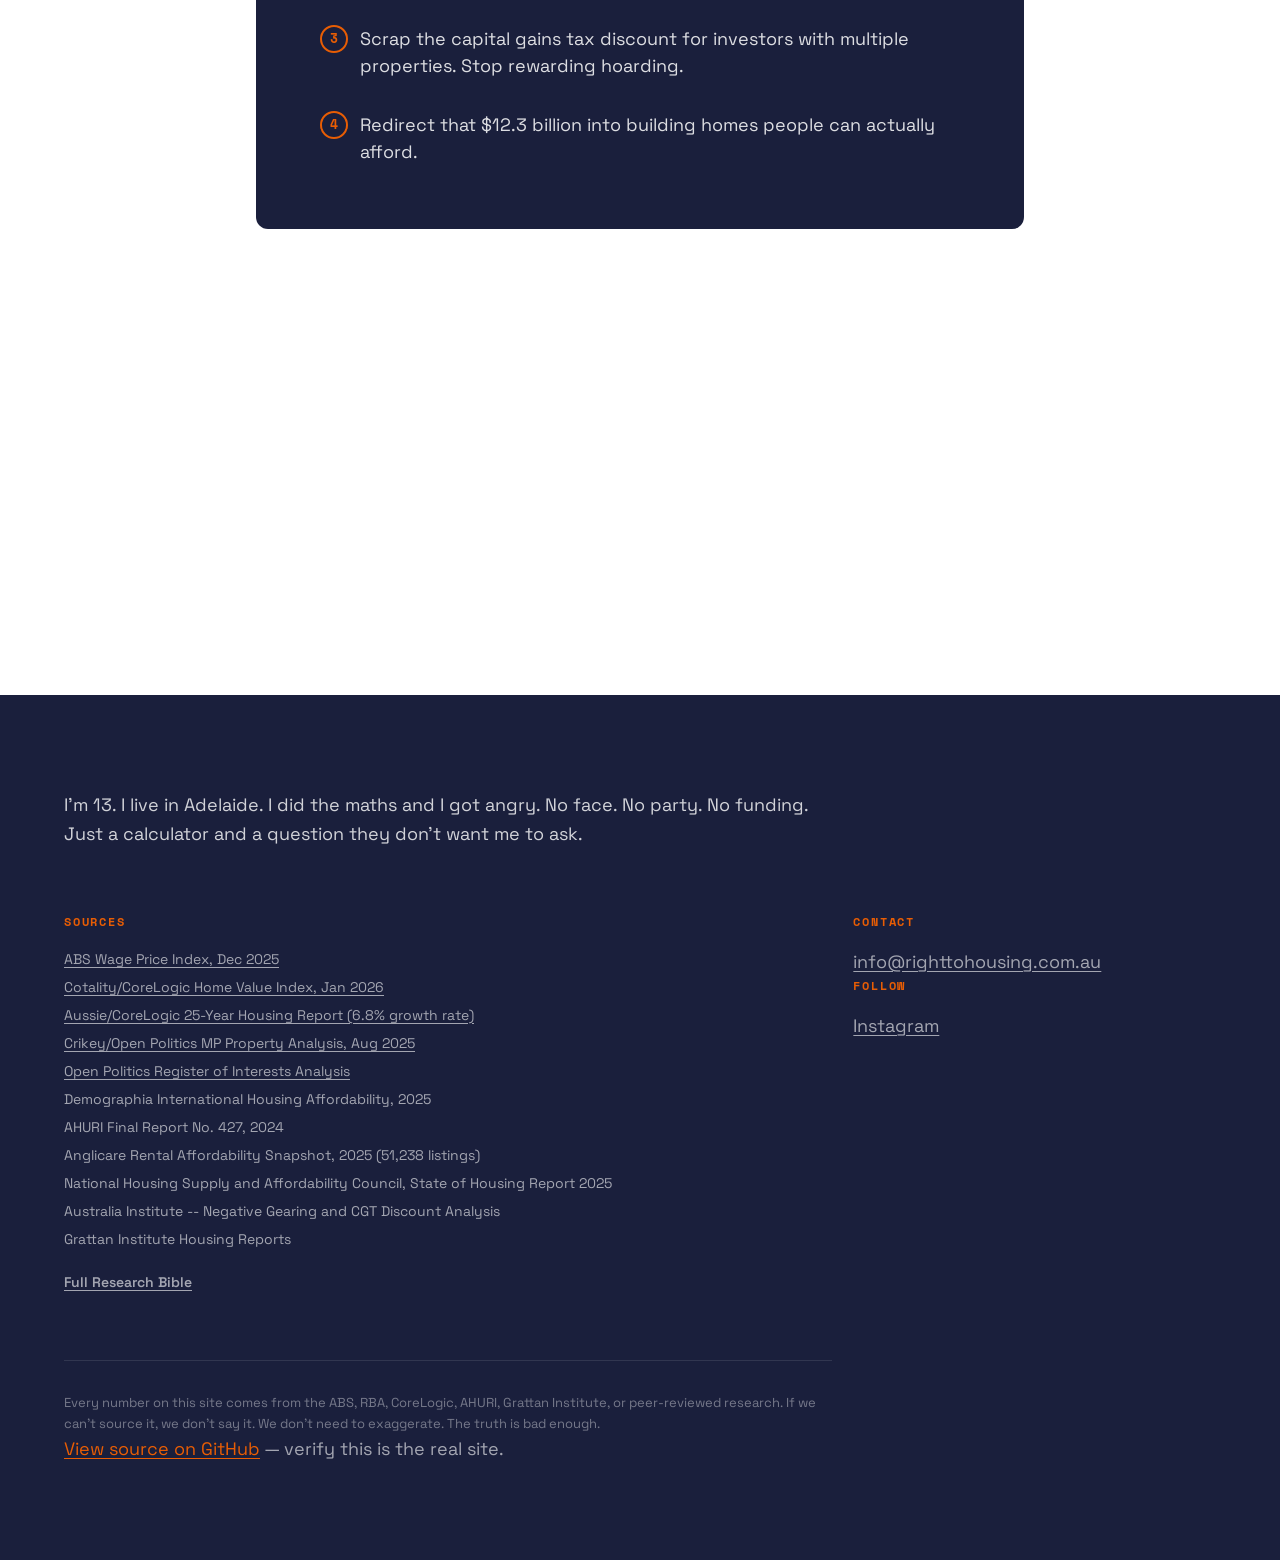
==== commit 38417c4e: "Remove outdated countdown section and timer code The election countdown was pointing to a past date " ====
--- a/docs/index.html
+++ b/docs/index.html
@@ -68,7 +68,6 @@
       <li><a href="#the-gap">The Gap</a></li>
       <li><a href="#barriers">Barriers</a></li>
       <li><a href="#who-decides">Who Decides</a></li>
-      <li><a href="#the-deadline">The Deadline</a></li>
     </ul>
   </nav>
 
@@ -353,37 +352,6 @@
     <p class="decides__verdict">That is not a market failure. That is theft with a policy number. They wrote the rules. They profit from the rules. They will never change them.</p>
   </section>
 
-  <!-- ============ THE DEADLINE ============ -->
-  <section id="the-deadline" class="watching" aria-label="The election deadline">
-    <h2 class="section-label">The Deadline</h2>
-
-    <div class="watching__countdown" data-animate>
-      <p class="watching__context">There is a federal election on 3 May 2025. Every MP who blocked reform, who profited from the crisis, who told us to "just save harder" — they're asking for our vote. This is the one moment they have to listen.</p>
-      <blockquote class="watching__question">What is your plan to make housing affordable?</blockquote>
-      <p class="watching__status">Make them answer before they get your vote.</p>
-
-      <div class="watching__timer" aria-label="Countdown to federal election">
-        <div class="watching__timer-unit">
-          <span class="watching__timer-number" id="countdown-days">--</span>
-          <span class="watching__timer-label">days</span>
-        </div>
-        <div class="watching__timer-unit">
-          <span class="watching__timer-number" id="countdown-hours">--</span>
-          <span class="watching__timer-label">hours</span>
-        </div>
-        <div class="watching__timer-unit">
-          <span class="watching__timer-number" id="countdown-minutes">--</span>
-          <span class="watching__timer-label">minutes</span>
-        </div>
-      </div>
-      <p class="watching__deadline-label">until the federal election</p>
-    </div>
-
-    <div class="watching__context-block" data-animate>
-      <p>Housing affordability is the number one issue for voters under 40. They know this. They've known for years.</p>
-      <p><strong>Every party has a housing policy. None of them fix the maths. Prices grow at 6.8%. Wages grow at 3%. Until they close that gap, everything else is a press release.</strong></p>
-    </div>
-  </section>
 
   <!-- ============ WHAT WORKS ============ -->
   <section id="what-works" class="works" aria-label="International models that work">
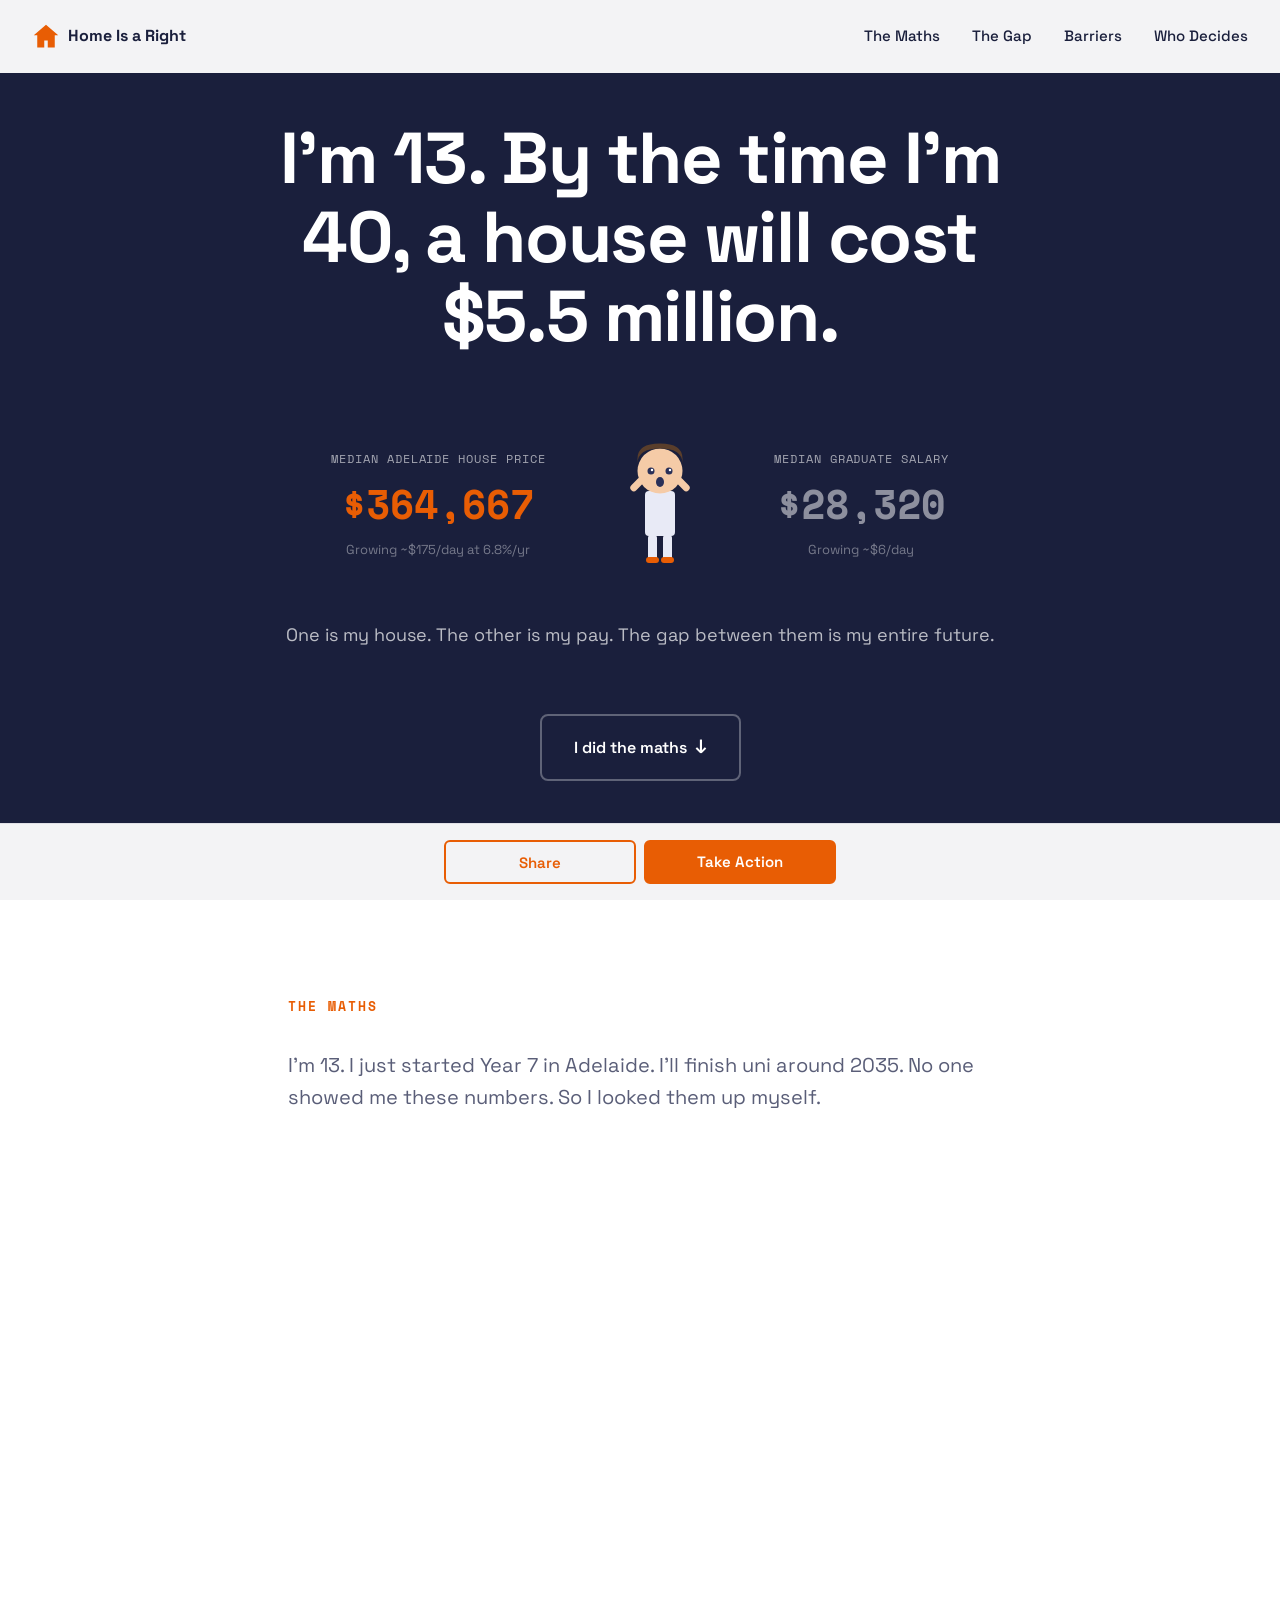
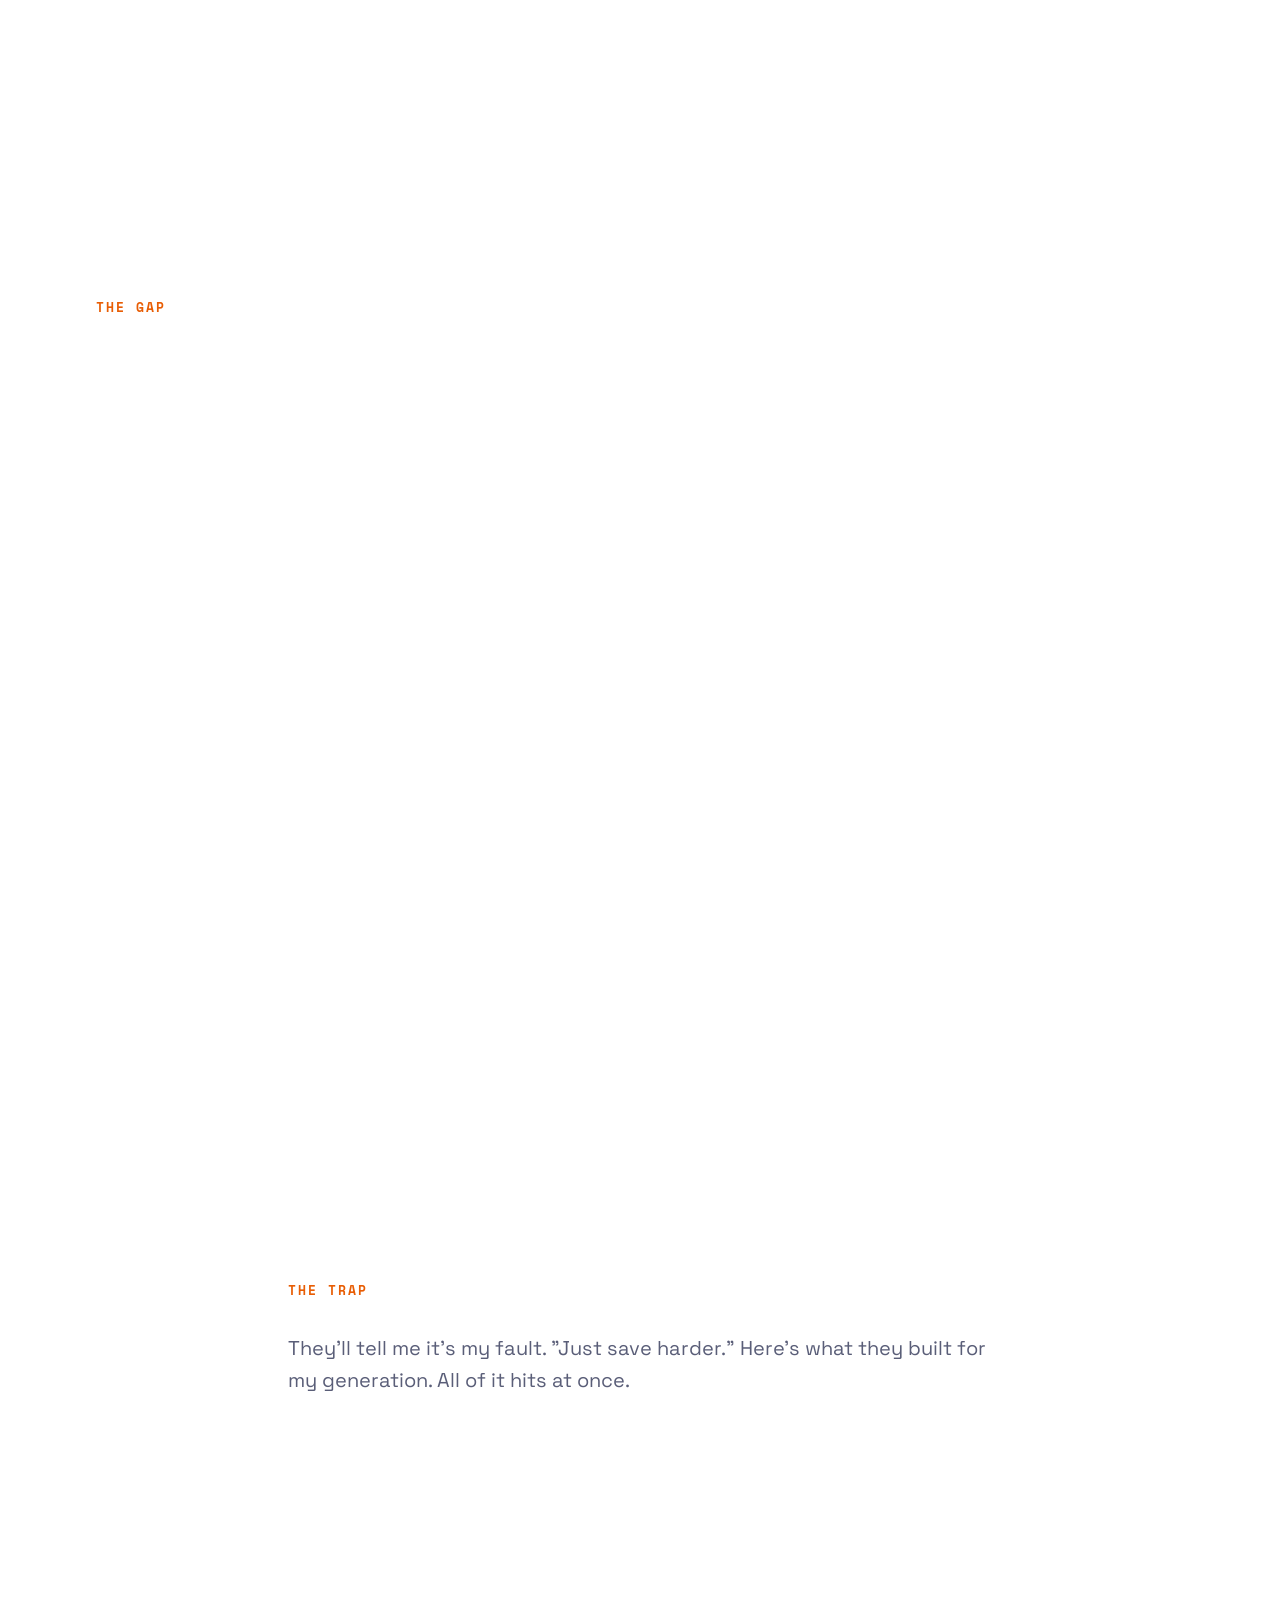
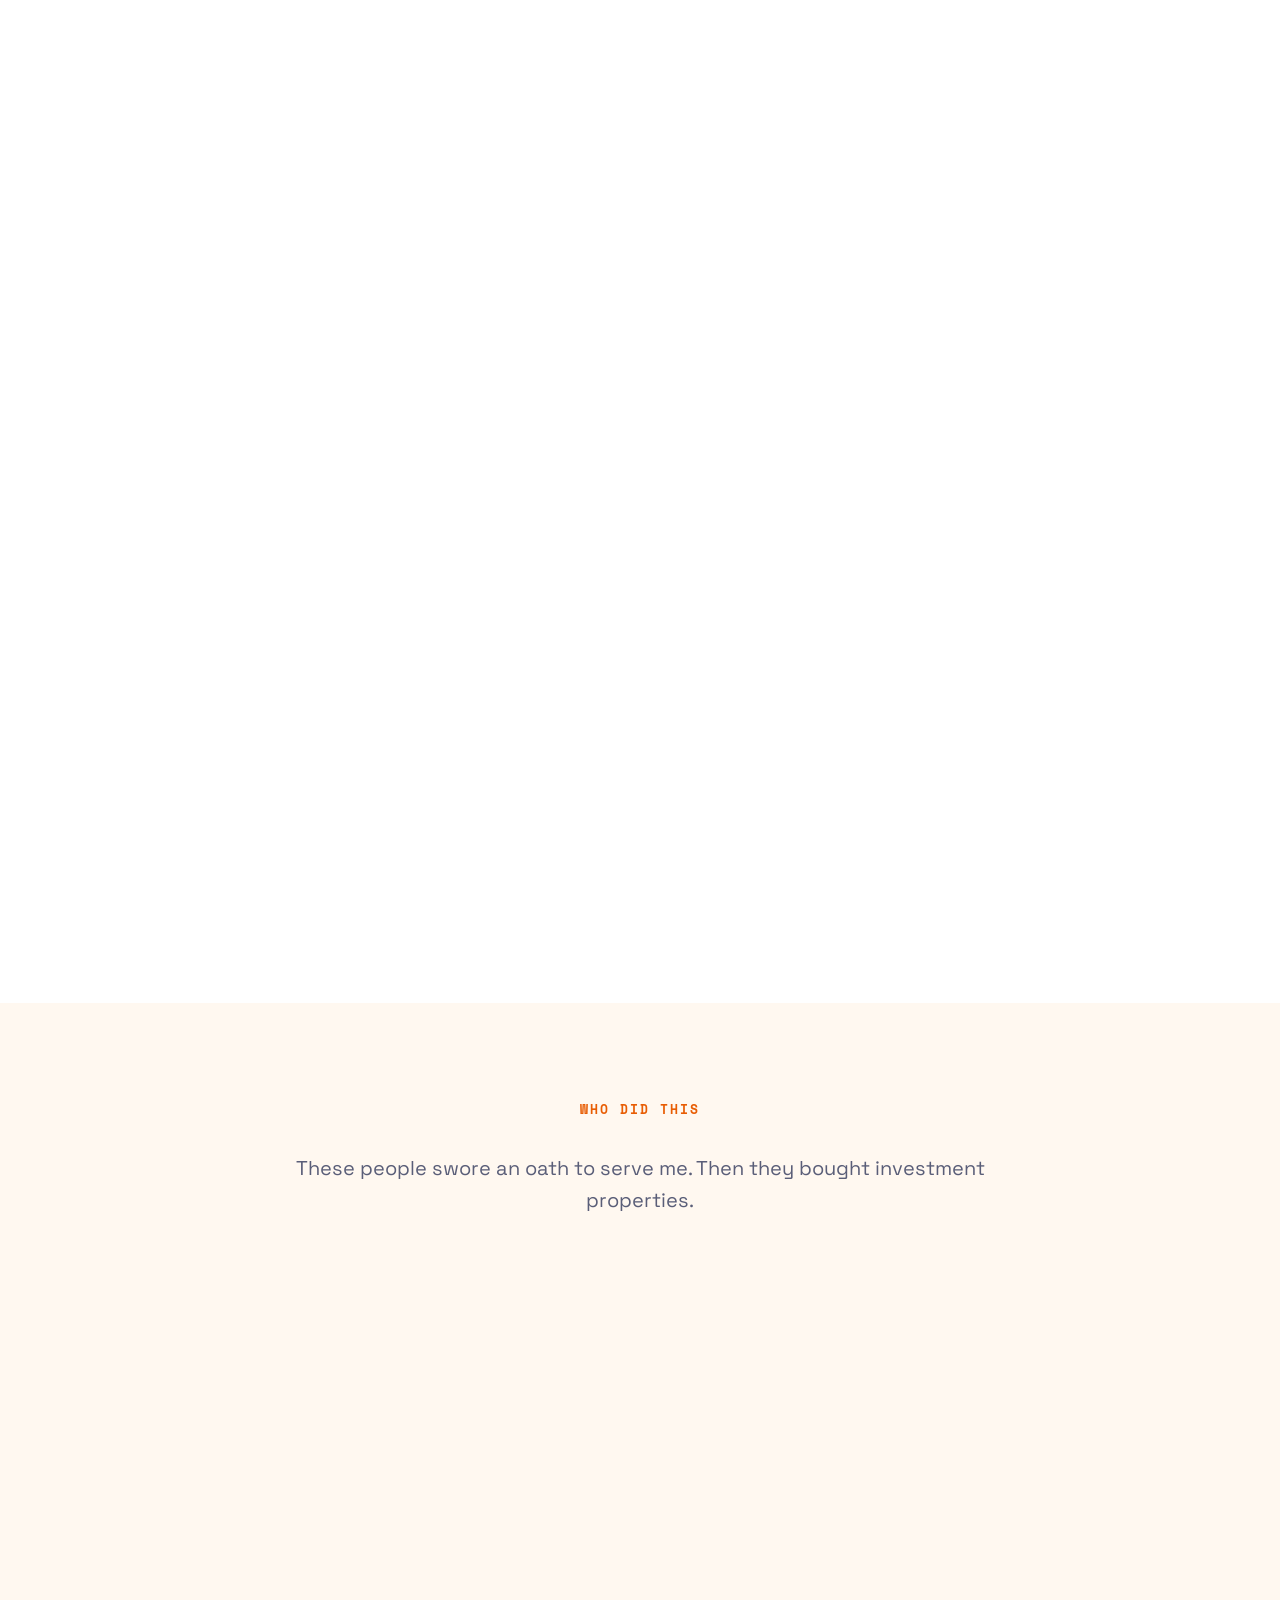
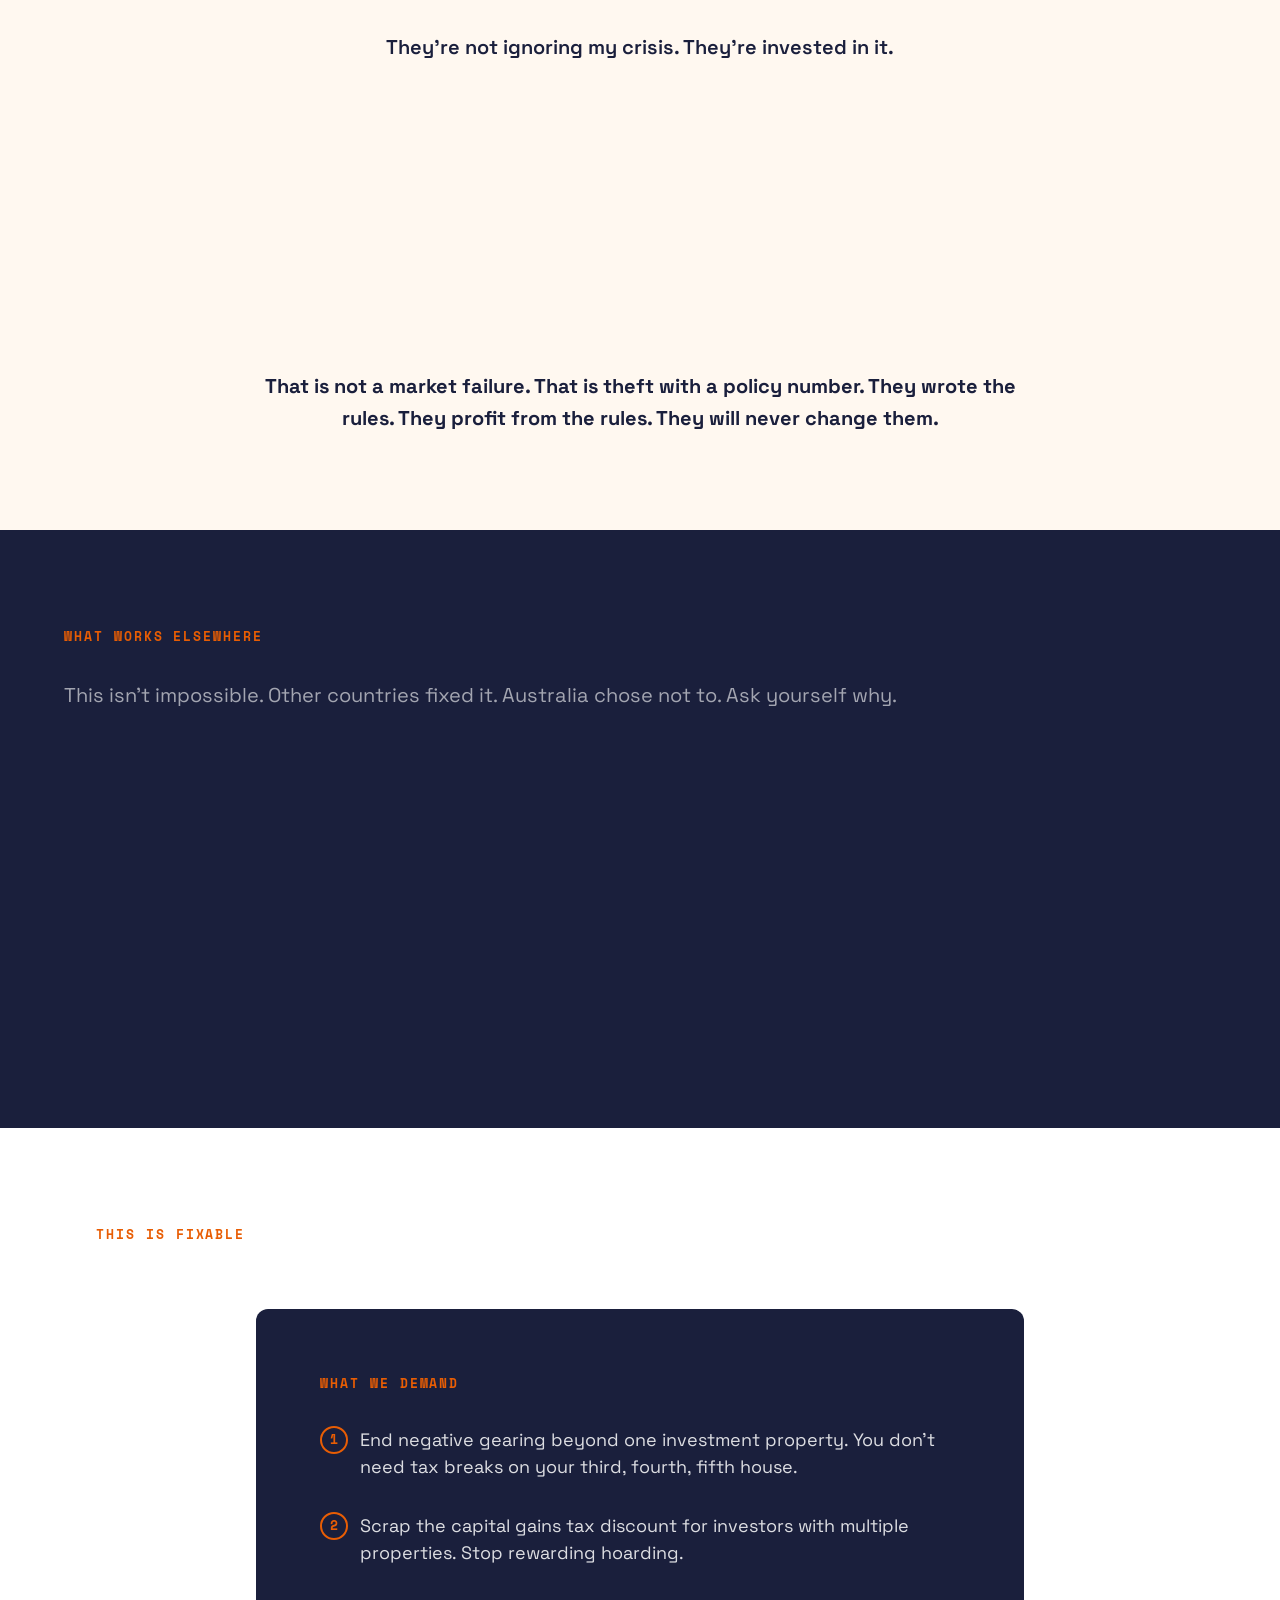
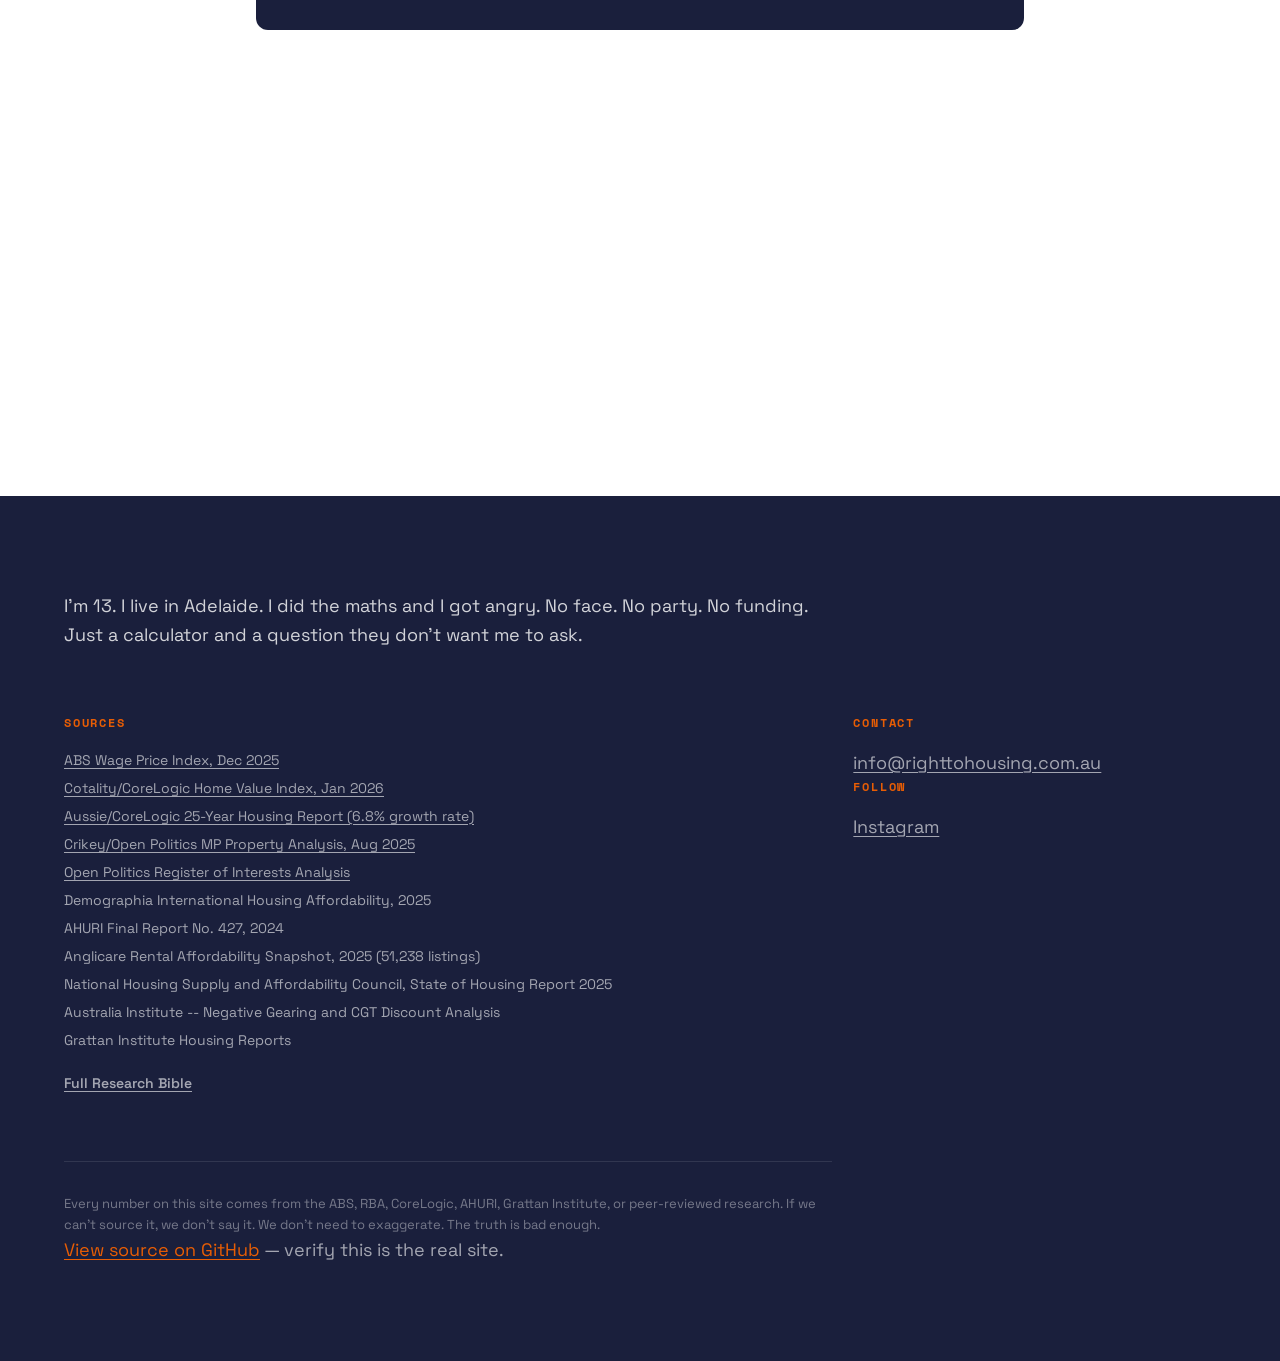
==== commit 1b37cd73: "Remove demand items 1 and 4, keep negative gearing and CGT demands Co-Authored-By: Claude Opus 4.6 (" ====
--- a/docs/index.html
+++ b/docs/index.html
@@ -389,10 +389,8 @@
     <div class="ask__demands">
       <h3 class="ask__demands-title">What we demand</h3>
       <ol class="ask__demands-list">
-        <li>A national housing affordability target that closes the gap between price growth and wage growth. If the maths don't work, the policy doesn't work.</li>
         <li>End negative gearing beyond one investment property. You don't need tax breaks on your third, fourth, fifth house.</li>
         <li>Scrap the capital gains tax discount for investors with multiple properties. Stop rewarding hoarding.</li>
-        <li>Redirect that $12.3 billion into building homes people can actually afford.</li>
       </ol>
     </div>
 
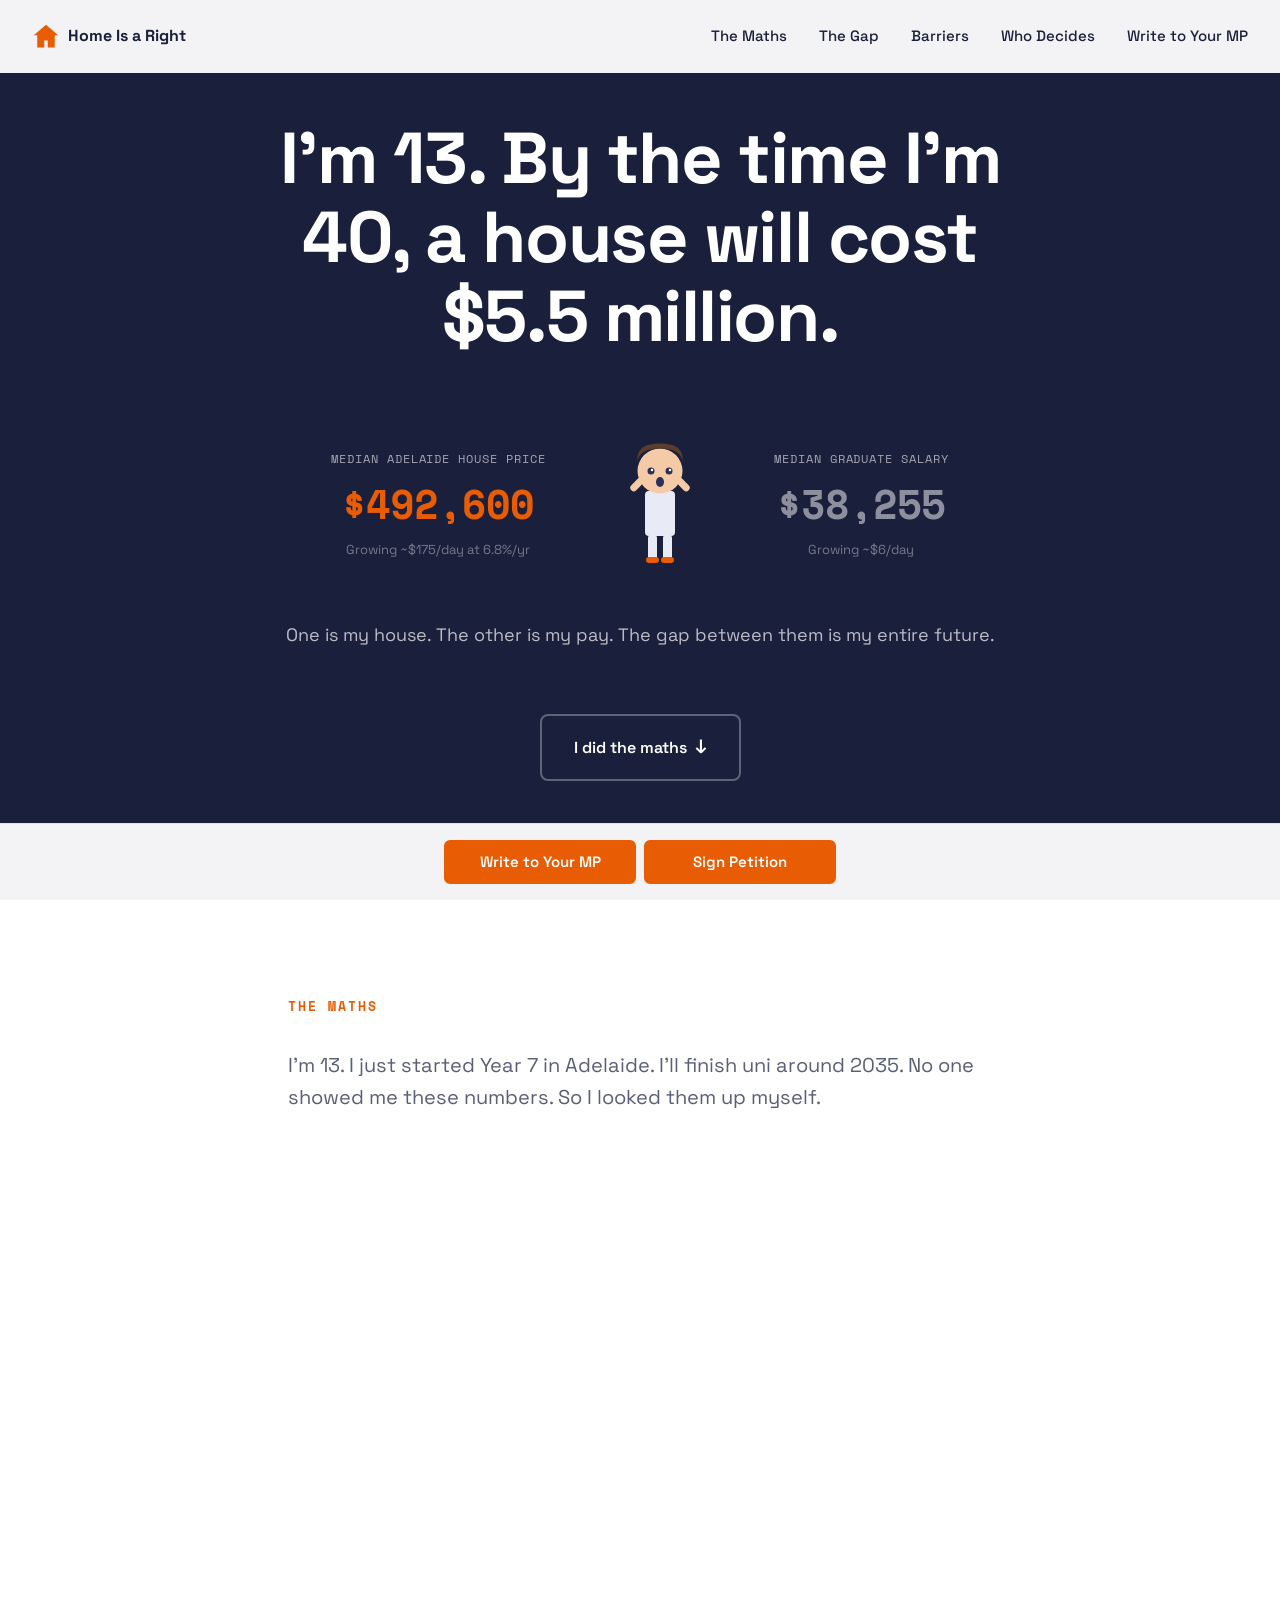
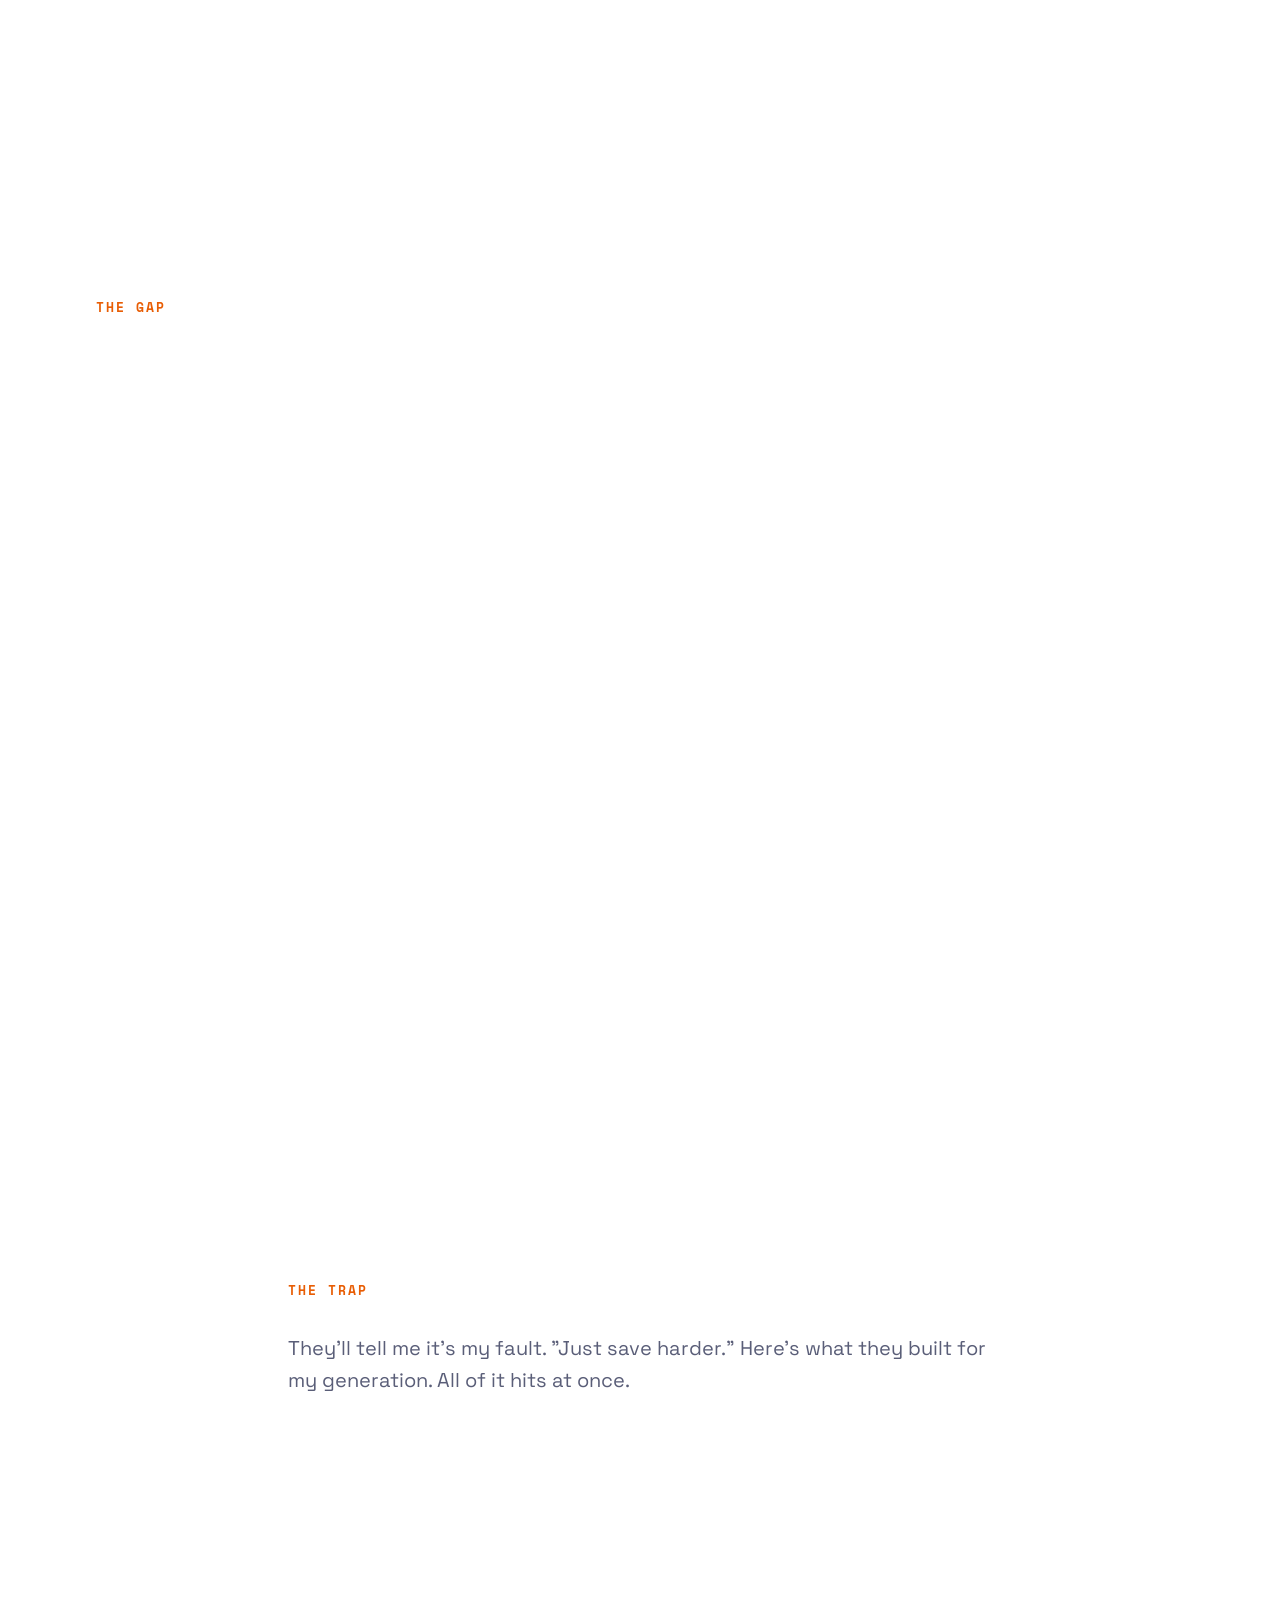
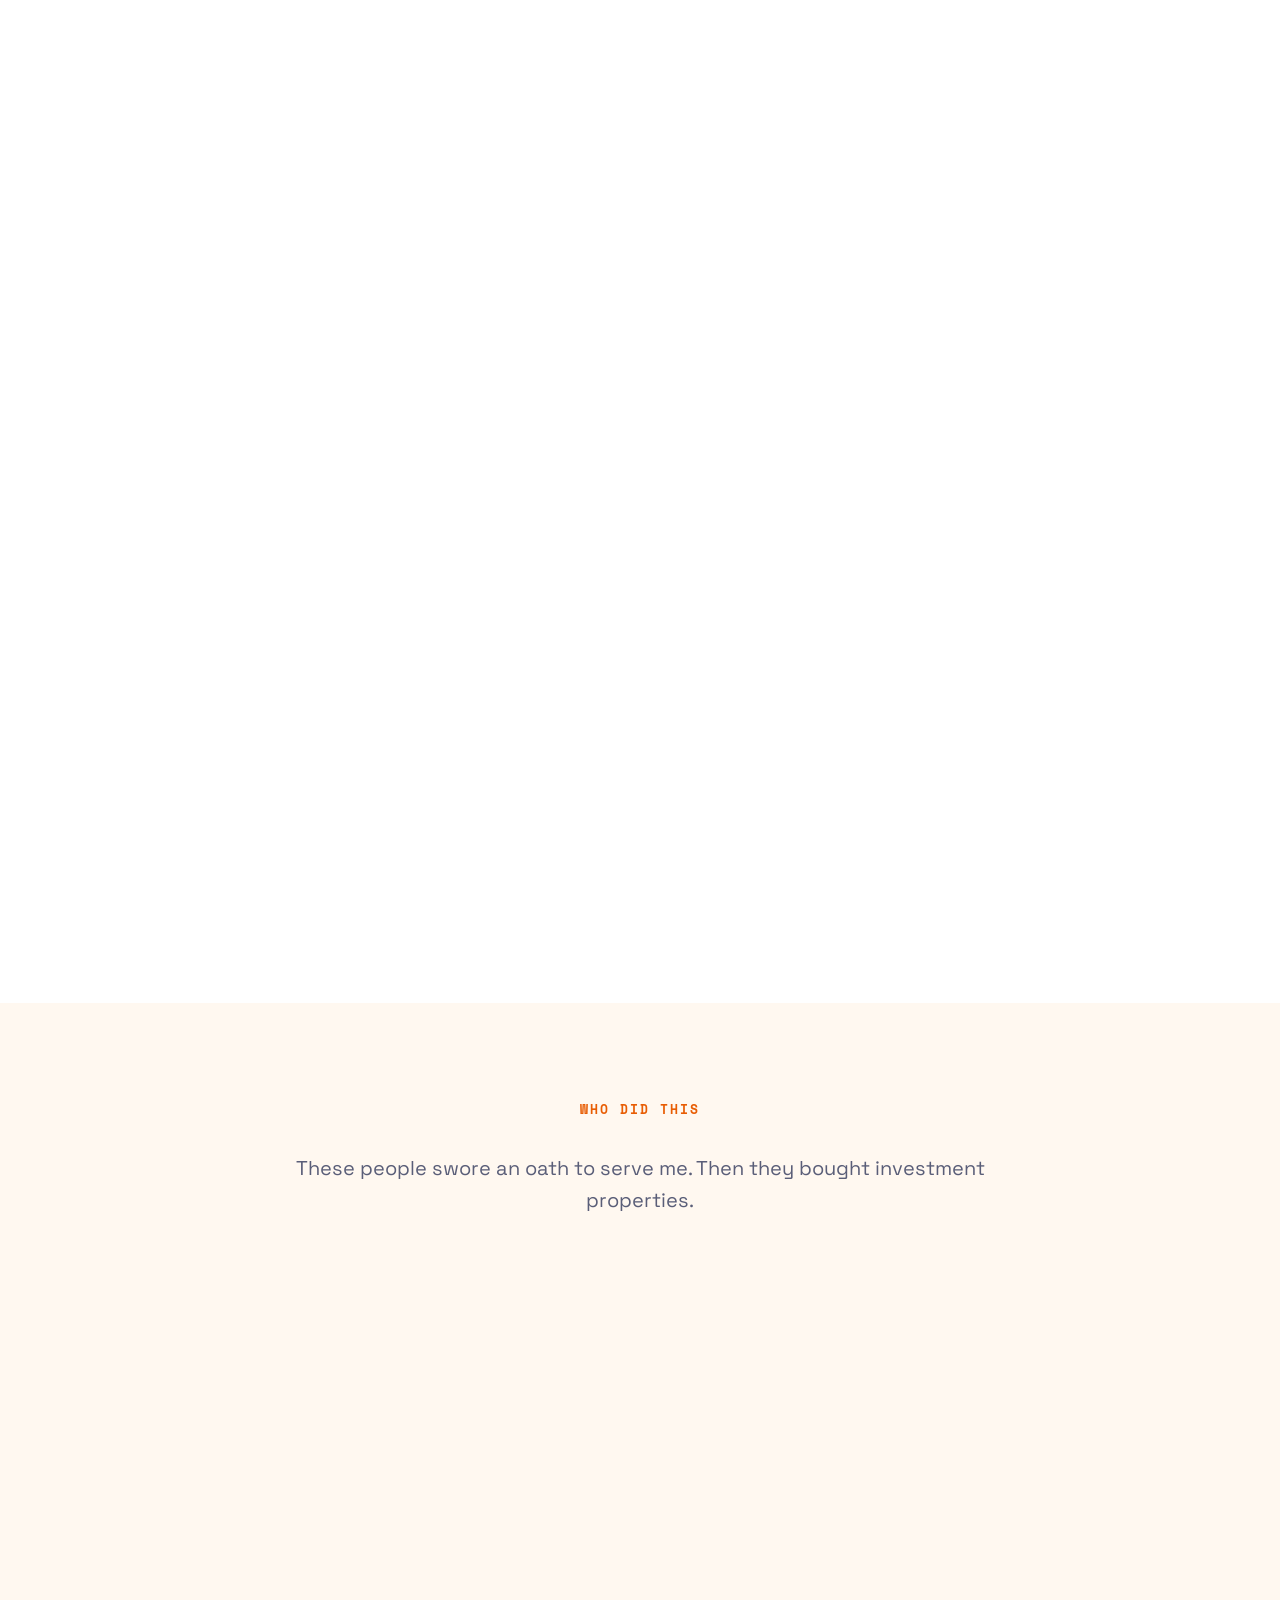
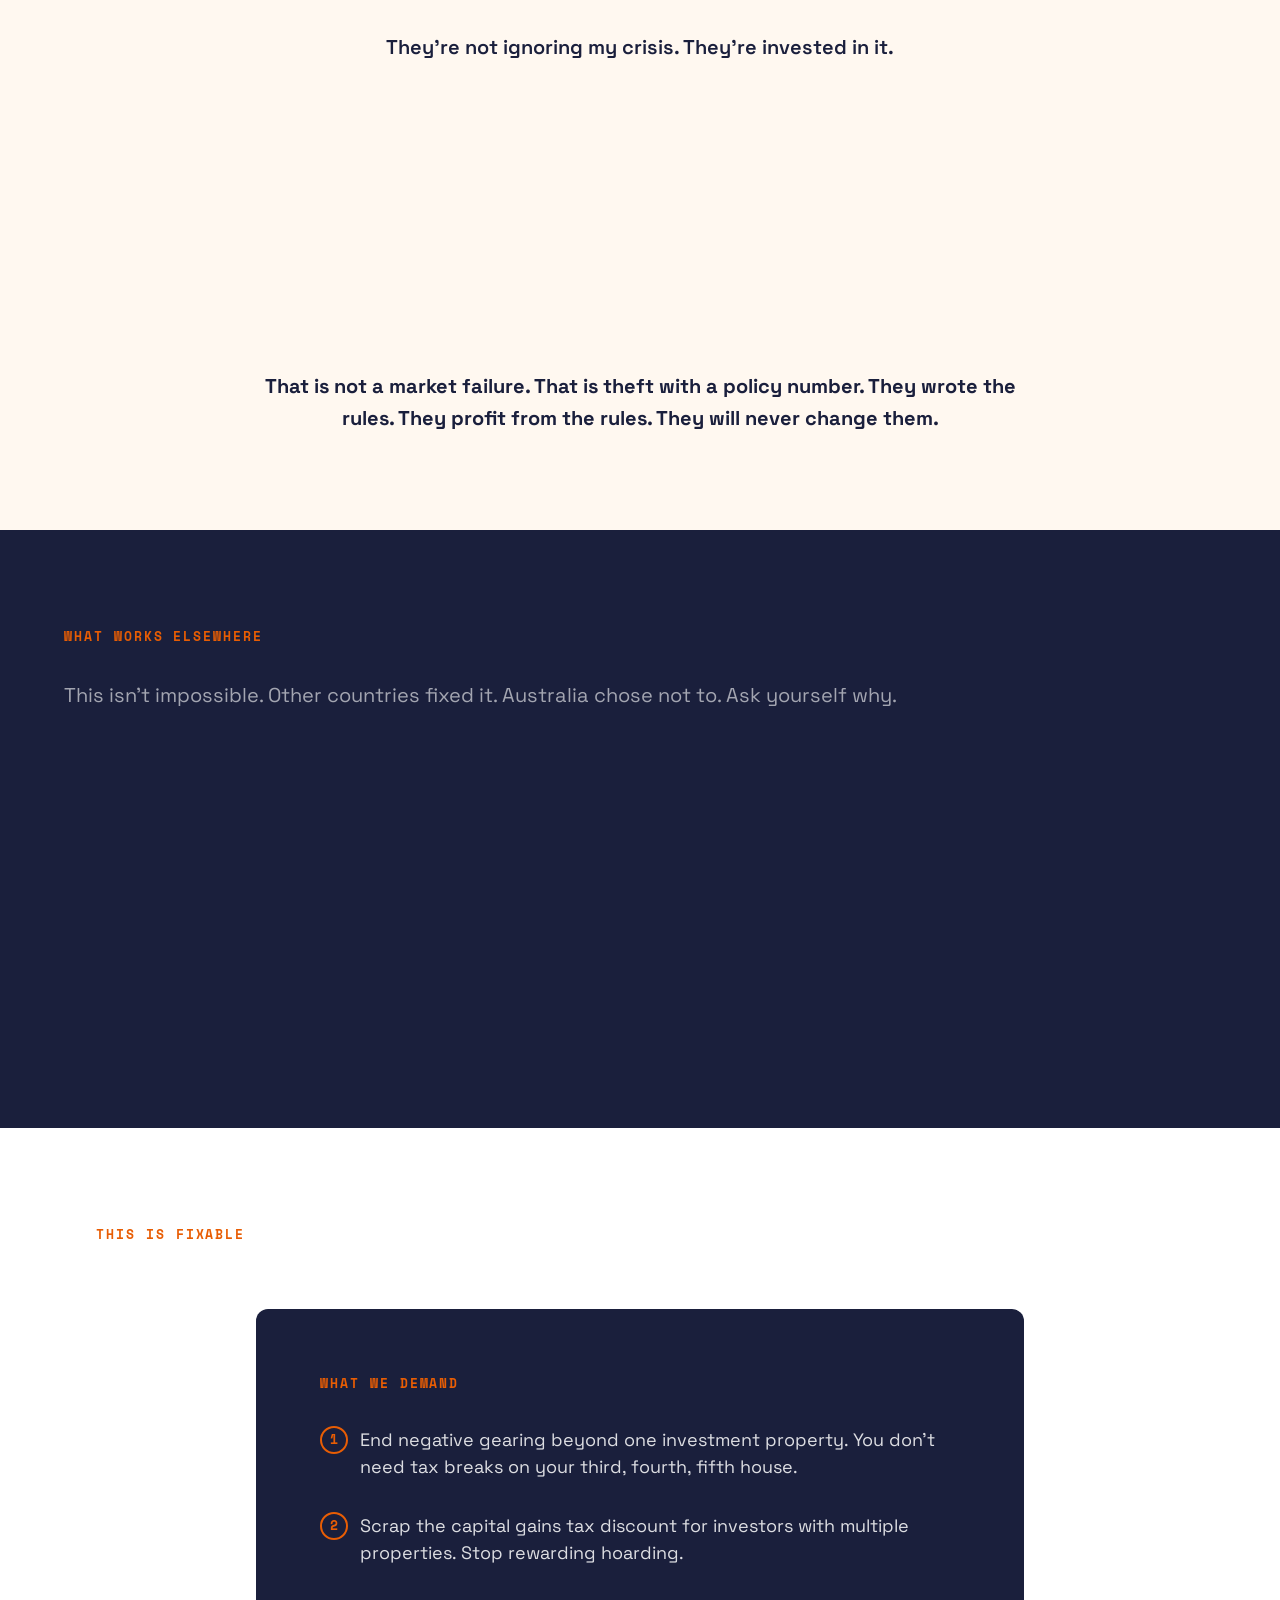
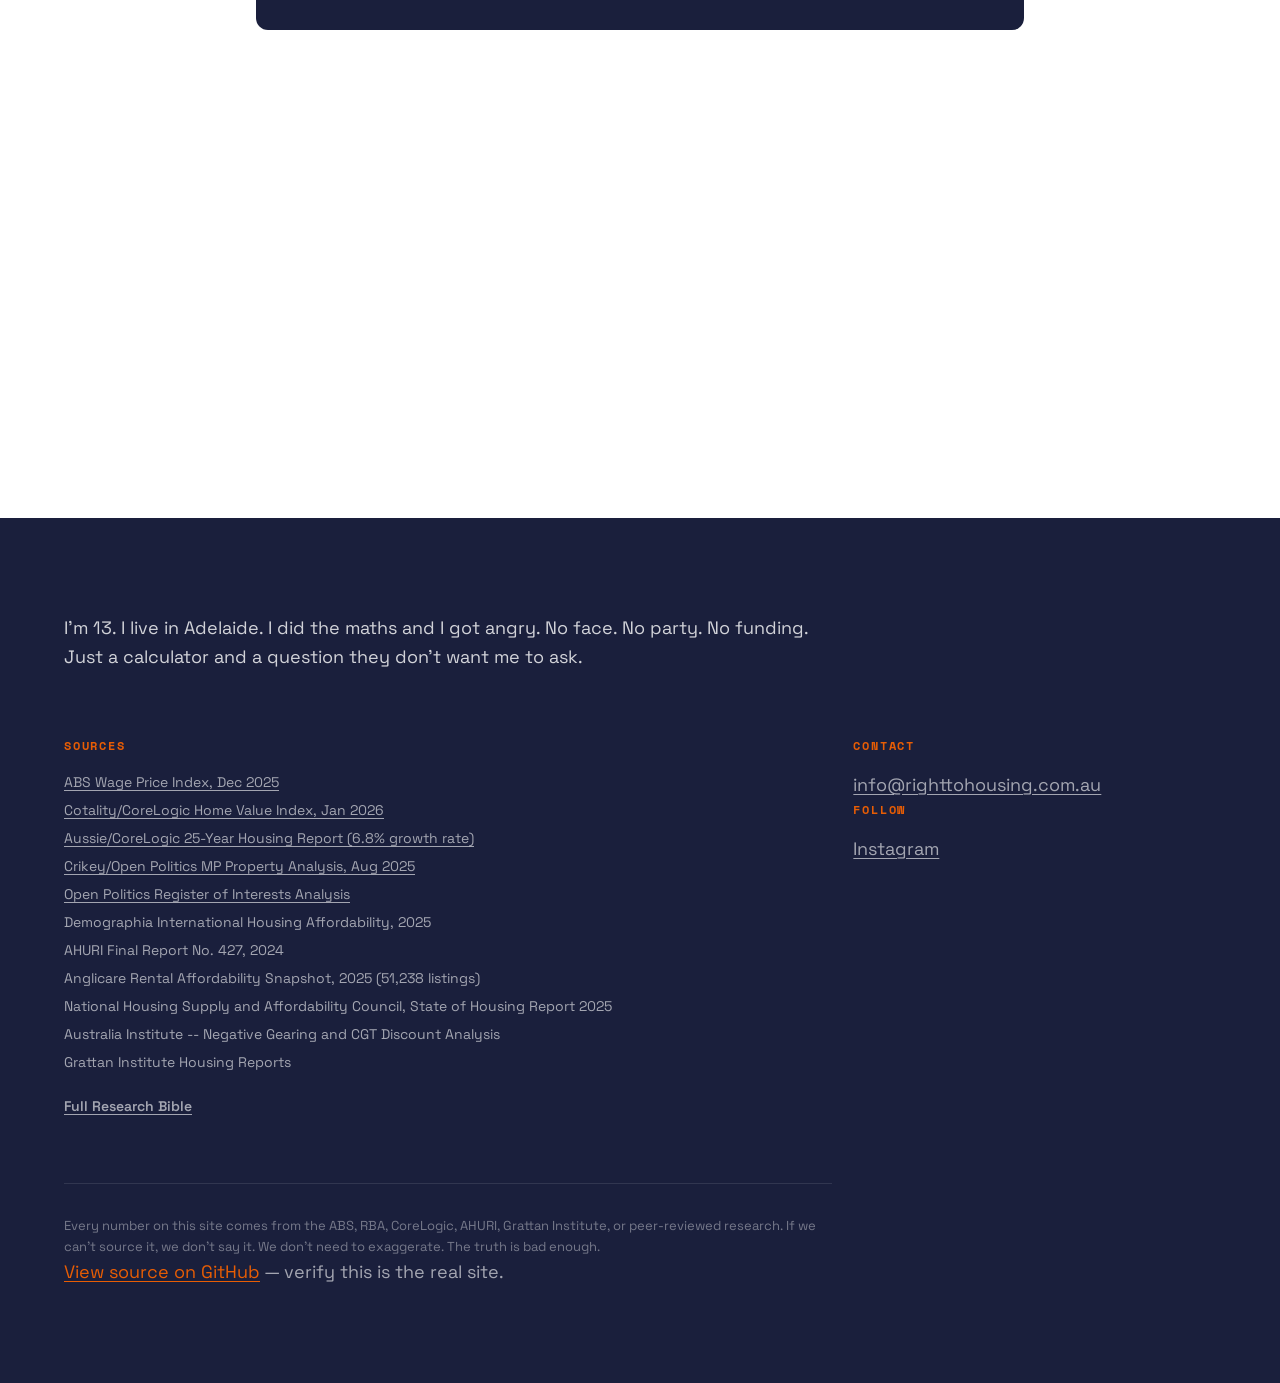
==== commit a9051c24: "Update docs, add write page, gitignore political outreach outputs - Add write.html page and represen" ====
--- a/docs/index.html
+++ b/docs/index.html
@@ -68,6 +68,7 @@
       <li><a href="#the-gap">The Gap</a></li>
       <li><a href="#barriers">Barriers</a></li>
       <li><a href="#who-decides">Who Decides</a></li>
+      <li><a href="write.html" class="nav__write">Write to Your MP</a></li>
     </ul>
   </nav>
 
@@ -396,6 +397,12 @@
 
     <div class="ask__paths">
       <div class="ask__path" data-animate>
+        <h3 class="ask__path-title">Write</h3>
+        <p class="ask__path-desc">We wrote a letter to every MP and Senator. Find yours, add your name, and hit send. 226 politicians. 2 minutes.</p>
+        <a href="write.html" class="ask__button ask__button--primary">Write to your MP</a>
+      </div>
+
+      <div class="ask__path" data-animate>
         <h3 class="ask__path-title">Sign</h3>
         <p class="ask__path-desc">Back these demands. Tell them a 13-year-old did the maths they wouldn't.</p>
         <a href="https://www.change.org/p/i-m-13-i-ll-be-past-40-before-i-can-afford-a-house-australia-has-a-right-to-housing?recruiter=541626869&recruited_by_id=feca9b70-1ae6-11e6-a24c-1528d4a5eaad&utm_source=share_petition&utm_campaign=starter_onboarding_share_personal&utm_medium=copylink&share_id=hBjfHWZYxf" target="_blank" rel="noopener" class="ask__button ask__button--primary">Sign the petition</a>
@@ -450,8 +457,8 @@
   </footer>
 
   <div class="fixed-cta">
-    <button class="fixed-cta__btn fixed-cta__btn--share" data-share="copy">Share</button>
-    <a href="https://www.change.org/p/i-m-13-i-ll-be-past-40-before-i-can-afford-a-house-australia-has-a-right-to-housing?recruiter=541626869&recruited_by_id=feca9b70-1ae6-11e6-a24c-1528d4a5eaad&utm_source=share_petition&utm_campaign=starter_onboarding_share_personal&utm_medium=copylink&share_id=hBjfHWZYxf" target="_blank" rel="noopener" class="fixed-cta__btn fixed-cta__btn--action">Take Action</a>
+    <a href="write.html" class="fixed-cta__btn fixed-cta__btn--action">Write to Your MP</a>
+    <a href="https://www.change.org/p/i-m-13-i-ll-be-past-40-before-i-can-afford-a-house-australia-has-a-right-to-housing?recruiter=541626869&recruited_by_id=feca9b70-1ae6-11e6-a24c-1528d4a5eaad&utm_source=share_petition&utm_campaign=starter_onboarding_share_personal&utm_medium=copylink&share_id=hBjfHWZYxf" target="_blank" rel="noopener" class="fixed-cta__btn fixed-cta__btn--action">Sign Petition</a>
   </div>
 
   <script src="js/main.js"></script>
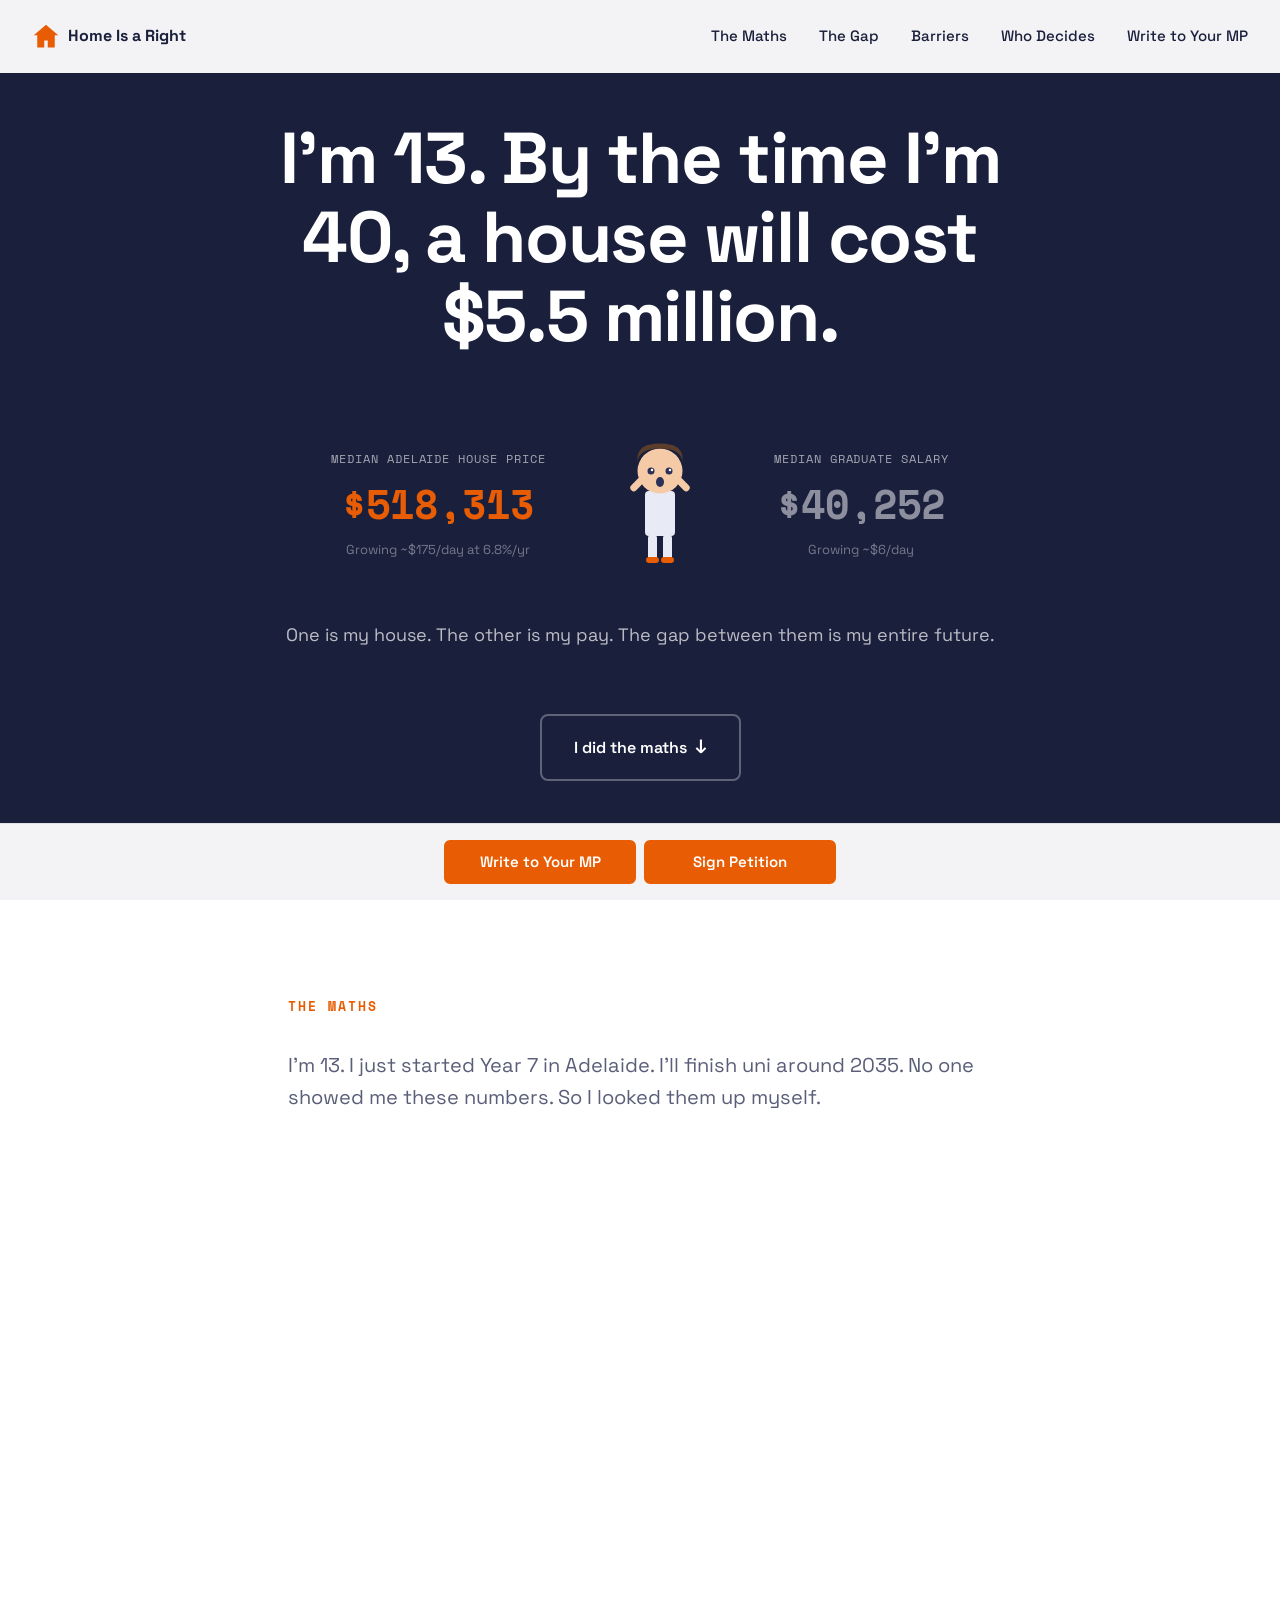
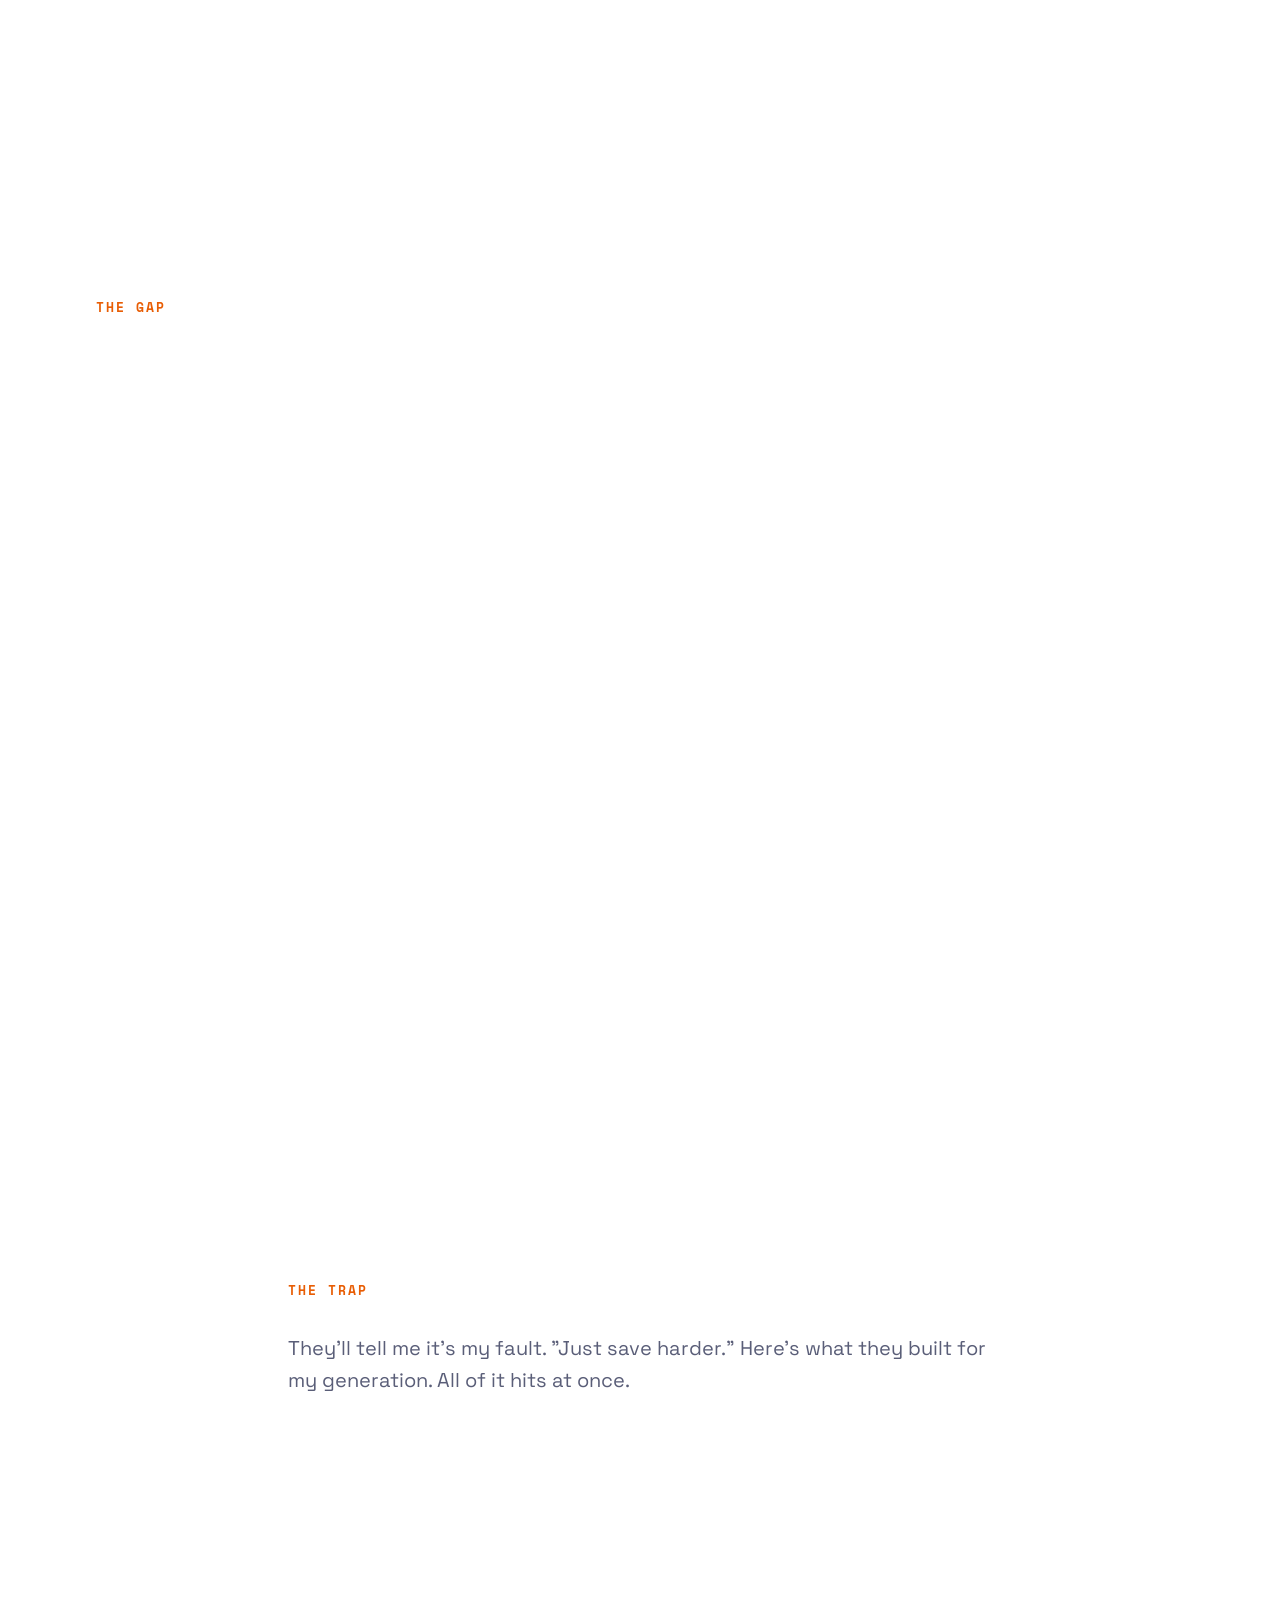
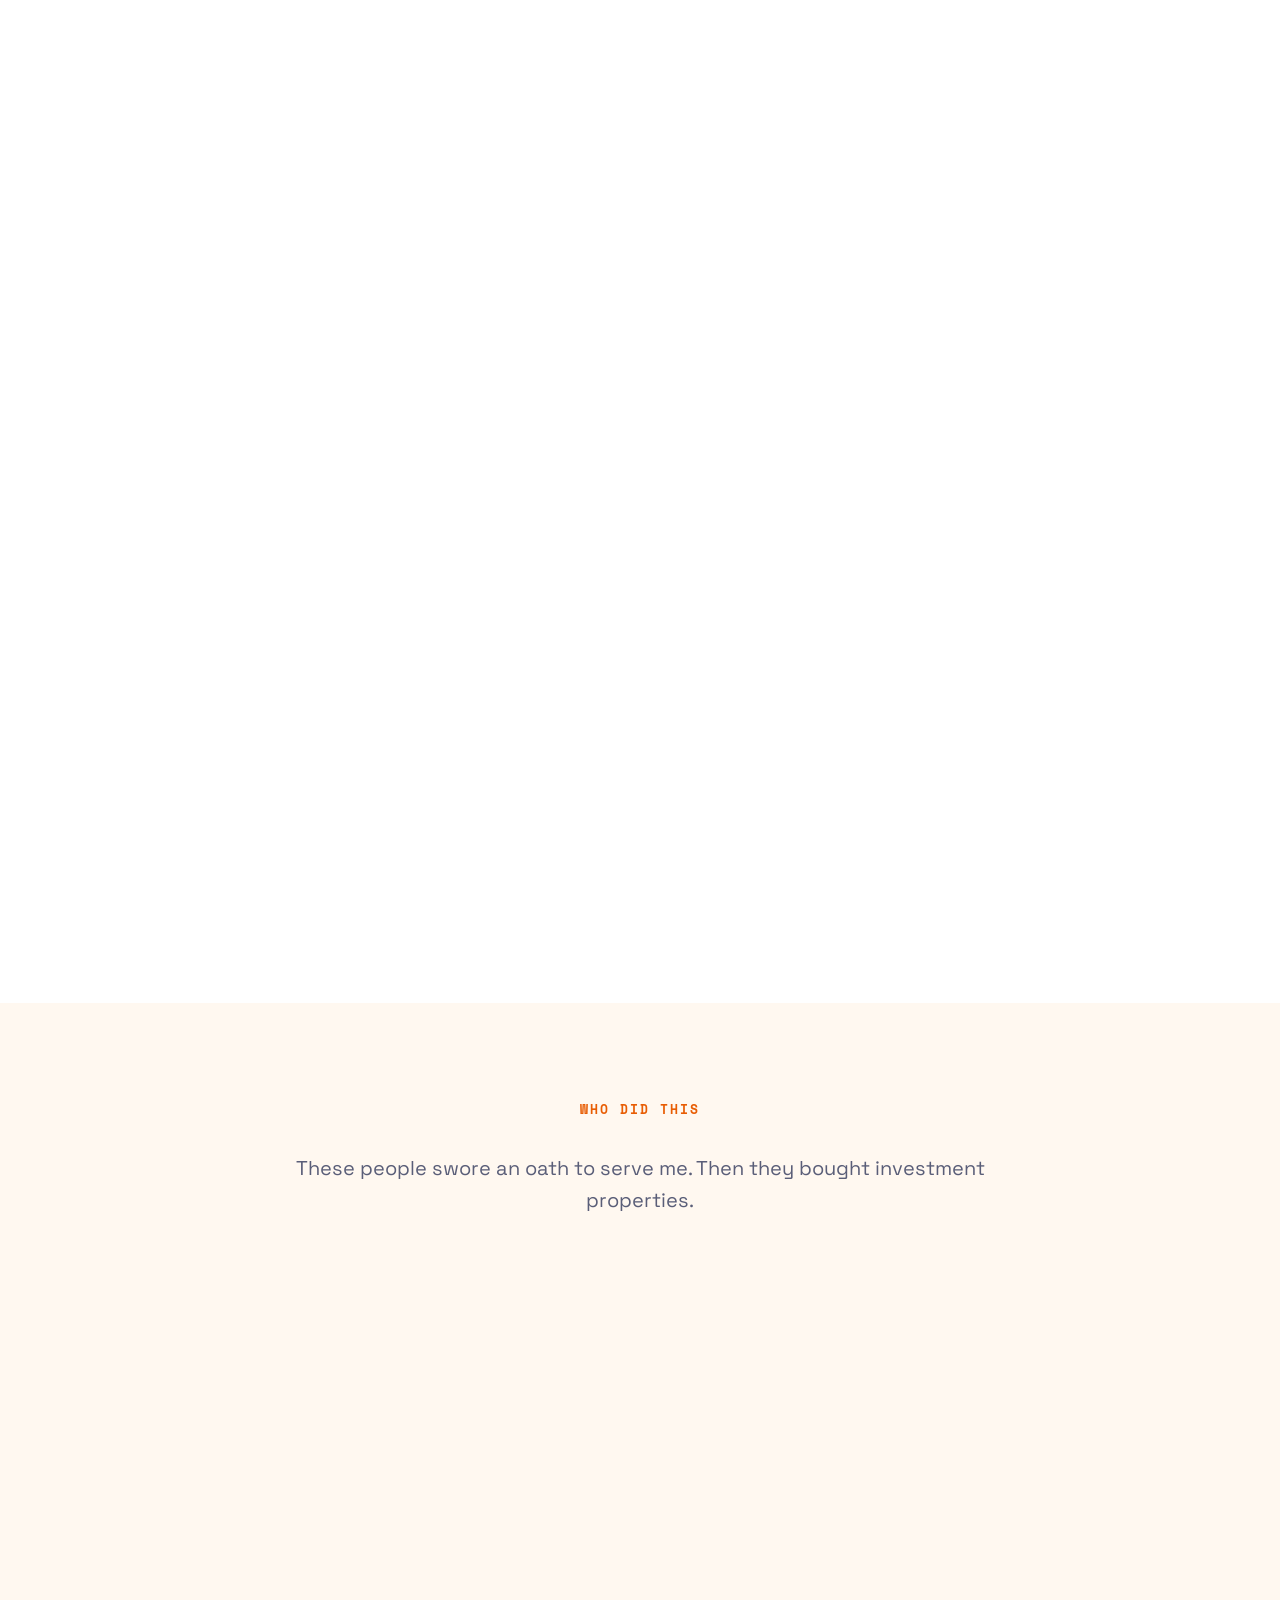
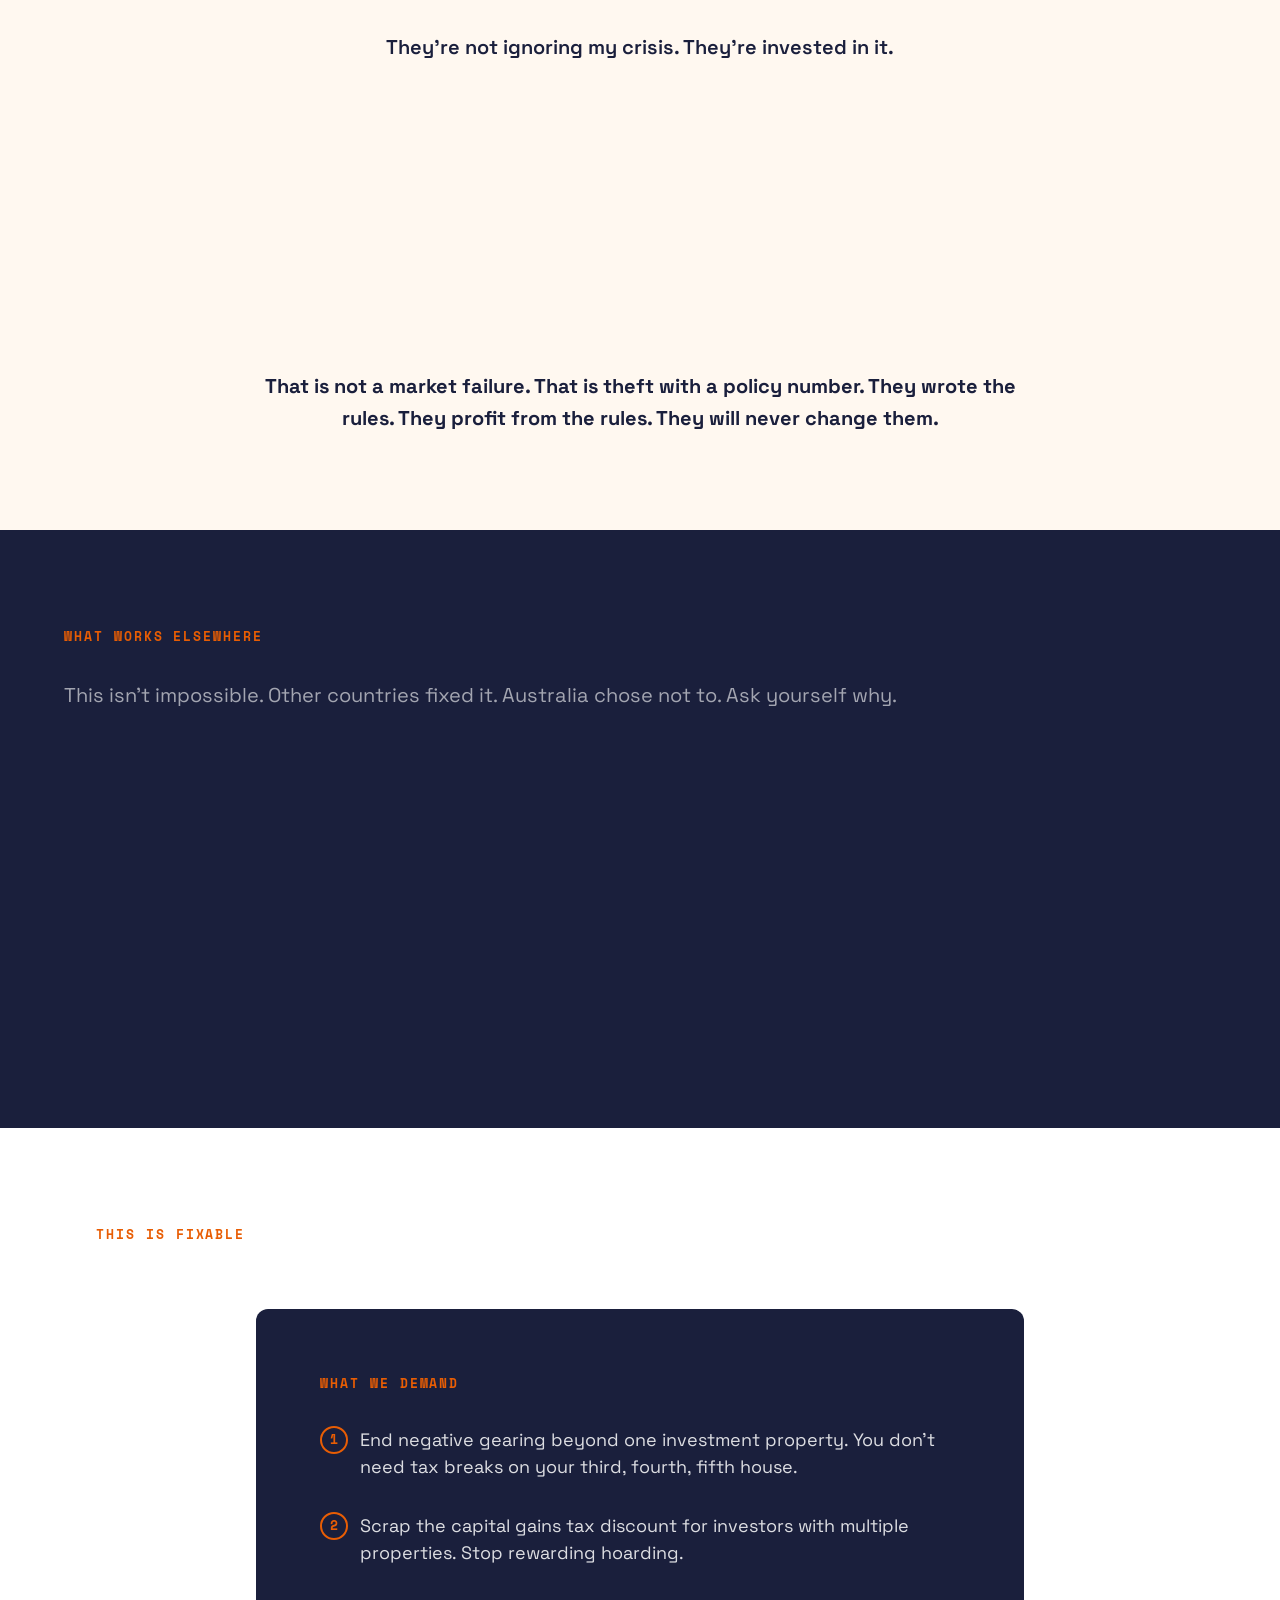
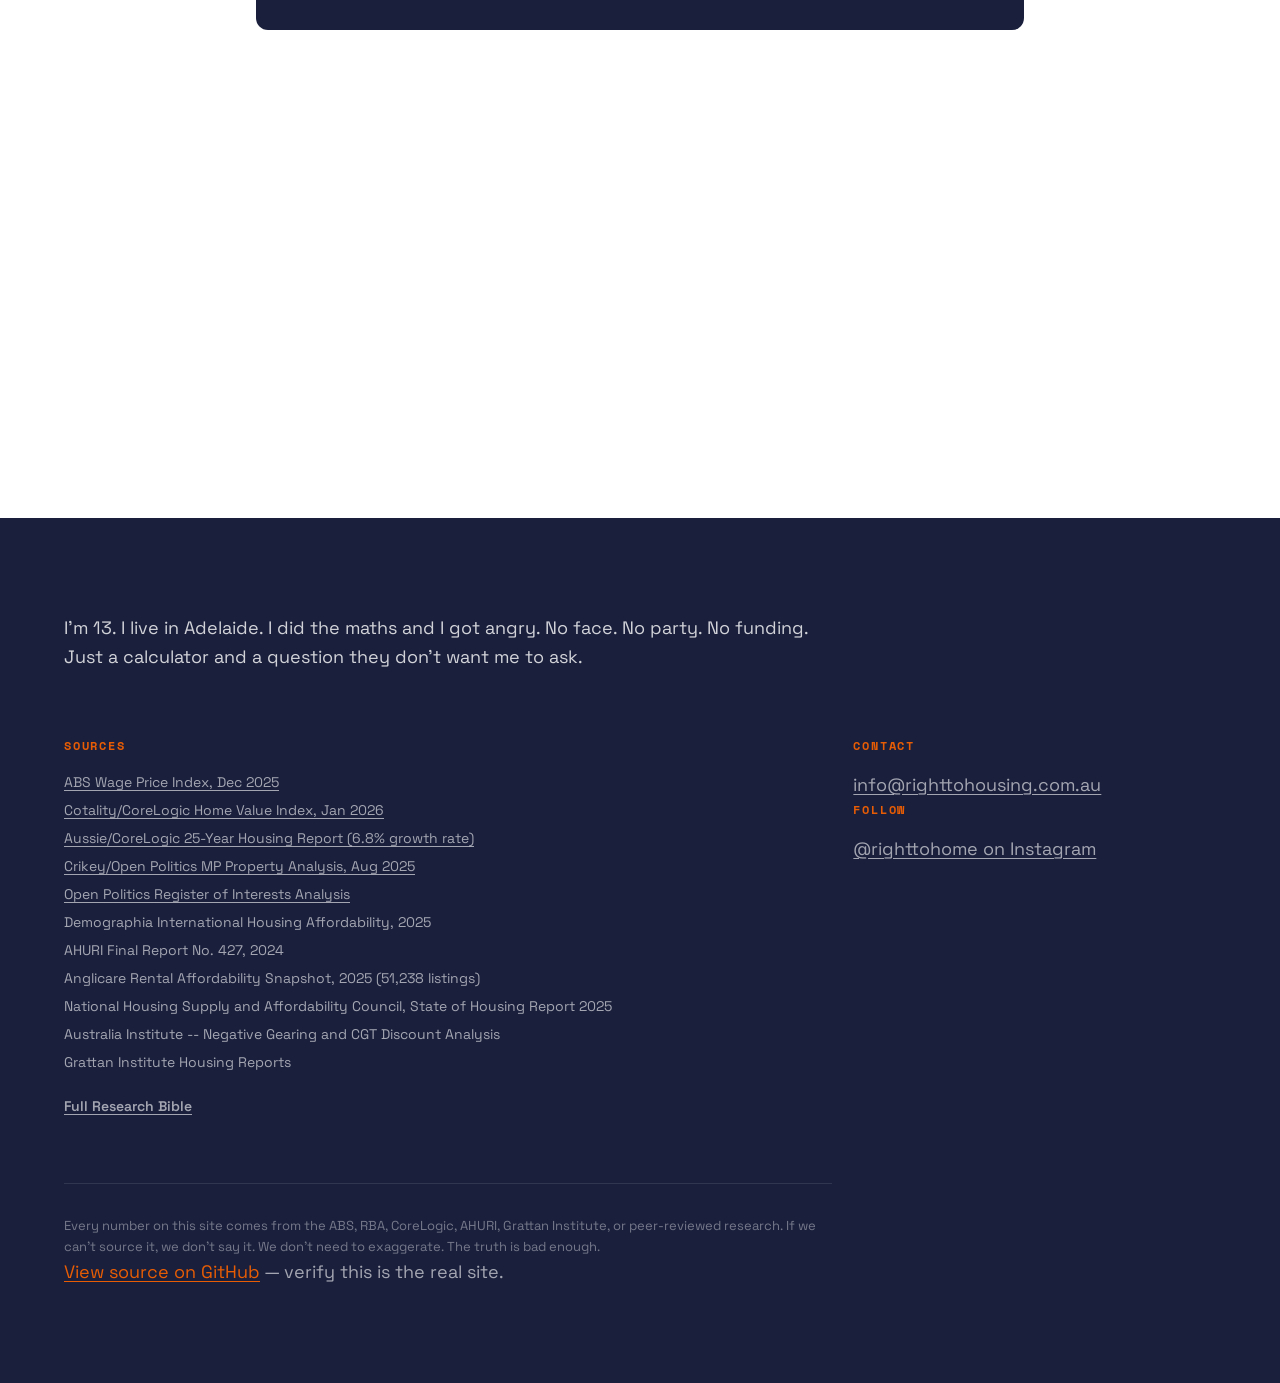
==== commit abe43d7c: "Fix Instagram link to point to @righttohome Previous link pointed to an unrelated Cambridge, Massach" ====
--- a/docs/index.html
+++ b/docs/index.html
@@ -447,7 +447,7 @@
           <h4 class="footer__heading">Contact</h4>
           <p><a href="mailto:info@righttohousing.com.au">info@righttohousing.com.au</a></p>
           <h4 class="footer__heading">Follow</h4>
-          <p><a href="https://www.instagram.com/righttohousing/" target="_blank" rel="noopener">Instagram</a></p>
+          <p><a href="https://www.instagram.com/righttohome/" target="_blank" rel="noopener">@righttohome on Instagram</a></p>
         </div>
       </div>
 
